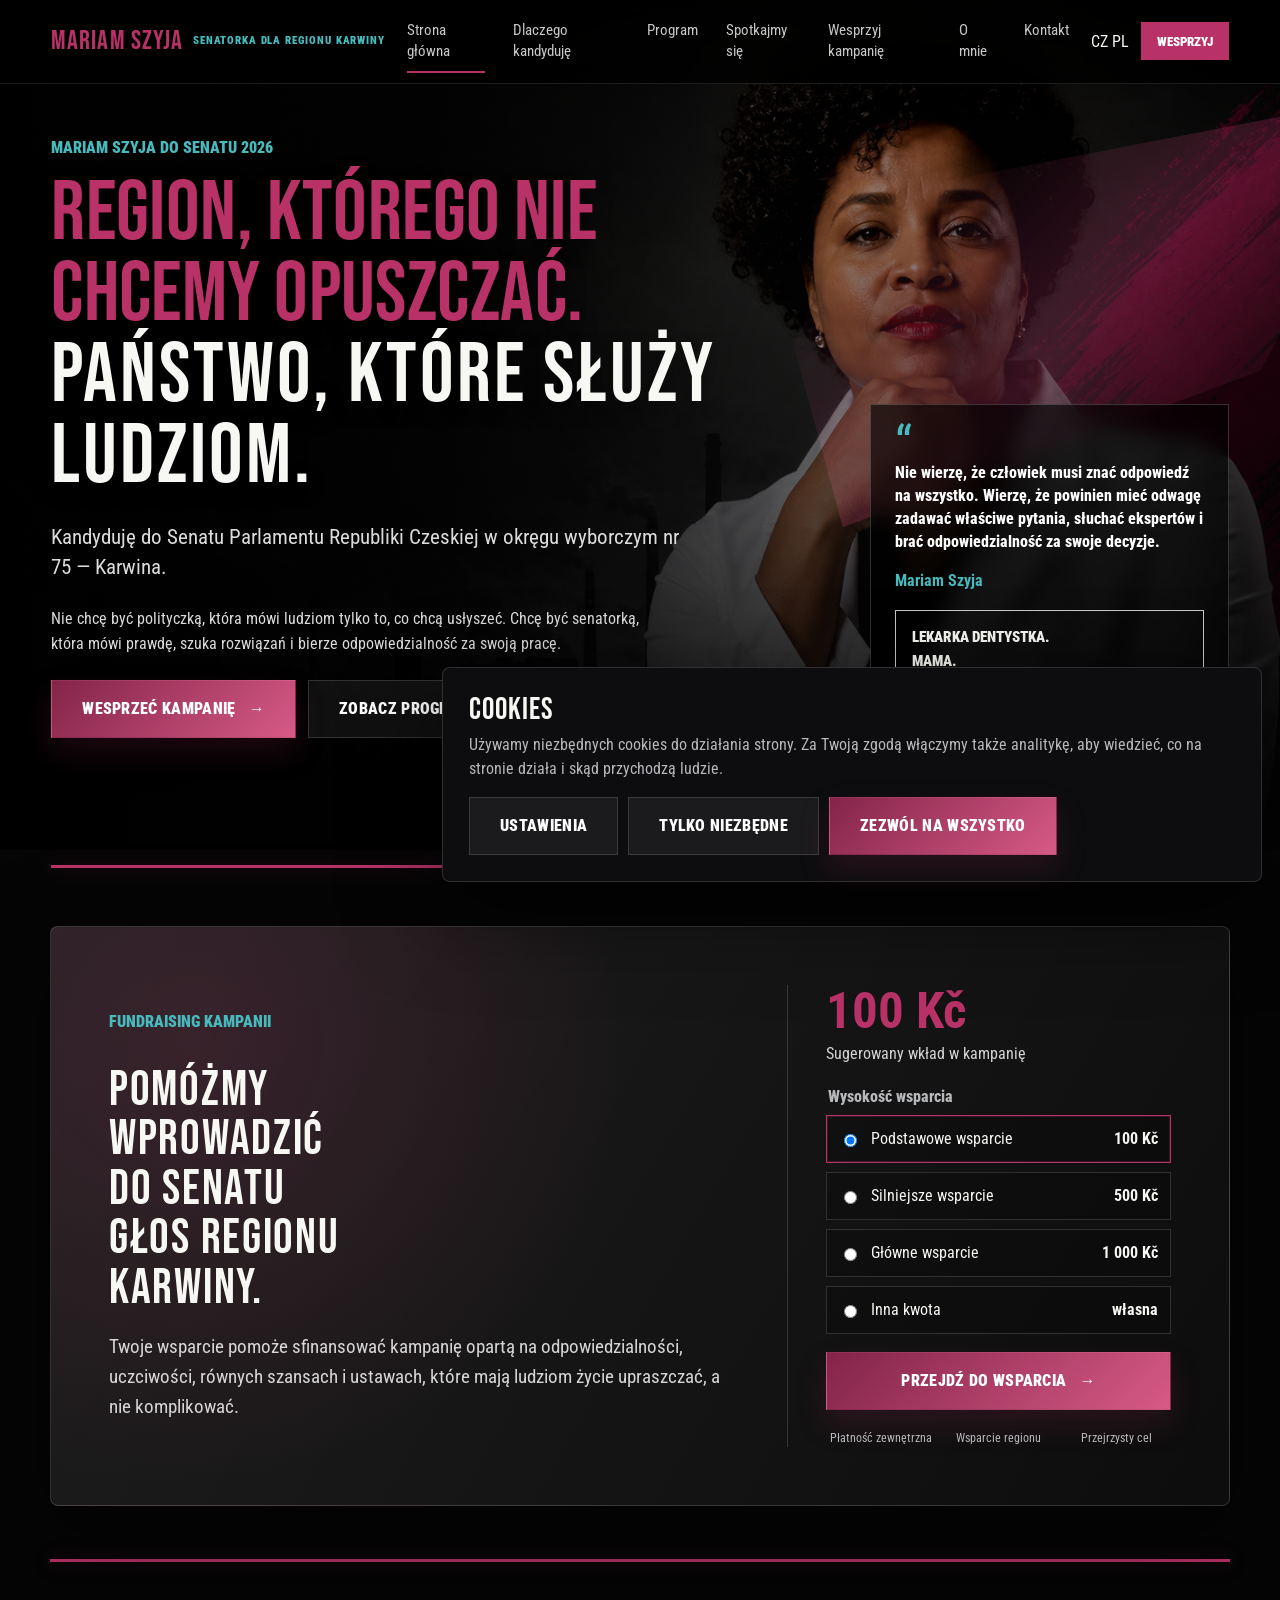
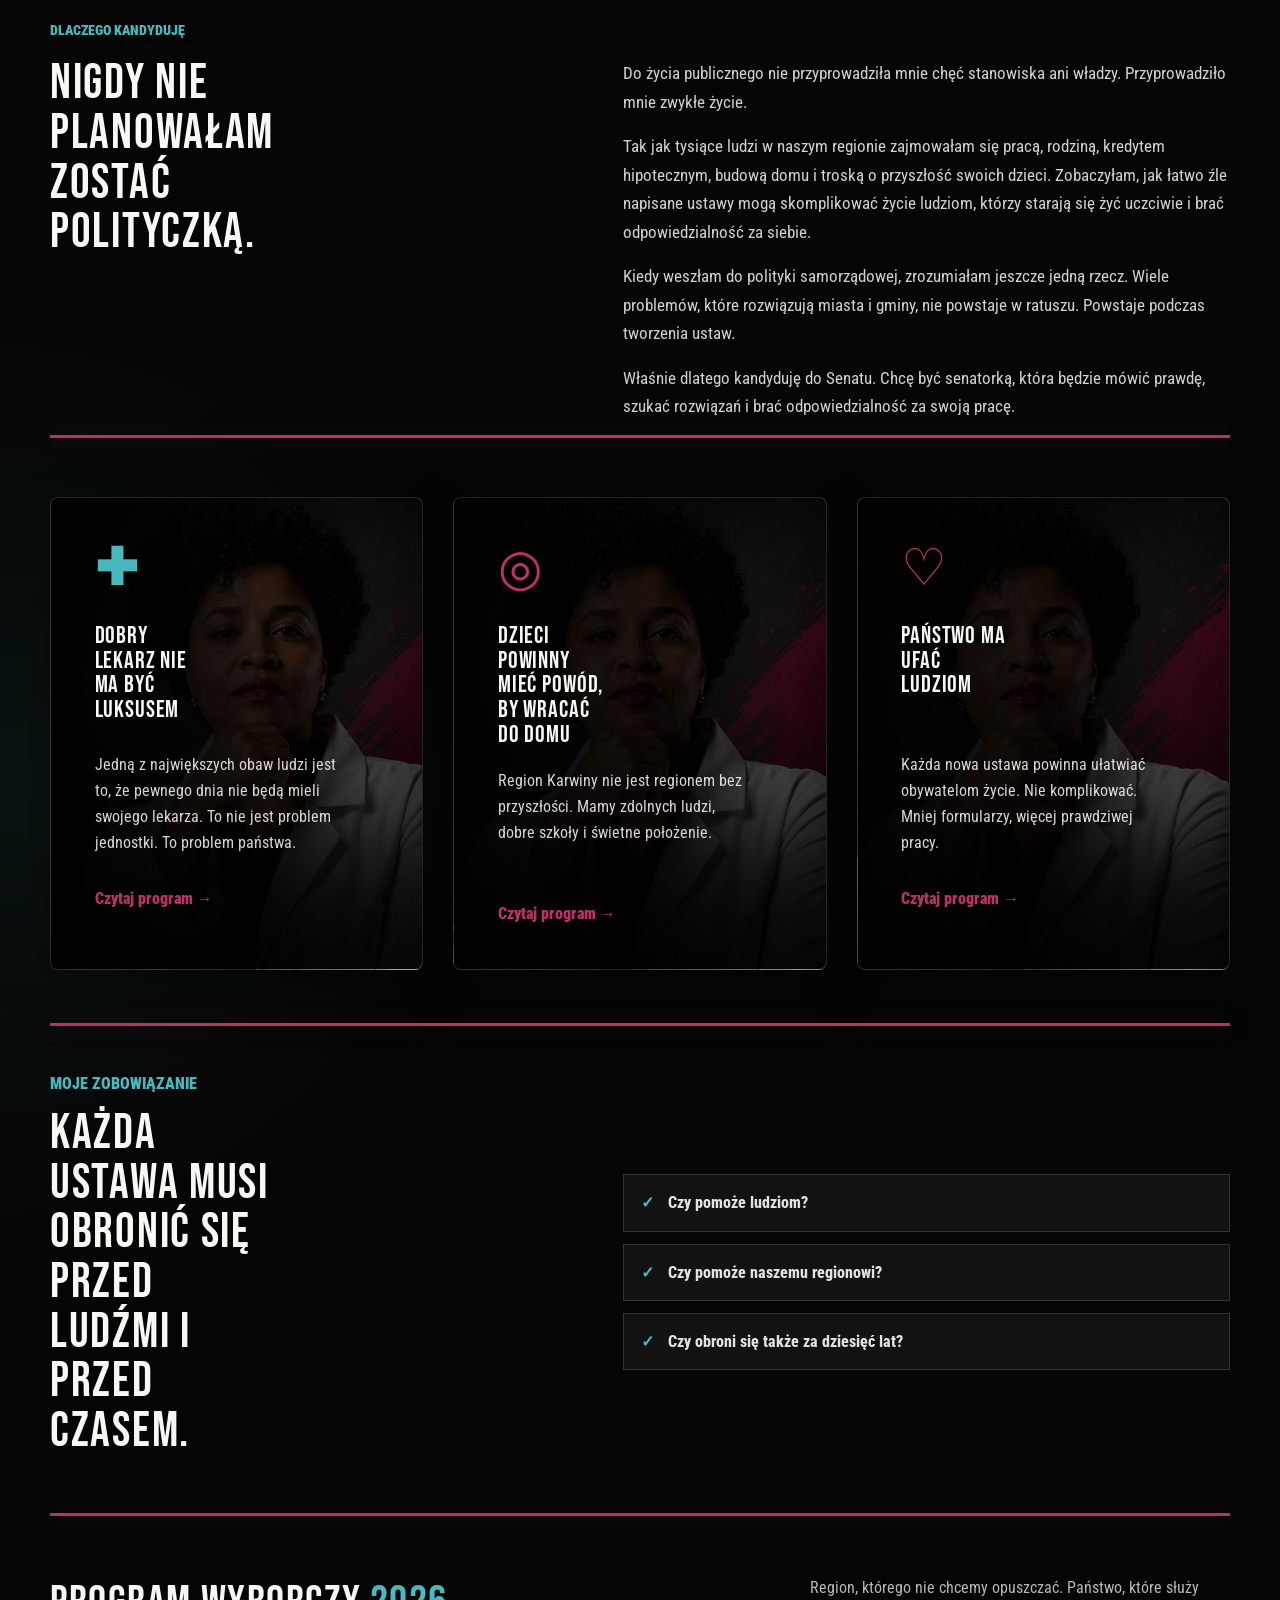
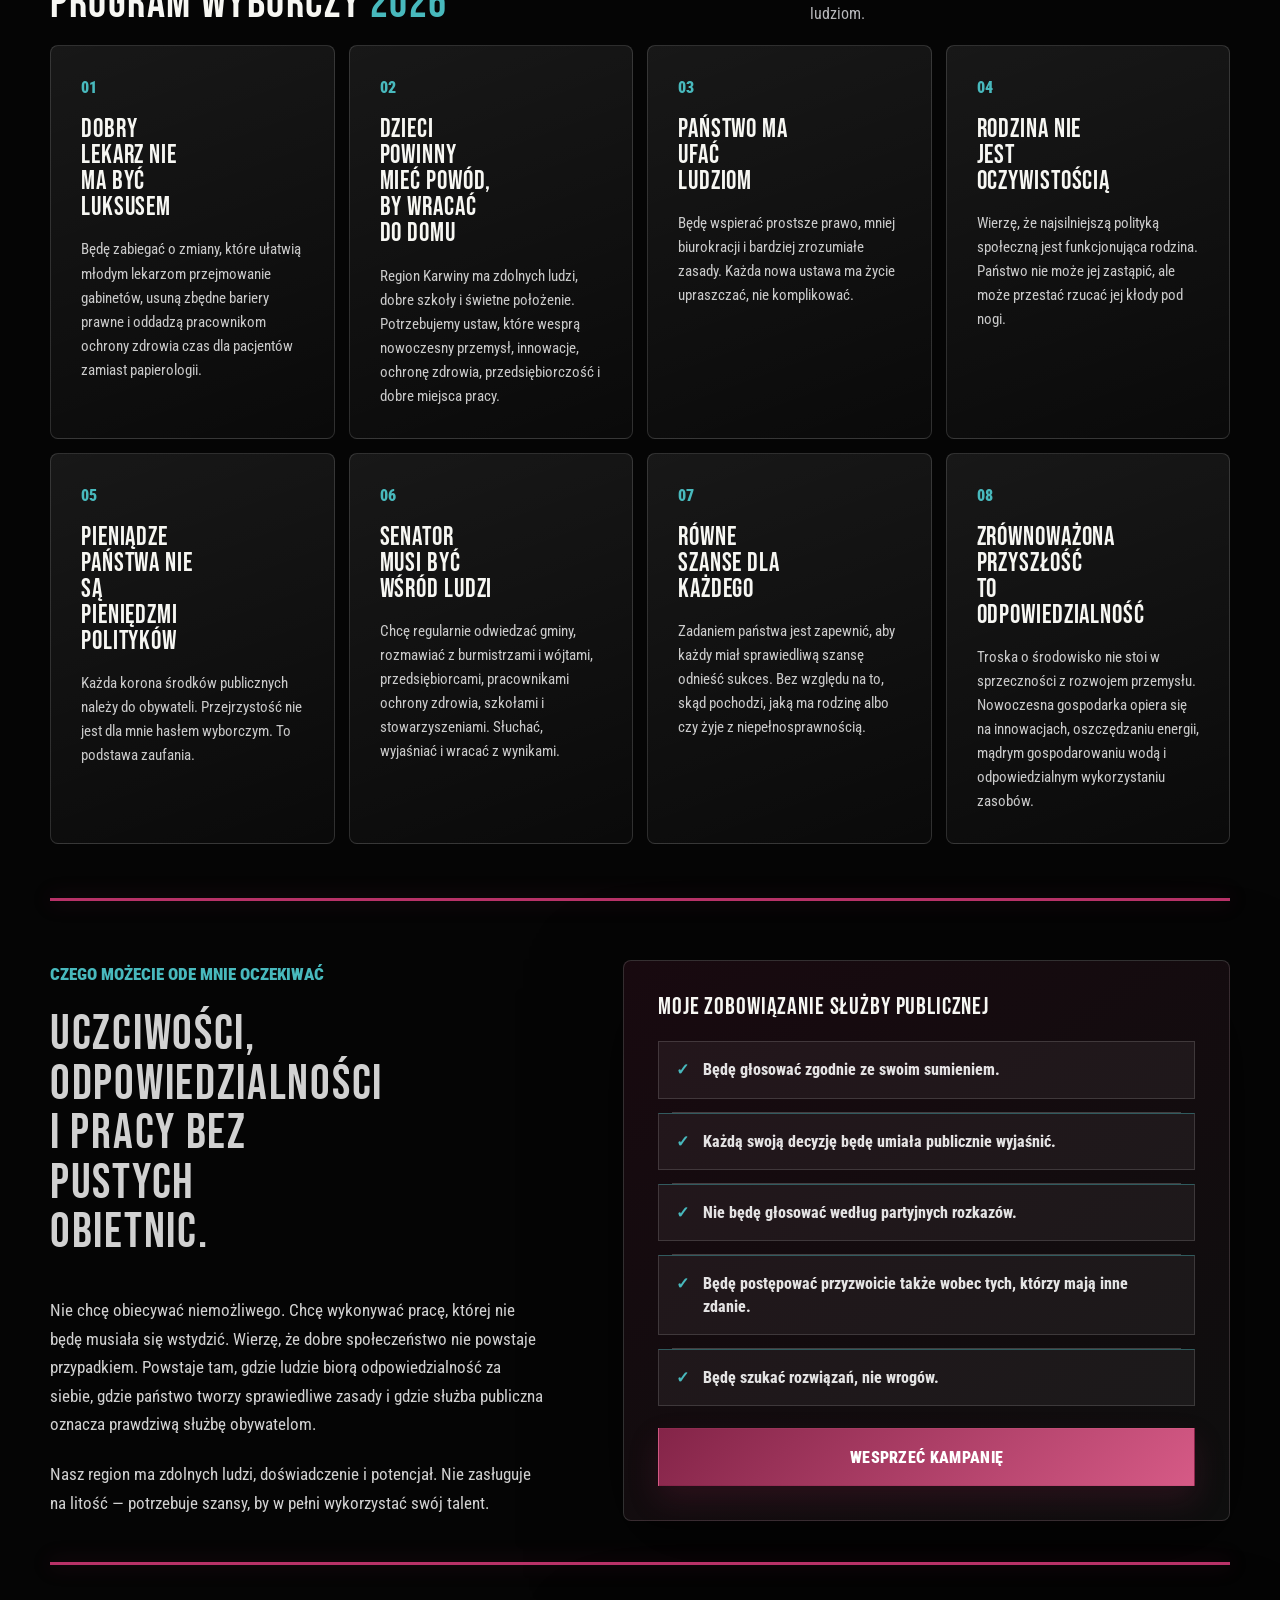
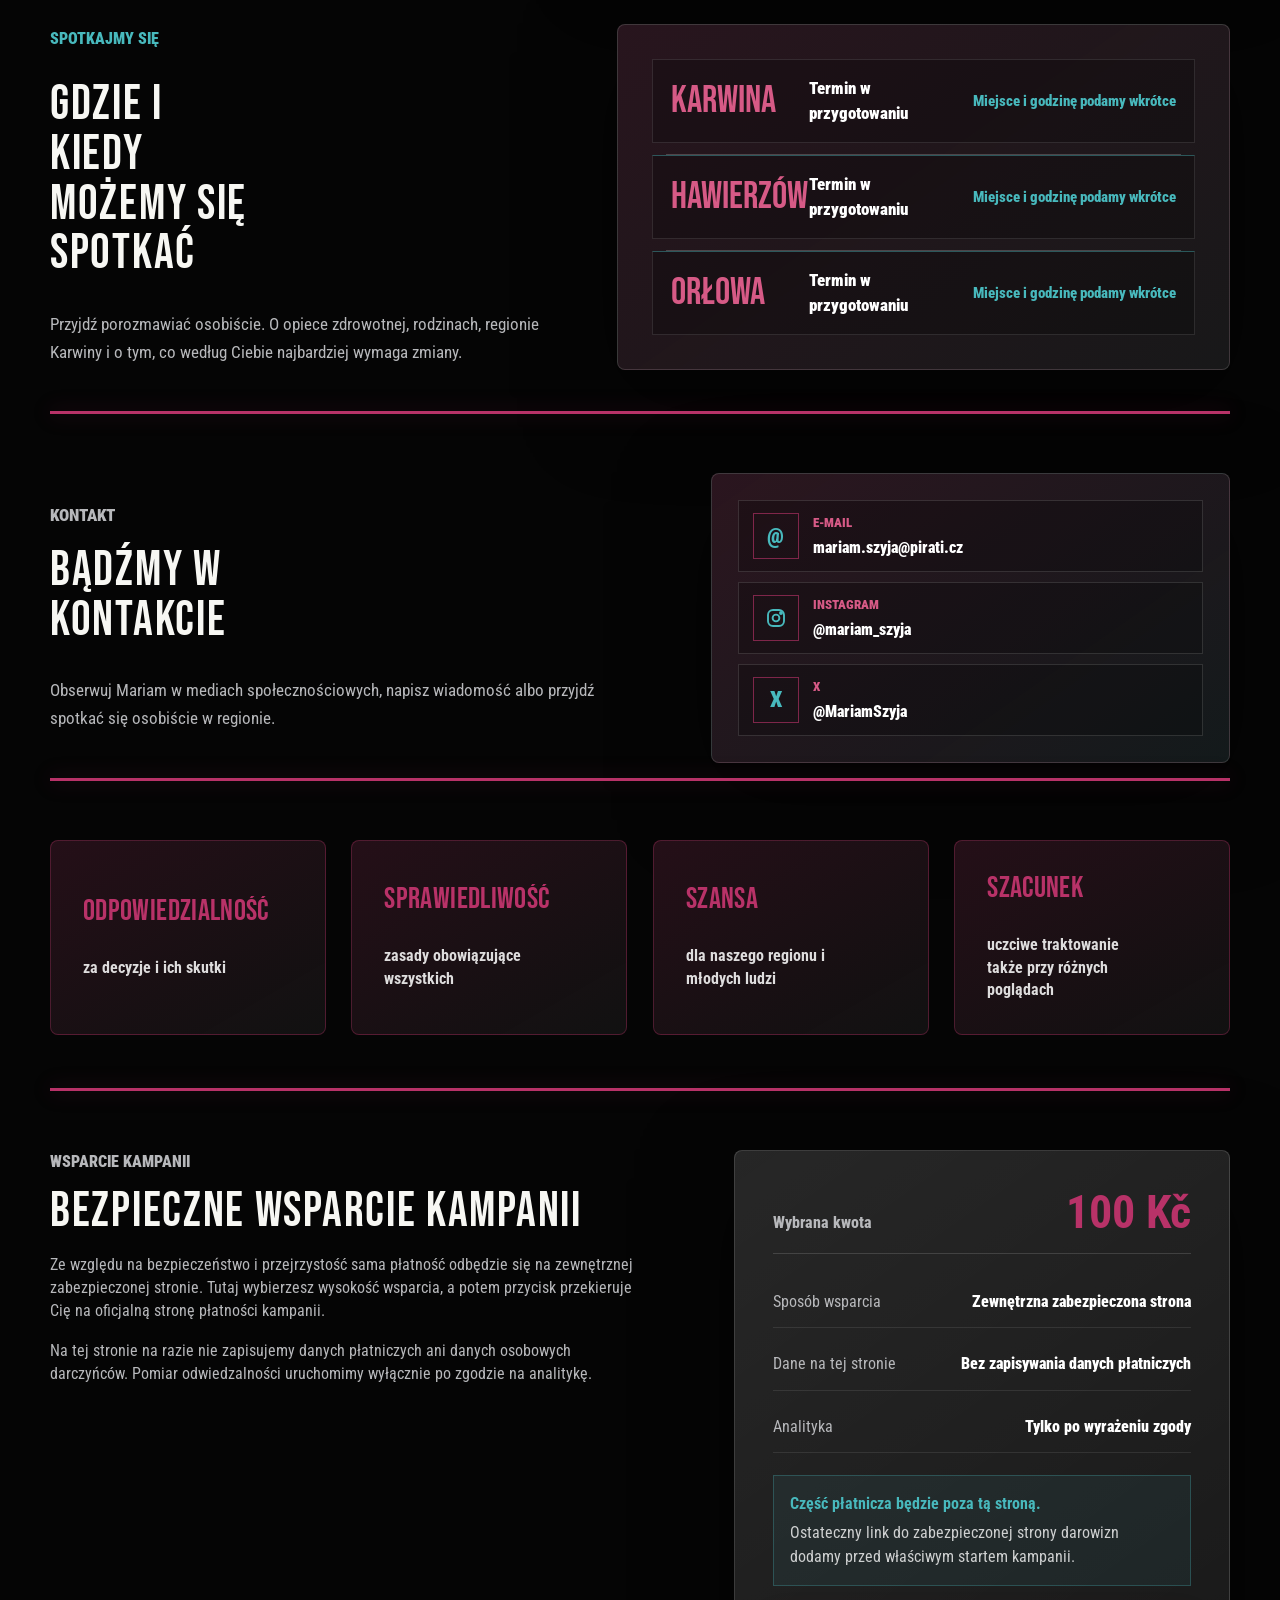
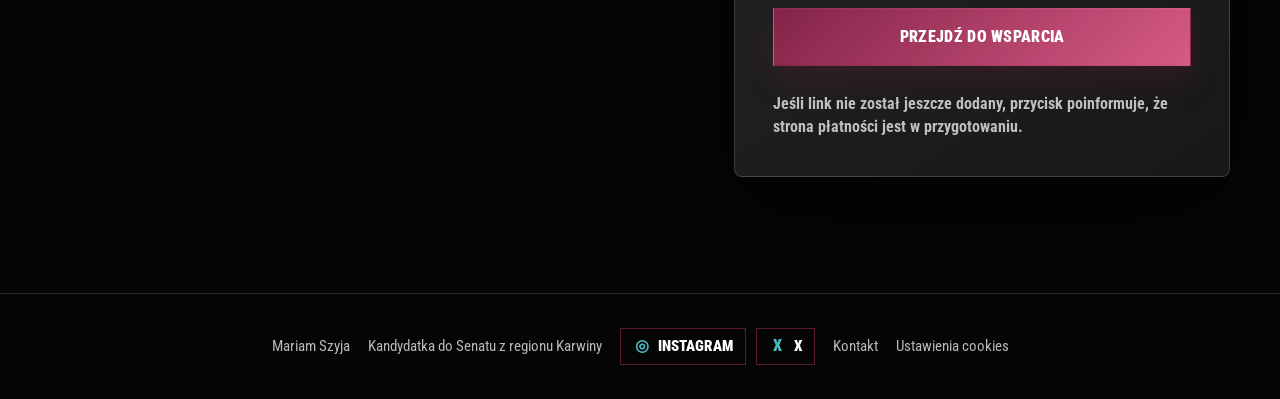
==== pl/index.html @ 1c3e168f "Create index.html" ====
<!doctype html>
<html lang="pl">
  <head>
    <meta charset="utf-8" />
    <meta name="viewport" content="width=device-width, initial-scale=1" />
    <meta
      name="description"
      content="Fundraisingowe wsparcie kampanii senackiej Mariam Szyja: odpowiedzialność, równe szanse i region, którego nie chcemy opuszczać."
    />
    <meta name="referrer" content="strict-origin-when-cross-origin" />
    <title>Mariam Szyja | Wesprzyj kampanię</title>
    <link rel="preconnect" href="https://fonts.googleapis.com" />
    <link rel="preconnect" href="https://fonts.gstatic.com" crossorigin />
    <link rel="alternate" hreflang="cs" href="https://mariamszyja.cz/" />
    <link rel="alternate" hreflang="pl" href="https://mariamszyja.cz/pl/" />
    <link
      href="https://fonts.googleapis.com/css2?family=Bebas+Neue&family=Roboto+Condensed:wght@400;500;700;900&display=swap"
      rel="stylesheet"
    />
    <link rel="stylesheet" href="../styles.css" />
  </head>
  <body>
    <header class="site-header">
      <a class="brand" href="#uvod" aria-label="Strona główna Mariam Szyja">
        <strong>Mariam Szyja</strong>
        <span>Senatorka dla regionu Karwiny</span>
      </a>
      <nav aria-label="Główna nawigacja">
        <a class="active" href="#uvod">Strona główna</a>
        <a href="#proc">Dlaczego kandyduję</a>
        <a href="#program">Program</a>
        <a href="#potkejme-se">Spotkajmy się</a>
        <a href="#podpora">Wesprzyj kampanię</a>
        <a href="#omne">O mnie</a>
        <a href="#kontakt">Kontakt</a>
      </nav>
      <div class="header-actions">
        <div class="language-switch" aria-label="Język">
          <a href="../index.html">CZ</a>
          <a class="active" href="index.html">PL</a>
        </div>
        <a class="header-cta" href="#podpora">Wesprzyj</a>
      </div>
    </header>

    <main>
      <section class="hero" id="uvod">
        <img src="../hero-person-campaign-v2.png" alt="Wizual kampanii Mariam Szyja" />
        <div class="hero-shade"></div>
        <div class="hero-copy">
          <p class="eyebrow">Mariam Szyja do Senatu 2026</p>
          <h1><span>Region, którego nie chcemy opuszczać.</span> Państwo, które służy ludziom.</h1>
          <p class="lead">
            Kandyduję do Senatu Parlamentu Republiki Czeskiej w okręgu wyborczym nr 75 — Karwina.
          </p>
          <p class="lead secondary-lead">
            Nie chcę być polityczką, która mówi ludziom tylko to, co chcą usłyszeć. Chcę być senatorką, która mówi prawdę, szuka rozwiązań i bierze odpowiedzialność za swoją pracę.
          </p>
          <div class="hero-actions">
            <a class="button primary" href="#podpora">Wesprzeć kampanię <span>→</span></a>
            <a class="button secondary" href="#program">Zobacz program</a>
          </div>
        </div>
        <aside class="quote-panel" aria-label="Cytat">
          <span class="quote-mark">“</span>
          <p>Nie wierzę, że człowiek musi znać odpowiedź na wszystko. Wierzę, że powinien mieć odwagę zadawać właściwe pytania, słuchać ekspertów i brać odpowiedzialność za swoje decyzje.</p>
          <strong>Mariam Szyja</strong>
          <div class="role-box">
            <span>Lekarka dentystka.</span>
            <span>Mama.</span>
            <span>Mieszkanka Karwiny.</span>
            <span>Kandydatka do Senatu.</span>
          </div>
        </aside>
      </section>

      <section class="fundraising-strip" id="podpora">
        <div class="fundraising-copy">
          <p class="eyebrow">Fundraising kampanii</p>
          <h2>Pomóżmy wprowadzić do Senatu głos regionu Karwiny.</h2>
          <p>
            Twoje wsparcie pomoże sfinansować kampanię opartą na odpowiedzialności, uczciwości, równych szansach i ustawach, które mają ludziom życie upraszczać, a nie komplikować.
          </p>
        </div>
        <div class="donation-panel">
          <div class="price-line">
            <strong data-active-price>100 Kč</strong>
            <span>Sugerowany wkład w kampanię</span>
          </div>
          <fieldset class="option-group">
            <legend>Wysokość wsparcia</legend>
            <label>
              <input type="radio" name="variant" value="support100" checked />
              <span>Podstawowe wsparcie</span>
              <strong>100 Kč</strong>
            </label>
            <label>
              <input type="radio" name="variant" value="support500" />
              <span>Silniejsze wsparcie</span>
              <strong>500 Kč</strong>
            </label>
            <label>
              <input type="radio" name="variant" value="support1000" />
              <span>Główne wsparcie</span>
              <strong>1 000 Kč</strong>
            </label>
            <label class="custom-option">
              <input type="radio" name="variant" value="custom" />
              <span>Inna kwota</span>
              <strong>własna</strong>
            </label>
          </fieldset>
          <label class="custom-amount is-hidden" data-custom-amount-wrap>
            Własna kwota w Kč
            <input type="number" min="1" step="1" inputmode="numeric" name="customAmount" data-custom-amount placeholder="Np. 1500" />
          </label>
          <div class="quantity is-hidden">
            <span>Liczba</span>
            <button type="button" data-qty-minus aria-label="Zmniejsz liczbę">−</button>
            <output data-qty>1</output>
            <button type="button" data-qty-plus aria-label="Zwiększ liczbę">+</button>
          </div>
          <button class="button primary wide" type="button" data-add-cart>Przejdź do wsparcia <span>→</span></button>
          <div class="micro-benefits">
            <span>Płatność zewnętrzna</span>
            <span>Wsparcie regionu</span>
            <span>Przejrzysty cel</span>
          </div>
        </div>
      </section>

      <!-- Calendar sales block is intentionally hidden until the calendar is ready. Remove is-hidden and aria-hidden to restore it. -->
      <section class="product-strip is-hidden" id="produkt" aria-hidden="true">
        <div class="calendar-cover" aria-label="Podgląd kalendarza">
          <div class="binder"></div>
          <div class="cover-art">
            <span>MARIAM</span>
            <strong>SZYJA</strong>
            <em>2027</em>
            <small>12 miesięcy odwagi</small>
          </div>
        </div>
        <div class="product-copy">
          <h2>Kalendarz Mariam Szyja 2027</h2>
          <p class="cyan">12 miesięcy odwagi</p>
          <ul>
            <li>Inspirujące fotografie z naszego regionu</li>
            <li>Mocne myśli, które łączą</li>
            <li>Wsparcie kampanii na rzecz bardziej dostępnej opieki w regionie Karwiny</li>
          </ul>
        </div>
        <div class="buy-panel">
          <div class="price-line">
            <strong data-active-price>1 000 Kč</strong>
            <span>Limitowana edycja 2027 sztuk</span>
          </div>
          <fieldset class="option-group">
            <legend>Wariant</legend>
            <label>
              <input type="radio" name="calendarVariant" value="classic" checked />
              <span>Kalendarz 2027</span>
              <strong>1 000 Kč</strong>
            </label>
            <label>
              <input type="radio" name="calendarVariant" value="gift" />
              <span>Opakowanie prezentowe</span>
              <strong>1 200 Kč</strong>
            </label>
            <label>
              <input type="radio" name="calendarVariant" value="set" />
              <span>Zestaw 3 sztuk</span>
              <strong>2 700 Kč</strong>
            </label>
          </fieldset>
          <div class="quantity">
            <span>Liczba</span>
            <button type="button" data-qty-minus aria-label="Zmniejsz liczbę">−</button>
            <output data-qty>1</output>
            <button type="button" data-qty-plus aria-label="Zwiększ liczbę">+</button>
          </div>
          <button class="button primary wide" type="button" data-add-cart>Kup teraz <span>▢</span></button>
          <div class="micro-benefits">
            <span>Szybka dostawa</span>
            <span>Płatność przelewem</span>
            <span>Odbiór osobisty</span>
          </div>
        </div>
      </section>

      <section class="story-section" id="omne">
        <div class="section-kicker">Dlaczego kandyduję</div>
        <div class="story-grid">
          <h2>Nigdy nie planowałam zostać polityczką.</h2>
          <div class="story-copy">
            <p>
              Do życia publicznego nie przyprowadziła mnie chęć stanowiska ani władzy. Przyprowadziło mnie zwykłe życie.
            </p>
            <p>
              Tak jak tysiące ludzi w naszym regionie zajmowałam się pracą, rodziną, kredytem hipotecznym, budową domu i troską o przyszłość swoich dzieci. Zobaczyłam, jak łatwo źle napisane ustawy mogą skomplikować życie ludziom, którzy starają się żyć uczciwie i brać odpowiedzialność za siebie.
            </p>
            <p>
              Kiedy weszłam do polityki samorządowej, zrozumiałam jeszcze jedną rzecz. Wiele problemów, które rozwiązują miasta i gminy, nie powstaje w ratuszu. Powstaje podczas tworzenia ustaw.
            </p>
            <p>
              Właśnie dlatego kandyduję do Senatu. Chcę być senatorką, która będzie mówić prawdę, szukać rozwiązań i brać odpowiedzialność za swoją pracę.
            </p>
          </div>
        </div>
      </section>

      <section class="reason-grid" id="proc">
        <article>
          <span class="card-icon cyan card-icon-left">✚</span>
          <h3>Dobry lekarz nie ma być luksusem</h3>
          <p>
            Jedną z największych obaw ludzi jest to, że pewnego dnia nie będą mieli swojego lekarza. To nie jest problem jednostki. To problem państwa.
          </p>
          <a href="#program">Czytaj program →</a>
        </article>
        <article id="pece">
          <span class="card-icon magenta card-icon-left">◎</span>
          <h3>Dzieci powinny mieć powód, by wracać do domu</h3>
          <p>
            Region Karwiny nie jest regionem bez przyszłości. Mamy zdolnych ludzi, dobre szkoły i świetne położenie.
          </p>
          <a href="#program">Czytaj program →</a>
        </article>
        <article id="duvera">
          <span class="card-icon magenta card-icon-left">♡</span>
          <h3>Państwo ma ufać ludziom</h3>
          <p>
            Każda nowa ustawa powinna ułatwiać obywatelom życie. Nie komplikować. Mniej formularzy, więcej prawdziwej pracy.
          </p>
          <a href="#program">Czytaj program →</a>
        </article>
      </section>

      <section class="campaign-section" id="zavazek">
        <div>
          <p class="eyebrow">Moje zobowiązanie</p>
          <h2>Każda ustawa musi obronić się przed ludźmi i przed czasem.</h2>
        </div>
        <div class="priority-list">
          <span>Czy pomoże ludziom?</span>
          <span>Czy pomoże naszemu regionowi?</span>
          <span>Czy obroni się także za dziesięć lat?</span>
        </div>
      </section>

      <section class="program-section" id="program">
        <div class="section-head program-head">
          <h2>Program wyborczy <span>2026</span></h2>
          <p>
            Region, którego nie chcemy opuszczać. Państwo, które służy ludziom.
          </p>
        </div>
        <div class="program-grid">
          <article>
            <span>01</span>
            <h3>Dobry lekarz nie ma być luksusem</h3>
            <p>
              Będę zabiegać o zmiany, które ułatwią młodym lekarzom przejmowanie gabinetów, usuną zbędne bariery prawne i oddadzą pracownikom ochrony zdrowia czas dla pacjentów zamiast papierologii.
            </p>
          </article>
          <article>
            <span>02</span>
            <h3>Dzieci powinny mieć powód, by wracać do domu</h3>
            <p>
              Region Karwiny ma zdolnych ludzi, dobre szkoły i świetne położenie. Potrzebujemy ustaw, które wesprą nowoczesny przemysł, innowacje, ochronę zdrowia, przedsiębiorczość i dobre miejsca pracy.
            </p>
          </article>
          <article>
            <span>03</span>
            <h3>Państwo ma ufać ludziom</h3>
            <p>
              Będę wspierać prostsze prawo, mniej biurokracji i bardziej zrozumiałe zasady. Każda nowa ustawa ma życie upraszczać, nie komplikować.
            </p>
          </article>
          <article>
            <span>04</span>
            <h3>Rodzina nie jest oczywistością</h3>
            <p>
              Wierzę, że najsilniejszą polityką społeczną jest funkcjonująca rodzina. Państwo nie może jej zastąpić, ale może przestać rzucać jej kłody pod nogi.
            </p>
          </article>
          <article>
            <span>05</span>
            <h3>Pieniądze państwa nie są pieniędzmi polityków</h3>
            <p>
              Każda korona środków publicznych należy do obywateli. Przejrzystość nie jest dla mnie hasłem wyborczym. To podstawa zaufania.
            </p>
          </article>
          <article>
            <span>06</span>
            <h3>Senator musi być wśród ludzi</h3>
            <p>
              Chcę regularnie odwiedzać gminy, rozmawiać z burmistrzami i wójtami, przedsiębiorcami, pracownikami ochrony zdrowia, szkołami i stowarzyszeniami. Słuchać, wyjaśniać i wracać z wynikami.
            </p>
          </article>
          <article>
            <span>07</span>
            <h3>Równe szanse dla każdego</h3>
            <p>
              Zadaniem państwa jest zapewnić, aby każdy miał sprawiedliwą szansę odnieść sukces. Bez względu na to, skąd pochodzi, jaką ma rodzinę albo czy żyje z niepełnosprawnością.
            </p>
          </article>
          <article>
            <span>08</span>
            <h3>Zrównoważona przyszłość to odpowiedzialność</h3>
            <p>
              Troska o środowisko nie stoi w sprzeczności z rozwojem przemysłu. Nowoczesna gospodarka opiera się na innowacjach, oszczędzaniu energii, mądrym gospodarowaniu wodą i odpowiedzialnym wykorzystaniu zasobów.
            </p>
          </article>
        </div>
      </section>

      <section class="support-section">
        <div class="support-copy">
          <p class="eyebrow">Czego możecie ode mnie oczekiwać</p>
          <h2>Uczciwości, odpowiedzialności i pracy bez pustych obietnic.</h2>
          <p>
            Nie chcę obiecywać niemożliwego. Chcę wykonywać pracę, której nie będę musiała się wstydzić. Wierzę, że dobre społeczeństwo nie powstaje przypadkiem. Powstaje tam, gdzie ludzie biorą odpowiedzialność za siebie, gdzie państwo tworzy sprawiedliwe zasady i gdzie służba publiczna oznacza prawdziwą służbę obywatelom.
          </p>
          <p>
            Nasz region ma zdolnych ludzi, doświadczenie i potencjał. Nie zasługuje na litość — potrzebuje szansy, by w pełni wykorzystać swój talent.
          </p>
        </div>
        <div class="support-list">
          <h3>Moje zobowiązanie służby publicznej</h3>
          <ul>
            <li>Będę głosować zgodnie ze swoim sumieniem.</li>
            <li>Każdą swoją decyzję będę umiała publicznie wyjaśnić.</li>
            <li>Nie będę głosować według partyjnych rozkazów.</li>
            <li>Będę postępować przyzwoicie także wobec tych, którzy mają inne zdanie.</li>
            <li>Będę szukać rozwiązań, nie wrogów.</li>
          </ul>
          <a class="button primary wide" href="#podpora">Wesprzeć kampanię</a>
        </div>
      </section>

      <section class="meet-section" id="potkejme-se">
        <div class="meet-copy">
          <p class="eyebrow">Spotkajmy się</p>
          <h2>Gdzie i kiedy możemy się spotkać</h2>
          <p>
            Przyjdź porozmawiać osobiście. O opiece zdrowotnej, rodzinach, regionie Karwiny i o tym, co według Ciebie najbardziej wymaga zmiany.
          </p>
        </div>
        <div class="meet-card">
          <article>
            <span>Karwina</span>
            <strong>Termin w przygotowaniu</strong>
            <small>Miejsce i godzinę podamy wkrótce</small>
          </article>
          <article>
            <span>Hawierzów</span>
            <strong>Termin w przygotowaniu</strong>
            <small>Miejsce i godzinę podamy wkrótce</small>
          </article>
          <article>
            <span>Orłowa</span>
            <strong>Termin w przygotowaniu</strong>
            <small>Miejsce i godzinę podamy wkrótce</small>
          </article>
        </div>
      </section>

      <section class="contact-section" id="kontakt">
        <div class="contact-copy">
          <p class="eyebrow">Kontakt</p>
          <h2>Bądźmy w kontakcie</h2>
          <p>
            Obserwuj Mariam w mediach społecznościowych, napisz wiadomość albo przyjdź spotkać się osobiście w regionie.
          </p>
        </div>
        <div class="contact-card">
          <a class="contact-link" href="mailto:mariam.szyja@pirati.cz">
            <span class="contact-icon" aria-hidden="true">@</span>
            <span>
              <small>E-mail</small>
              <strong>mariam.szyja@pirati.cz</strong>
            </span>
          </a>
          <a class="contact-link" href="https://www.instagram.com/mariam_szyja/" target="_blank" rel="noopener noreferrer">
            <span class="contact-icon" aria-hidden="true">
              <svg viewBox="0 0 24 24" role="img" focusable="false">
                <rect x="4" y="4" width="16" height="16" rx="5"></rect>
                <circle cx="12" cy="12" r="3.4"></circle>
                <circle cx="17" cy="7" r="1"></circle>
              </svg>
            </span>
            <span>
              <small>Instagram</small>
              <strong>@mariam_szyja</strong>
            </span>
          </a>
          <a class="contact-link" href="https://x.com/MariamSzyja" target="_blank" rel="noopener noreferrer">
            <span class="contact-icon" aria-hidden="true">
              X
            </span>
            <span>
              <small>X</small>
              <strong>@MariamSzyja</strong>
            </span>
          </a>
        </div>
      </section>

      <!-- Calendar previews are intentionally hidden until final calendar pages exist. -->
      <section class="preview is-hidden" id="nahled" aria-hidden="true">
        <div class="section-head">
          <h2>Podgląd kalendarza <span>2027</span></h2>
          <a href="#produkt">Zobacz więcej podglądów →</a>
        </div>
        <div class="month-row" aria-label="Podglądy miesięcy">
          <article><span>Styczeń</span><strong>01</strong></article>
          <article><span>Luty</span><strong>02</strong></article>
          <article><span>Marzec</span><strong>03</strong></article>
          <article><span>Kwiecień</span><strong>04</strong></article>
          <article><span>Maj</span><strong>05</strong></article>
          <article><span>Czerwiec</span><strong>06</strong></article>
        </div>
      </section>

      <section class="stats">
        <div><strong>Odpowiedzialność</strong><span>za decyzje i ich skutki</span></div>
        <div><strong>Sprawiedliwość</strong><span>zasady obowiązujące wszystkich</span></div>
        <div><strong>Szansa</strong><span>dla naszego regionu i młodych ludzi</span></div>
        <div><strong>Szacunek</strong><span>uczciwe traktowanie także przy różnych poglądach</span></div>
      </section>

      <section class="checkout transfer-section" id="objednavka">
        <div class="section-copy">
          <p class="eyebrow">Wsparcie kampanii</p>
          <h2>Bezpieczne wsparcie kampanii</h2>
          <p>
            Ze względu na bezpieczeństwo i przejrzystość sama płatność odbędzie się na zewnętrznej zabezpieczonej stronie. Tutaj wybierzesz wysokość wsparcia, a potem przycisk przekieruje Cię na oficjalną stronę płatności kampanii.
          </p>
          <p>
            Na tej stronie na razie nie zapisujemy danych płatniczych ani danych osobowych darczyńców. Pomiar odwiedzalności uruchomimy wyłącznie po zgodzie na analitykę.
          </p>
        </div>
        <div class="transfer-card">
          <div class="transfer-card-head">
            <span>Wybrana kwota</span>
            <strong data-order-total data-transfer-amount>100 Kč</strong>
          </div>
          <dl class="transfer-details">
            <div>
              <dt>Sposób wsparcia</dt>
              <dd>Zewnętrzna zabezpieczona strona</dd>
            </div>
            <div>
              <dt>Dane na tej stronie</dt>
              <dd>Bez zapisywania danych płatniczych</dd>
            </div>
            <div>
              <dt>Analityka</dt>
              <dd>Tylko po wyrażeniu zgody</dd>
            </div>
          </dl>
          <div class="transfer-note">
            <strong>Część płatnicza będzie poza tą stroną.</strong>
            <span>Ostateczny link do zabezpieczonej strony darowizn dodamy przed właściwym startem kampanii.</span>
          </div>
          <button class="button primary wide" type="button" data-add-cart>Przejdź do wsparcia</button>
          <p class="transfer-ready">Jeśli link nie został jeszcze dodany, przycisk poinformuje, że strona płatności jest w przygotowaniu.</p>
        </div>
      </section>
    </main>

    <div class="cookie-banner" data-cookie-banner role="dialog" aria-label="Ustawienia cookies">
      <div class="cookie-summary">
        <h2>Cookies</h2>
        <p>
          Używamy niezbędnych cookies do działania strony. Za Twoją zgodą włączymy także analitykę, aby wiedzieć, co na stronie działa i skąd przychodzą ludzie.
        </p>
      </div>
      <div class="cookie-actions">
        <button class="button secondary" type="button" data-cookie-settings>Ustawienia</button>
        <button class="button secondary" type="button" data-cookie-essential>Tylko niezbędne</button>
        <button class="button primary" type="button" data-cookie-all>Zezwól na wszystko</button>
      </div>
      <div class="cookie-settings is-hidden" data-cookie-settings-panel>
        <label>
          <span>
            <strong>Niezbędne cookies</strong>
            <small>Konieczne do prawidłowego działania strony.</small>
          </span>
          <input type="checkbox" checked disabled />
        </label>
        <label>
          <span>
            <strong>Analityczne cookies</strong>
            <small>Pomagają mierzyć odwiedzalność i ulepszać treść strony.</small>
          </span>
          <input type="checkbox" data-cookie-category="analytics" />
        </label>
        <label>
          <span>
            <strong>Marketingowe cookies</strong>
            <small>Pomagają oceniać kampanie i linki do wsparcia.</small>
          </span>
          <input type="checkbox" data-cookie-category="marketing" />
        </label>
        <div class="cookie-settings-actions">
          <button class="button secondary" type="button" data-cookie-essential>Odrzuć opcjonalne</button>
          <button class="button primary" type="button" data-cookie-save>Zapisz ustawienia</button>
        </div>
      </div>
    </div>
    <footer>
      <a href="#uvod">Mariam Szyja</a>
      <span>Kandydatka do Senatu z regionu Karwiny</span>
      <div class="footer-social" aria-label="Media społecznościowe">
        <a href="https://www.instagram.com/mariam_szyja/" target="_blank" rel="noopener noreferrer"><span aria-hidden="true">◎</span> Instagram</a>
        <a href="https://x.com/MariamSzyja" target="_blank" rel="noopener noreferrer"><span aria-hidden="true">X</span> X</a>
      </div>
      <a href="#kontakt">Kontakt</a>
      <button class="footer-link" type="button" data-cookie-reset>Ustawienia cookies</button>
    </footer>

    <script src="../script.js"></script>
  </body>
</html>
---- styles.css ----
﻿:root {
  --black: #050505;
  --panel: #111213;
  --panel-soft: #171819;
  --ink: #f7f7f3;
  --muted: #b7b8bb;
  --line: rgba(255, 255, 255, 0.14);
  --magenta: #b83268;
  --magenta-dark: #842448;
  --magenta-soft: #d65a86;
  --cyan: #48b9bd;
  --white: #ffffff;
  --shadow: 0 28px 90px rgba(0, 0, 0, 0.55);
  --divider-gap: clamp(42px, 5vw, 62px);
  --font-ui: "Roboto Condensed", "Segoe UI", Arial, sans-serif;
  --font-display: "Bebas Neue", "Arial Narrow", "Roboto Condensed", Arial, sans-serif;
}

* {
  box-sizing: border-box;
}

html {
  scroll-behavior: smooth;
}

body {
  margin: 0;
  color: var(--ink);
  background:
    radial-gradient(circle at 70% 0%, rgba(184, 50, 104, 0.12), transparent 34rem),
    radial-gradient(circle at 0% 35%, rgba(72, 185, 189, 0.08), transparent 28rem),
    var(--black);
  font-family: var(--font-ui);
  line-height: 1.45;
}

a {
  color: inherit;
  text-decoration: none;
}

button,
input,
select {
  font: inherit;
}

.site-header {
  position: fixed;
  top: 0;
  left: 0;
  right: 0;
  z-index: 30;
  display: grid;
  grid-template-columns: auto 1fr auto;
  align-items: center;
  gap: 22px;
  min-height: 70px;
  padding: 10px clamp(18px, 4vw, 56px);
  border-bottom: 1px solid rgba(255, 255, 255, 0.11);
  background: rgba(0, 0, 0, 0.78);
  backdrop-filter: blur(16px);
}

.brand {
  display: inline-flex;
  align-items: center;
  gap: 10px;
  line-height: 1;
  text-transform: uppercase;
  white-space: nowrap;
}

.brand strong {
  color: var(--magenta);
  font-family: var(--font-display);
  font-size: clamp(1.25rem, 2.1vw, 1.85rem);
  font-weight: 400;
  letter-spacing: 0.04em;
}

.brand span {
  color: var(--cyan);
  max-width: none;
  font-family: var(--font-ui);
  font-size: 0.66rem;
  font-weight: 900;
  letter-spacing: 0.08em;
  line-height: 1;
}

nav {
  display: flex;
  justify-content: center;
  gap: clamp(16px, 2.15vw, 38px);
  color: rgba(255, 255, 255, 0.78);
  font-family: var(--font-ui);
  font-size: 0.92rem;
}

nav a {
  position: relative;
  padding: 10px 0;
}

nav a.active::after,
nav a:hover::after {
  content: "";
  position: absolute;
  left: 0;
  right: 0;
  bottom: 0;
  height: 2px;
  background: var(--magenta);
}

.header-actions {
  display: flex;
  align-items: center;
  gap: 12px;
}

.header-cta {
  display: inline-flex;
  align-items: center;
  justify-content: center;
  min-height: 38px;
  padding: 0 16px;
  background: var(--magenta);
  color: var(--white);
  font-family: var(--font-ui);
  font-size: 0.82rem;
  font-weight: 900;
  text-transform: uppercase;
}

.icon-button,
.cart-button,
.close,
.quantity button {
  border: 1px solid transparent;
  color: var(--white);
  background: transparent;
  cursor: pointer;
}

.icon-button {
  width: 42px;
  height: 42px;
  font-size: 2rem;
}

.cart-button {
  position: relative;
  display: grid;
  place-items: center;
  width: 42px;
  height: 42px;
  font-size: 1.45rem;
}

.cart-button strong {
  position: absolute;
  top: 0;
  right: -2px;
  display: grid;
  place-items: center;
  min-width: 18px;
  height: 18px;
  padding: 0 4px;
  border-radius: 99px;
  background: var(--magenta);
  font-family: var(--font-ui);
  font-size: 0.68rem;
}

.hero {
  position: relative;
  min-height: 850px;
  padding: 112px clamp(22px, 4vw, 56px) clamp(54px, 7vw, 92px);
  overflow: hidden;
  isolation: isolate;
}

.hero > img {
  position: absolute;
  inset: 0;
  z-index: -3;
  width: 100%;
  height: 100%;
  object-fit: cover;
  object-position: 56% top;
  filter: saturate(1.08) contrast(1.1) brightness(0.94);
}

.hero-shade {
  position: absolute;
  inset: 0;
  z-index: -2;
  background:
    linear-gradient(90deg, rgba(0, 0, 0, 0.96) 0%, rgba(0, 0, 0, 0.76) 34%, rgba(0, 0, 0, 0.05) 63%, rgba(0, 0, 0, 0.44) 100%),
    linear-gradient(180deg, rgba(0, 0, 0, 0.08), #050505 100%);
}

.hero::after {
  content: "";
  position: absolute;
  top: 92px;
  right: -10vw;
  z-index: -1;
  width: 48vw;
  height: 34vw;
  min-width: 430px;
  min-height: 310px;
  background: linear-gradient(135deg, transparent 20%, rgba(184, 50, 104, 0.68), transparent 80%);
  clip-path: polygon(12% 24%, 100% 0, 76% 64%, 8% 100%, 0 58%);
  opacity: 0.42;
  mix-blend-mode: screen;
}

.hero-copy {
  width: min(720px, 100%);
  padding-top: 24px;
}

.eyebrow {
  margin: 0 0 14px;
  color: var(--cyan);
  font-family: var(--font-ui);
  font-weight: 900;
  letter-spacing: 0;
  text-transform: uppercase;
}

h1,
h2,
h3,
p {
  margin-top: 0;
}

h1,
h2,
h3 {
  font-family: var(--font-display);
  font-weight: 400;
  text-transform: uppercase;
  line-height: 1.02;
  letter-spacing: 0.035em;
}

h1 {
  max-width: 700px;
  margin-bottom: 24px;
  font-size: clamp(3.25rem, 6.6vw, 7.35rem);
  line-height: 0.96;
  text-shadow: 0 8px 20px rgba(0, 0, 0, 0.44);
}

h1 span {
  display: block;
  color: var(--magenta);
  letter-spacing: 0.005em;
}

h2 {
  margin-bottom: 16px;
  font-size: clamp(2rem, 3.8vw, 4.25rem);
}

h3 {
  margin-bottom: 14px;
  font-size: clamp(1.45rem, 1.9vw, 2rem);
}

.lead {
  max-width: 650px;
  margin-bottom: 24px;
  color: rgba(255, 255, 255, 0.86);
  font-family: var(--font-ui);
  font-size: clamp(1.1rem, 1.65vw, 1.45rem);
  line-height: 1.42;
}

.secondary-lead {
  max-width: 610px;
  font-size: clamp(0.98rem, 1.25vw, 1.12rem);
  line-height: 1.58;
}

.hero-actions {
  display: flex;
  flex-wrap: wrap;
  gap: 12px;
}

.lead strong {
  color: var(--cyan);
}

.button {
  display: inline-flex;
  align-items: center;
  justify-content: center;
  gap: 13px;
  min-height: 58px;
  padding: 0 30px;
  border: 1px solid transparent;
  cursor: pointer;
  font-family: var(--font-ui);
  font-weight: 900;
  letter-spacing: 0.02em;
  text-align: center;
  text-transform: uppercase;
}

.button.primary {
  color: var(--white);
  background: linear-gradient(135deg, var(--magenta-dark), var(--magenta-soft));
  box-shadow: 0 14px 30px rgba(132, 36, 72, 0.22);
}

.button.primary:hover {
  background: linear-gradient(135deg, var(--magenta-dark), var(--magenta));
}

.button.secondary {
  color: var(--white);
  border-color: var(--line);
  background: rgba(255, 255, 255, 0.06);
}

.wide {
  width: 100%;
}

.quote-panel {
  position: absolute;
  top: auto;
  right: clamp(22px, 4vw, 56px);
  bottom: clamp(54px, 7vw, 92px);
  left: auto;
  width: min(360px, 28vw);
  padding: 22px 24px;
  background: rgba(0, 0, 0, 0.62);
  border: 1px solid rgba(255, 255, 255, 0.18);
  backdrop-filter: blur(10px);
}

.quote-mark {
  display: block;
  color: var(--cyan);
  font-size: 3.2rem;
  line-height: 0.7;
}

.quote-panel p,
.quote-panel strong {
  font-family: var(--font-ui);
}

.quote-panel p {
  color: var(--white);
  font-size: 0.98rem;
  font-weight: 800;
}

.quote-panel strong {
  color: var(--cyan);
}

.role-box {
  display: grid;
  gap: 2px;
  margin-top: 18px;
  padding: 16px;
  border: 1px solid rgba(255, 255, 255, 0.78);
  font-family: var(--font-ui);
  font-size: 0.94rem;
  font-weight: 900;
  text-transform: uppercase;
}

.role-box span:last-child {
  color: var(--cyan);
}

.product-strip,
.fundraising-strip,
.reason-grid,
.preview,
.stats,
.checkout,
.story-section,
.campaign-section,
.support-section,
.meet-section,
.contact-section,
.program-section {
  width: min(1180px, calc(100% - 78px));
  margin-inline: auto;
}

.is-hidden {
  display: none !important;
}

.story-section,
.campaign-section,
.support-section,
.meet-section,
.contact-section,
.program-section,
.preview,
.stats,
.checkout {
  scroll-margin-top: 92px;
}

.product-strip {
  position: relative;
  z-index: 2;
  display: grid;
  grid-template-columns: minmax(280px, 0.95fr) minmax(300px, 0.95fr) minmax(280px, 0.72fr);
  gap: clamp(28px, 4.2vw, 62px);
  align-items: stretch;
  margin-top: clamp(40px, 6vw, 76px);
  padding: clamp(28px, 4vw, 48px);
  border: 1px solid var(--line);
  border-radius: 8px;
  background: linear-gradient(145deg, rgba(255, 255, 255, 0.1), rgba(255, 255, 255, 0.03));
  box-shadow: var(--shadow);
  backdrop-filter: blur(10px);
}

.fundraising-strip {
  position: relative;
  z-index: 2;
  display: grid;
  grid-template-columns: minmax(0, 1.15fr) minmax(320px, 0.72fr);
  gap: clamp(30px, 5vw, 78px);
  align-items: center;
  margin-top: clamp(40px, 6vw, 76px);
  padding: clamp(30px, 5vw, 58px);
  border: 1px solid var(--line);
  border-radius: 8px;
  background:
    linear-gradient(120deg, rgba(255, 255, 255, 0.1), rgba(255, 255, 255, 0.035)),
    radial-gradient(circle at 12% 20%, rgba(184, 50, 104, 0.18), transparent 28rem);
  box-shadow: var(--shadow);
}

.fundraising-strip::before,
.story-section::before,
.reason-grid::before,
.campaign-section::before,
.program-section::before,
.support-section::before,
.meet-section::before,
.contact-section::before,
.stats::before,
.checkout::before {
  content: "";
  position: absolute;
  left: 0;
  right: 0;
  top: 0;
  height: 3px;
  background: var(--magenta);
  box-shadow: 0 0 20px rgba(184, 50, 104, 0.34);
  pointer-events: none;
}

.fundraising-strip::before,
.reason-grid::before,
.stats::before {
  top: calc(-1 * var(--divider-gap));
}

.story-section::before,
.campaign-section::before,
.support-section::before {
  top: calc(clamp(72px, 9vw, 118px) - var(--divider-gap));
}

.meet-section::before {
  top: calc(clamp(64px, 8vw, 104px) - var(--divider-gap));
}

.contact-section::before {
  top: calc(clamp(64px, 8vw, 104px) - var(--divider-gap));
}

.program-section::before {
  top: calc(clamp(62px, 8vw, 104px) - var(--divider-gap));
}

.checkout::before {
  top: calc(clamp(76px, 9vw, 118px) - var(--divider-gap));
}

.fundraising-copy {
  display: grid;
  gap: 18px;
}

.fundraising-copy h2 {
  max-width: 13ch;
  margin: 0;
}

.fundraising-copy p:not(.eyebrow) {
  max-width: 680px;
  margin: 0;
  color: rgba(255, 255, 255, 0.82);
  font-family: var(--font-ui);
  font-size: clamp(1.05rem, 1.45vw, 1.28rem);
  line-height: 1.62;
}

.donation-panel {
  display: grid;
  align-content: center;
  padding-left: clamp(24px, 3vw, 44px);
  border-left: 1px solid var(--line);
}

.calendar-cover {
  position: relative;
  min-height: clamp(300px, 30vw, 390px);
  perspective: 900px;
}

.binder {
  position: absolute;
  top: 12px;
  left: 12%;
  right: 18%;
  height: 15px;
  border-radius: 99px;
  background: repeating-linear-gradient(90deg, #c7c7c7 0 5px, transparent 5px 15px);
  opacity: 0.8;
}

.cover-art {
  position: absolute;
  inset: 38px 8% 10px 0;
  display: grid;
  align-content: center;
  padding: 28px;
  transform: rotateX(4deg) rotateY(-13deg);
  border: 1px solid rgba(255, 255, 255, 0.22);
  border-radius: 4px;
  background:
    linear-gradient(140deg, transparent, rgba(184, 50, 104, 0.66) 58%, transparent 70%),
    url("hero-person-campaign-v2.png") center / cover,
    #121212;
  box-shadow: 18px 24px 45px rgba(0, 0, 0, 0.62);
}

.cover-art span,
.cover-art small {
  font-family: var(--font-ui);
  font-weight: 900;
  text-transform: uppercase;
}

.cover-art span {
  font-size: 1.6rem;
}

.cover-art strong {
  color: var(--magenta);
  font-size: clamp(2.8rem, 6vw, 5.4rem);
  line-height: 0.86;
}

.cover-art em {
  color: var(--cyan);
  font-size: clamp(2.1rem, 4vw, 4rem);
  font-style: normal;
}

.cover-art small {
  max-width: 12ch;
  color: var(--white);
}

.product-copy p,
.product-copy li,
.buy-panel span,
.micro-benefits,
.reason-grid p,
.reason-grid a,
.section-head a,
.stats span,
.checkout p,
.order-form,
footer,
.form-note {
  font-family: var(--font-ui);
}

@media (min-width: 1700px) {
  .site-header {
    padding-inline: calc((100vw - 1480px) / 2);
  }

  .hero {
    min-height: 900px;
    padding-inline: max(56px, calc((100vw - 1480px) / 2));
  }

  .hero > img {
    object-position: 54% top;
  }

  .hero-shade {
    background:
      linear-gradient(90deg, rgba(0, 0, 0, 0.98) 0%, rgba(0, 0, 0, 0.82) 28%, rgba(0, 0, 0, 0.08) 58%, rgba(0, 0, 0, 0.58) 100%),
      linear-gradient(180deg, rgba(0, 0, 0, 0.08), #050505 100%);
  }

  .hero-copy {
    width: min(760px, 42vw);
  }

  .quote-panel {
    right: max(56px, calc((100vw - 1480px) / 2));
    width: 380px;
  }

  .fundraising-strip {
    grid-template-columns: minmax(0, 1.25fr) minmax(420px, 0.72fr);
  }

  .program-grid {
    gap: 22px;
  }

  .reason-grid {
    gap: 34px;
  }

  .reason-grid article {
    min-height: 520px;
  }

  .product-strip,
  .fundraising-strip,
  .reason-grid,
  .preview,
  .stats,
  .checkout,
  .story-section,
  .campaign-section,
  .support-section,
  .meet-section,
  .contact-section,
  .program-section {
    width: min(1560px, calc(100% - 140px));
  }
}

@media (min-width: 2200px) {
  .site-header {
    padding-inline: calc((100vw - 1600px) / 2);
  }

  .hero {
    min-height: 940px;
    padding-inline: calc((100vw - 1600px) / 2);
  }

  .hero > img {
    object-position: center top;
  }

  .hero-copy {
    width: 780px;
  }

  .quote-panel {
    right: calc((100vw - 1600px) / 2);
  }

  .fundraising-strip {
    grid-template-columns: minmax(0, 1.32fr) minmax(460px, 0.7fr);
  }

  .program-grid {
    gap: 26px;
  }

  .reason-grid {
    gap: 40px;
  }

  .reason-grid article {
    min-height: 560px;
  }

  .product-strip,
  .fundraising-strip,
  .reason-grid,
  .preview,
  .stats,
  .checkout,
  .story-section,
  .campaign-section,
  .support-section,
  .meet-section,
  .contact-section,
  .program-section {
    width: min(1760px, calc(100% - 180px));
  }
}

.product-copy {
  align-self: center;
}

.product-copy h2 {
  max-width: 10ch;
  margin-bottom: 20px;
  font-size: clamp(2.7rem, 4.2vw, 4.8rem);
  line-height: 0.98;
}

.cyan {
  color: var(--cyan);
  font-size: 1.6rem;
  font-weight: 900;
}

.product-copy ul {
  display: grid;
  gap: 10px;
  margin: 18px 0 0;
  padding: 0;
  list-style: none;
  color: rgba(255, 255, 255, 0.86);
  font-family: var(--font-ui);
}

.product-copy li::before {
  content: "\2713";
  margin-right: 10px;
  color: var(--white);
}

.buy-panel {
  display: grid;
  align-content: center;
  padding-left: clamp(24px, 3vw, 44px);
  border-left: 1px solid var(--line);
}

.price-line {
  display: grid;
  gap: 6px;
  margin-bottom: 20px;
}

.price-line strong {
  color: var(--magenta);
  font-size: clamp(2.3rem, 4vw, 3.5rem);
  line-height: 1;
}

.price-line span {
  color: rgba(255, 255, 255, 0.82);
}

.option-group {
  display: grid;
  gap: 9px;
  margin: 0 0 18px;
  padding: 0;
  border: 0;
}

.option-group legend {
  margin-bottom: 6px;
  color: var(--muted);
  font-family: var(--font-ui);
  font-weight: 800;
}

.option-group label {
  display: grid;
  grid-template-columns: auto 1fr auto;
  gap: 11px;
  align-items: center;
  min-height: 48px;
  padding: 0 12px;
  border: 1px solid var(--line);
  background: rgba(0, 0, 0, 0.22);
  cursor: pointer;
  font-family: var(--font-ui);
}

.option-group label:has(input:checked) {
  border-color: var(--magenta);
  box-shadow: inset 0 0 0 1px rgba(184, 50, 104, 0.26);
}

.custom-amount {
  display: grid;
  gap: 8px;
  margin: -6px 0 18px;
  color: var(--muted);
  font-family: var(--font-ui);
  font-weight: 800;
}

.custom-amount input {
  width: 100%;
  min-height: 48px;
  padding: 0 13px;
  border: 1px solid var(--line);
  color: var(--white);
  background: rgba(0, 0, 0, 0.35);
}

.custom-amount input::placeholder {
  color: rgba(255, 255, 255, 0.42);
}

.quantity {
  display: grid;
  grid-template-columns: 1fr 42px 42px 42px;
  align-items: center;
  gap: 8px;
  margin-bottom: 18px;
  font-family: var(--font-ui);
}

.quantity button,
.quantity output {
  display: grid;
  place-items: center;
  height: 42px;
  border: 1px solid var(--line);
  color: var(--white);
  background: rgba(255, 255, 255, 0.04);
}

.micro-benefits {
  display: grid;
  grid-template-columns: repeat(3, 1fr);
  gap: 8px;
  margin-top: 20px;
  color: var(--muted);
  font-size: 0.76rem;
  text-align: center;
}

.reason-grid {
  position: relative;
  display: grid;
  grid-template-columns: repeat(3, 1fr);
  gap: clamp(20px, 2.6vw, 30px);
  margin-top: clamp(44px, 6vw, 78px);
}

.story-section,
.campaign-section,
.support-section {
  position: relative;
  padding: clamp(72px, 9vw, 118px) 0 0;
}

.meet-section {
  position: relative;
  padding-top: clamp(64px, 8vw, 104px);
}

.contact-section {
  position: relative;
  padding-top: clamp(64px, 8vw, 104px);
}

.program-section {
  position: relative;
  padding-top: clamp(62px, 8vw, 104px);
}

.section-kicker {
  margin-bottom: 18px;
  color: var(--cyan);
  font-family: var(--font-ui);
  font-size: 0.86rem;
  font-weight: 900;
  letter-spacing: 0;
  text-transform: uppercase;
}

.story-grid,
.campaign-section,
.support-section {
  display: grid;
  grid-template-columns: minmax(0, 0.9fr) minmax(360px, 1.1fr);
  gap: clamp(32px, 6vw, 86px);
  align-items: start;
}

.story-grid h2,
.campaign-section h2,
.support-section h2 {
  max-width: 11ch;
}

.story-copy,
.support-copy,
.support-list,
.priority-list {
  font-family: var(--font-ui);
}

.story-copy {
  display: grid;
  gap: 16px;
  color: rgba(255, 255, 255, 0.82);
  font-size: 1.06rem;
  line-height: 1.68;
}

.story-copy p,
.support-copy p {
  margin: 0;
}

.campaign-section {
  align-items: center;
  padding-top: clamp(64px, 8vw, 104px);
}

.priority-list {
  display: grid;
  gap: 12px;
}

.priority-list span,
.support-list li {
  position: relative;
  padding: 16px 18px 16px 44px;
  border: 1px solid var(--line);
  background: rgba(255, 255, 255, 0.05);
  color: rgba(255, 255, 255, 0.88);
  font-weight: 800;
}

.priority-list span::before,
.support-list li::before {
  content: "\2713";
  position: absolute;
  left: 17px;
  color: var(--cyan);
}

.support-section {
  align-items: stretch;
}

.support-copy {
  display: grid;
  gap: 18px;
  color: rgba(255, 255, 255, 0.82);
  font-size: 1.06rem;
  line-height: 1.68;
}

.support-list {
  padding: clamp(24px, 4vw, 34px);
  border: 1px solid var(--line);
  border-radius: 8px;
  background: linear-gradient(145deg, rgba(184, 50, 104, 0.11), rgba(255, 255, 255, 0.04));
  box-shadow: var(--shadow);
}

.support-list ul {
  display: grid;
  gap: 14px;
  margin: 22px 0;
  padding: 0;
  list-style: none;
}

.support-list li + li,
.meet-card article + article {
  border-top-color: rgba(72, 185, 189, 0.42);
  box-shadow: 0 -15px 0 -14px rgba(255, 255, 255, 0.2);
}

.meet-section {
  display: grid;
  grid-template-columns: minmax(0, 0.8fr) minmax(440px, 1fr);
  gap: clamp(28px, 6vw, 78px);
  align-items: stretch;
}

.meet-copy {
  display: grid;
  align-content: center;
  gap: 16px;
}

.meet-copy h2 {
  max-width: 10ch;
}

.meet-copy p:last-child {
  max-width: 560px;
  margin: 0;
  color: var(--muted);
  font-family: var(--font-ui);
  font-size: 1.08rem;
  line-height: 1.62;
}

.meet-card {
  display: grid;
  gap: 12px;
  padding: clamp(22px, 4vw, 34px);
  border: 1px solid var(--line);
  border-radius: 8px;
  background:
    linear-gradient(145deg, rgba(184, 50, 104, 0.14), rgba(255, 255, 255, 0.035)),
    #101011;
  box-shadow: var(--shadow);
}

.meet-card article {
  display: grid;
  grid-template-columns: minmax(120px, 0.7fr) minmax(0, 1fr) auto;
  gap: 18px;
  align-items: center;
  min-height: 78px;
  padding: 16px 18px;
  border: 1px solid rgba(255, 255, 255, 0.11);
  background: rgba(0, 0, 0, 0.26);
}

.meet-card span {
  color: var(--magenta-soft);
  font-family: var(--font-display);
  font-size: clamp(1.7rem, 3vw, 2.45rem);
  line-height: 0.95;
  text-transform: uppercase;
}

.meet-card strong {
  color: var(--white);
  font-size: 1.08rem;
  font-weight: 900;
}

.meet-card small {
  color: var(--cyan);
  font-size: 0.95rem;
  font-weight: 800;
  text-align: right;
}

.contact-section {
  display: grid;
  grid-template-columns: minmax(0, 0.9fr) minmax(340px, 0.78fr);
  gap: clamp(24px, 5vw, 62px);
  align-items: stretch;
}

.contact-copy {
  display: grid;
  align-content: center;
  gap: 16px;
}

.contact-copy h2 {
  max-width: 10ch;
}

.contact-copy p {
  max-width: 560px;
  margin: 0;
  color: var(--muted);
  font-family: var(--font-ui);
  font-size: 1.08rem;
  line-height: 1.62;
}

.contact-card {
  display: grid;
  gap: 10px;
  align-content: center;
  padding: clamp(18px, 3vw, 26px);
  border: 1px solid var(--line);
  border-radius: 8px;
  background:
    linear-gradient(145deg, rgba(184, 50, 104, 0.16), rgba(72, 185, 189, 0.06)),
    #101011;
  box-shadow: var(--shadow);
}

.contact-link {
  display: grid;
  grid-template-columns: 46px minmax(0, 1fr);
  gap: 14px;
  align-items: center;
  min-height: 68px;
  padding: 12px 14px;
  border: 1px solid rgba(255, 255, 255, 0.13);
  background: rgba(0, 0, 0, 0.26);
}

.contact-link:hover {
  border-color: rgba(184, 50, 104, 0.78);
  background: rgba(184, 50, 104, 0.12);
}

.contact-icon {
  display: grid;
  place-items: center;
  width: 46px;
  height: 46px;
  border: 1px solid rgba(184, 50, 104, 0.64);
  color: var(--cyan);
  font-family: var(--font-ui);
  font-size: 1.35rem;
  font-weight: 900;
}

.contact-icon svg {
  width: 24px;
  height: 24px;
  fill: none;
  stroke: currentColor;
  stroke-width: 1.9;
}

.contact-icon path {
  fill: currentColor;
  stroke: none;
}

.contact-link small {
  display: block;
  margin-bottom: 4px;
  color: var(--magenta-soft);
  font-family: var(--font-ui);
  font-size: 0.82rem;
  font-weight: 900;
  text-transform: uppercase;
}

.contact-link strong {
  color: var(--white);
  font-family: var(--font-ui);
  font-size: clamp(1rem, 1.22vw, 1.16rem);
  font-weight: 900;
}

.program-head {
  align-items: start;
  margin-bottom: clamp(24px, 4vw, 42px);
}

.program-head p {
  max-width: 420px;
  margin: 0;
  color: var(--muted);
  font-family: var(--font-ui);
  font-size: 1.02rem;
  line-height: 1.6;
}

.program-grid {
  display: grid;
  grid-template-columns: repeat(4, minmax(0, 1fr));
  gap: 14px;
}

.program-grid article {
  min-height: 285px;
  padding: clamp(22px, 2.6vw, 30px);
  border: 1px solid var(--line);
  border-radius: 8px;
  background: linear-gradient(160deg, rgba(255, 255, 255, 0.08), rgba(255, 255, 255, 0.025));
}

.program-grid article span {
  display: inline-flex;
  margin-bottom: 18px;
  color: var(--cyan);
  font-family: var(--font-ui);
  font-weight: 900;
}

.program-grid h3 {
  max-width: 12ch;
  margin-bottom: 16px;
  font-size: clamp(1.55rem, 2vw, 2.1rem);
}

.program-grid p {
  margin: 0;
  color: rgba(255, 255, 255, 0.78);
  font-family: var(--font-ui);
  font-size: 0.95rem;
  line-height: 1.58;
}

.reason-grid article {
  display: grid;
  grid-template-rows: 82px minmax(128px, auto) minmax(118px, auto) auto;
  align-content: start;
  min-height: clamp(390px, 30vw, 470px);
  padding: clamp(30px, 3.4vw, 44px);
  border: 1px solid var(--line);
  border-radius: 8px;
  overflow: hidden;
  isolation: isolate;
  background:
    linear-gradient(90deg, rgba(0, 0, 0, 0.94) 0%, rgba(0, 0, 0, 0.82) 48%, rgba(0, 0, 0, 0.18) 100%),
    linear-gradient(180deg, rgba(0, 0, 0, 0.08), rgba(0, 0, 0, 0.78)),
    url("hero-person-campaign-v2.png") 78% 20% / auto 116% no-repeat,
    #101011;
  box-shadow: inset 0 -120px 110px rgba(0, 0, 0, 0.8), 0 22px 56px rgba(0, 0, 0, 0.28);
}

.reason-grid article:nth-child(2) {
  background:
    linear-gradient(90deg, rgba(0, 0, 0, 0.94) 0%, rgba(0, 0, 0, 0.82) 50%, rgba(0, 0, 0, 0.16) 100%),
    linear-gradient(180deg, rgba(0, 0, 0, 0.08), rgba(0, 0, 0, 0.78)),
    url("hero-person-campaign-v2.png") 82% 18% / auto 118% no-repeat,
    #101011;
}

.reason-grid article:nth-child(3) {
  background:
    linear-gradient(90deg, rgba(0, 0, 0, 0.94) 0%, rgba(0, 0, 0, 0.82) 50%, rgba(0, 0, 0, 0.16) 100%),
    linear-gradient(180deg, rgba(0, 0, 0, 0.08), rgba(0, 0, 0, 0.78)),
    url("hero-person-campaign-v2.png") 84% 18% / auto 118% no-repeat,
    #101011;
}

.reason-grid h3 {
  align-self: start;
  max-width: 11ch;
  margin-bottom: 20px;
}

.card-icon {
  display: block;
  align-self: start;
  width: 1em;
  margin-bottom: 0;
  font-size: clamp(3.2rem, 4vw, 4.5rem);
  line-height: 1;
}

.card-icon-left {
  justify-self: start;
}

.magenta {
  color: var(--magenta);
}

.cyan {
  color: var(--cyan);
}

.reason-grid p {
  align-self: start;
  color: rgba(255, 255, 255, 0.84);
  max-width: 31ch;
  font-size: clamp(1rem, 1.15vw, 1.12rem);
  line-height: 1.62;
}

.reason-grid a {
  color: var(--magenta);
  display: inline-flex;
  align-self: end;
  margin-top: 16px;
  font-weight: 900;
}

.preview {
  margin-top: clamp(82px, 10vw, 136px);
}

.section-head {
  display: flex;
  align-items: end;
  justify-content: space-between;
  gap: 18px;
  margin-bottom: 18px;
}

.section-head h2 {
  margin: 0;
  font-size: clamp(2rem, 3.5vw, 3.4rem);
}

.section-head h2 span,
.section-head a {
  color: var(--cyan);
}

.month-row {
  display: grid;
  grid-template-columns: repeat(6, minmax(0, 1fr));
  gap: 10px;
}

.month-row article {
  position: relative;
  display: grid;
  align-content: end;
  min-height: clamp(160px, 14vw, 210px);
  padding: 14px;
  overflow: hidden;
  border: 1px solid var(--line);
  background:
    linear-gradient(180deg, transparent 30%, rgba(0, 0, 0, 0.88)),
    url("hero-person-campaign-v2.png") center / cover;
}

.month-row article:nth-child(2) {
  background-position: 20% 50%;
}

.month-row article:nth-child(3) {
  background-position: 50% 50%;
}

.month-row article:nth-child(4) {
  background-position: 62% 45%;
}

.month-row article:nth-child(5) {
  background-position: 75% 50%;
}

.month-row article:nth-child(6) {
  background-position: 90% 50%;
}

.month-row span {
  font-size: 1.15rem;
  text-transform: uppercase;
}

.month-row strong {
  position: absolute;
  top: 8px;
  right: 10px;
  color: var(--magenta);
  font-size: 2rem;
}

.stats {
  position: relative;
  display: grid;
  grid-template-columns: repeat(4, minmax(0, 1fr));
  gap: clamp(16px, 2vw, 26px);
  margin-top: clamp(48px, 6vw, 78px);
}

.stats div {
  margin: 0;
  min-height: clamp(150px, 12vw, 205px);
  padding: clamp(22px, 2.5vw, 32px);
  border: 1px solid rgba(184, 50, 104, 0.34);
  border-radius: 8px;
  background:
    linear-gradient(150deg, rgba(184, 50, 104, 0.16), rgba(255, 255, 255, 0.035)),
    #080808;
  overflow: hidden;
}

.stats div {
  display: grid;
  align-content: center;
  gap: clamp(20px, 2.4vw, 34px);
  text-align: left;
}

.stats strong {
  display: block;
  color: var(--magenta);
  font-family: var(--font-display);
  max-width: 100%;
  white-space: nowrap;
  overflow: hidden;
  text-overflow: clip;
  font-size: clamp(2rem, 2.55vw, 3rem);
  font-weight: 400;
  line-height: 1;
  letter-spacing: 0.018em;
  text-transform: uppercase;
}

.stats span {
  max-width: 20ch;
  color: rgba(255, 255, 255, 0.86);
  font-size: clamp(0.98rem, 1.05vw, 1.08rem);
  font-weight: 700;
  line-height: 1.45;
}

@media (max-width: 1500px) {
  .stats strong {
    font-size: clamp(1.75rem, 2.35vw, 2.65rem);
    letter-spacing: 0.012em;
  }
}

@media (max-width: 1180px) {
  .stats strong {
    font-size: clamp(1.45rem, 2.05vw, 2.1rem);
  }
}

.checkout {
  position: relative;
  display: grid;
  grid-template-columns: minmax(0, 1fr) minmax(340px, 470px);
  gap: clamp(30px, 7vw, 90px);
  align-items: start;
  padding: clamp(76px, 9vw, 118px) 0;
}

.transfer-section {
  grid-template-columns: minmax(0, 0.9fr) minmax(380px, 0.75fr);
}

.section-copy p {
  max-width: 620px;
  color: var(--muted);
}

.order-form,
.cart-card {
  padding: clamp(22px, 4vw, 34px);
  border: 1px solid var(--line);
  border-radius: 8px;
  background: linear-gradient(145deg, rgba(255, 255, 255, 0.09), rgba(255, 255, 255, 0.03));
  box-shadow: var(--shadow);
}

.order-form {
  display: grid;
  gap: 16px;
}

.order-form label {
  display: grid;
  gap: 7px;
  font-weight: 800;
}

.order-form input,
.order-form select {
  width: 100%;
  min-height: 48px;
  padding: 0 13px;
  border: 1px solid var(--line);
  color: var(--white);
  background: rgba(0, 0, 0, 0.35);
}

.transfer-box {
  display: grid;
  gap: 6px;
  padding: 16px;
  border: 1px solid var(--line);
  background: rgba(255, 255, 255, 0.05);
  font-family: var(--font-ui);
}

.transfer-card {
  display: grid;
  gap: 22px;
  padding: clamp(24px, 4vw, 38px);
  border: 1px solid var(--line);
  border-radius: 8px;
  background:
    linear-gradient(145deg, rgba(255, 255, 255, 0.09), rgba(255, 255, 255, 0.03)),
    #111;
  box-shadow: var(--shadow);
  font-family: var(--font-ui);
}

.transfer-card-head {
  display: flex;
  justify-content: space-between;
  gap: 18px;
  align-items: baseline;
  padding-bottom: 18px;
  border-bottom: 1px solid var(--line);
}

.transfer-card-head span {
  color: var(--muted);
  font-weight: 800;
}

.transfer-card-head strong {
  color: var(--magenta);
  font-size: clamp(2rem, 3.6vw, 3.5rem);
  line-height: 1;
}

.transfer-details {
  display: grid;
  gap: 10px;
  margin: 0;
}

.transfer-details div {
  display: grid;
  grid-template-columns: 1fr auto;
  gap: 16px;
  padding: 14px 0;
  border-bottom: 1px solid rgba(255, 255, 255, 0.09);
}

.transfer-details dt {
  color: var(--muted);
}

.transfer-details dd {
  margin: 0;
  color: var(--white);
  font-weight: 900;
  text-align: right;
}

.transfer-note {
  display: grid;
  gap: 6px;
  padding: 16px;
  border: 1px solid rgba(72, 185, 189, 0.28);
  background: rgba(72, 185, 189, 0.07);
}

.transfer-note strong {
  color: var(--cyan);
}

.transfer-note span {
  color: rgba(255, 255, 255, 0.78);
  line-height: 1.5;
}

.transfer-ready {
  margin: 0;
  padding-top: 4px;
  color: rgba(255, 255, 255, 0.72);
  font-weight: 700;
  line-height: 1.45;
}

.transfer-box span,
.transfer-box small {
  color: var(--muted);
}

.transfer-box strong {
  color: var(--white);
  font-size: 1.18rem;
}

.order-form input::placeholder {
  color: rgba(255, 255, 255, 0.42);
}

.checkbox {
  grid-template-columns: auto 1fr;
  align-items: start;
  font-weight: 600;
}

.checkbox input {
  width: 18px;
  min-height: 18px;
  margin-top: 3px;
  accent-color: var(--magenta);
}

.order-summary,
.cart-total {
  display: flex;
  justify-content: space-between;
  gap: 16px;
  padding: 16px 0;
  border-top: 1px solid var(--line);
}

.order-summary strong,
.cart-total strong {
  color: var(--magenta);
}

.cart-drawer {
  position: fixed;
  inset: 0;
  z-index: 60;
  display: none;
  justify-content: flex-end;
  background: rgba(0, 0, 0, 0.68);
}

.cart-drawer.is-open {
  display: flex;
}

.cart-card {
  position: relative;
  width: min(430px, 100%);
  min-height: 100%;
  overflow: auto;
  border-radius: 0;
  background: #0c0c0d;
}

.close {
  position: absolute;
  top: 18px;
  right: 18px;
  width: 40px;
  height: 40px;
  border-color: var(--line);
  font-size: 1.5rem;
}

.cart-lines {
  display: grid;
  gap: 12px;
  min-height: 110px;
  font-family: var(--font-ui);
}

.cart-line {
  display: grid;
  grid-template-columns: 1fr auto;
  gap: 10px;
  padding-bottom: 12px;
  border-bottom: 1px solid var(--line);
}

.cart-line span {
  color: var(--muted);
}

.cookie-banner {
  position: fixed;
  right: 18px;
  bottom: 18px;
  z-index: 70;
  display: grid;
  gap: 16px;
  width: min(820px, calc(100% - 36px));
  padding: clamp(18px, 2.4vw, 26px);
  border: 1px solid var(--line);
  border-radius: 8px;
  background: #0d0d0f;
  box-shadow: var(--shadow);
  font-family: var(--font-ui);
}

.cookie-summary {
  display: grid;
  gap: 8px;
}

.cookie-summary h2 {
  margin: 0;
  font-size: clamp(1.65rem, 2.4vw, 2.3rem);
}

.cookie-banner p {
  margin: 0;
  color: var(--muted);
  line-height: 1.5;
}

.cookie-actions,
.cookie-settings-actions {
  display: flex;
  flex-wrap: wrap;
  gap: 10px;
}

.cookie-settings {
  display: grid;
  gap: 10px;
  padding-top: 14px;
  border-top: 1px solid var(--line);
}

.cookie-settings label {
  display: grid;
  grid-template-columns: 1fr auto;
  gap: 18px;
  align-items: center;
  padding: 14px;
  border: 1px solid rgba(255, 255, 255, 0.12);
  background: rgba(255, 255, 255, 0.04);
}

.cookie-settings span {
  display: grid;
  gap: 4px;
}

.cookie-settings strong {
  color: var(--white);
}

.cookie-settings small {
  color: var(--muted);
  line-height: 1.4;
}

.cookie-settings input {
  width: 22px;
  height: 22px;
  accent-color: var(--magenta);
}

footer {
  display: flex;
  flex-wrap: wrap;
  justify-content: center;
  align-items: center;
  gap: 18px;
  padding: 34px 18px;
  border-top: 1px solid var(--line);
  color: var(--muted);
  font-size: 0.92rem;
}

.footer-social {
  display: inline-flex;
  flex-wrap: wrap;
  justify-content: center;
  gap: 10px;
}

.footer-social a {
  display: inline-flex;
  align-items: center;
  gap: 7px;
  padding: 7px 12px;
  border: 1px solid rgba(184, 50, 104, 0.48);
  color: var(--white);
  font-weight: 900;
  text-transform: uppercase;
}

.footer-social span {
  display: inline-grid;
  place-items: center;
  width: 18px;
  height: 18px;
  color: var(--cyan);
  font-size: 1rem;
  line-height: 1;
}

.footer-social a:hover {
  border-color: var(--cyan);
  color: var(--cyan);
}

.footer-link {
  padding: 0;
  border: 0;
  color: var(--muted);
  background: transparent;
  cursor: pointer;
  font: inherit;
}

.footer-link:hover,
footer a:hover {
  color: var(--white);
}

@media (max-width: 1080px) {
  nav {
    display: none;
  }

  .site-header {
    grid-template-columns: auto auto;
    justify-content: space-between;
  }

  .quote-panel {
    position: relative;
    right: auto;
    bottom: auto;
    width: min(560px, 100%);
    margin-top: 28px;
  }

  .product-strip {
    grid-template-columns: 1fr;
    margin-top: 34px;
  }

  .fundraising-strip {
    grid-template-columns: 1fr;
  }

  .buy-panel {
    padding-left: 0;
    border-left: 0;
    border-top: 1px solid var(--line);
    padding-top: 24px;
  }

  .donation-panel {
    padding-left: 0;
    border-left: 0;
    border-top: 1px solid var(--line);
    padding-top: 24px;
  }

  .calendar-cover {
    min-height: 360px;
  }

  .product-copy h2 {
    max-width: 14ch;
  }

  .reason-grid,
  .checkout,
  .story-grid,
  .campaign-section,
  .support-section,
  .meet-section,
  .contact-section {
    grid-template-columns: 1fr;
  }

  .meet-copy h2 {
    max-width: 14ch;
  }

  .stats {
    grid-template-columns: repeat(2, minmax(0, 1fr));
  }

  .program-grid {
    grid-template-columns: repeat(2, minmax(0, 1fr));
  }

  .reason-grid article {
    grid-template-rows: 74px auto auto auto;
    min-height: 360px;
    background:
      linear-gradient(90deg, rgba(0, 0, 0, 0.95) 0%, rgba(0, 0, 0, 0.84) 56%, rgba(0, 0, 0, 0.26) 100%),
      linear-gradient(180deg, rgba(0, 0, 0, 0.08), rgba(0, 0, 0, 0.78)),
      url("hero-person-campaign-v2.png") 92% 18% / auto 120% no-repeat,
      #101011;
  }

  .reason-grid article:nth-child(2),
  .reason-grid article:nth-child(3) {
    background:
      linear-gradient(90deg, rgba(0, 0, 0, 0.95) 0%, rgba(0, 0, 0, 0.84) 56%, rgba(0, 0, 0, 0.26) 100%),
      linear-gradient(180deg, rgba(0, 0, 0, 0.08), rgba(0, 0, 0, 0.78)),
      url("hero-person-campaign-v2.png") 92% 18% / auto 120% no-repeat,
      #101011;
  }

  .month-row {
    grid-template-columns: repeat(3, 1fr);
  }
}

@media (max-width: 700px) {
  .product-strip,
  .fundraising-strip,
  .reason-grid,
  .preview,
  .stats,
  .checkout,
  .story-section,
  .campaign-section,
  .support-section,
  .meet-section,
  .contact-section,
  .program-section {
    width: min(100% - 28px, 1180px);
  }

  .site-header {
    min-height: 64px;
    padding-inline: 16px;
  }

  .brand span,
  .header-cta {
    display: none;
  }

  .hero {
    min-height: auto;
    padding: 92px 14px 44px;
  }

  h1 {
    font-size: clamp(2.9rem, 13.5vw, 4.85rem);
  }

  .lead {
    font-size: 1.1rem;
  }

  .quote-panel {
    padding: 20px;
  }

  .calendar-cover {
    min-height: 320px;
  }

  .cover-art {
    inset: 38px 0 10px 0;
    transform: rotateX(3deg) rotateY(-7deg);
  }

  .product-strip {
    padding: 20px;
  }

  .fundraising-strip {
    padding: 22px;
  }

  .fundraising-copy h2 {
    max-width: 100%;
  }

  .reason-grid {
    gap: 16px;
    margin-top: 42px;
  }

  .reason-grid article,
  .reason-grid article:nth-child(2),
  .reason-grid article:nth-child(3) {
    grid-template-rows: 64px auto auto auto;
    min-height: 330px;
    padding: 24px;
    background:
      linear-gradient(90deg, rgba(0, 0, 0, 0.96), rgba(0, 0, 0, 0.82)),
      linear-gradient(180deg, rgba(0, 0, 0, 0.72), rgba(0, 0, 0, 0.92)),
      url("hero-person-campaign-v2.png") 100% 8% / auto 92% no-repeat,
      #101011;
  }

  .reason-grid h3 {
    max-width: 12ch;
  }

  .reason-grid p {
    max-width: 28ch;
  }

  .product-copy h2 {
    max-width: 100%;
  }

  .option-group label {
    grid-template-columns: auto 1fr;
  }

  .option-group label strong {
    grid-column: 2;
  }

  .button {
    width: 100%;
    min-height: 54px;
    padding-inline: 18px;
  }

  .month-row {
    grid-template-columns: repeat(2, 1fr);
  }

  .section-head {
    display: grid;
    align-items: start;
  }

  .meet-card article {
    grid-template-columns: 1fr;
    gap: 8px;
    align-items: start;
  }

  .meet-card small {
    text-align: left;
  }

  .program-grid {
    grid-template-columns: 1fr;
  }

  .program-grid article {
    min-height: auto;
  }

  .stats {
    grid-template-columns: 1fr;
  }

  .stats div {
    min-height: 150px;
  }

  .micro-benefits,
  .cookie-banner {
    grid-template-columns: 1fr;
  }

  .cookie-actions,
  .cookie-settings-actions {
    display: grid;
  }

  .cookie-settings label {
    grid-template-columns: 1fr;
  }
}
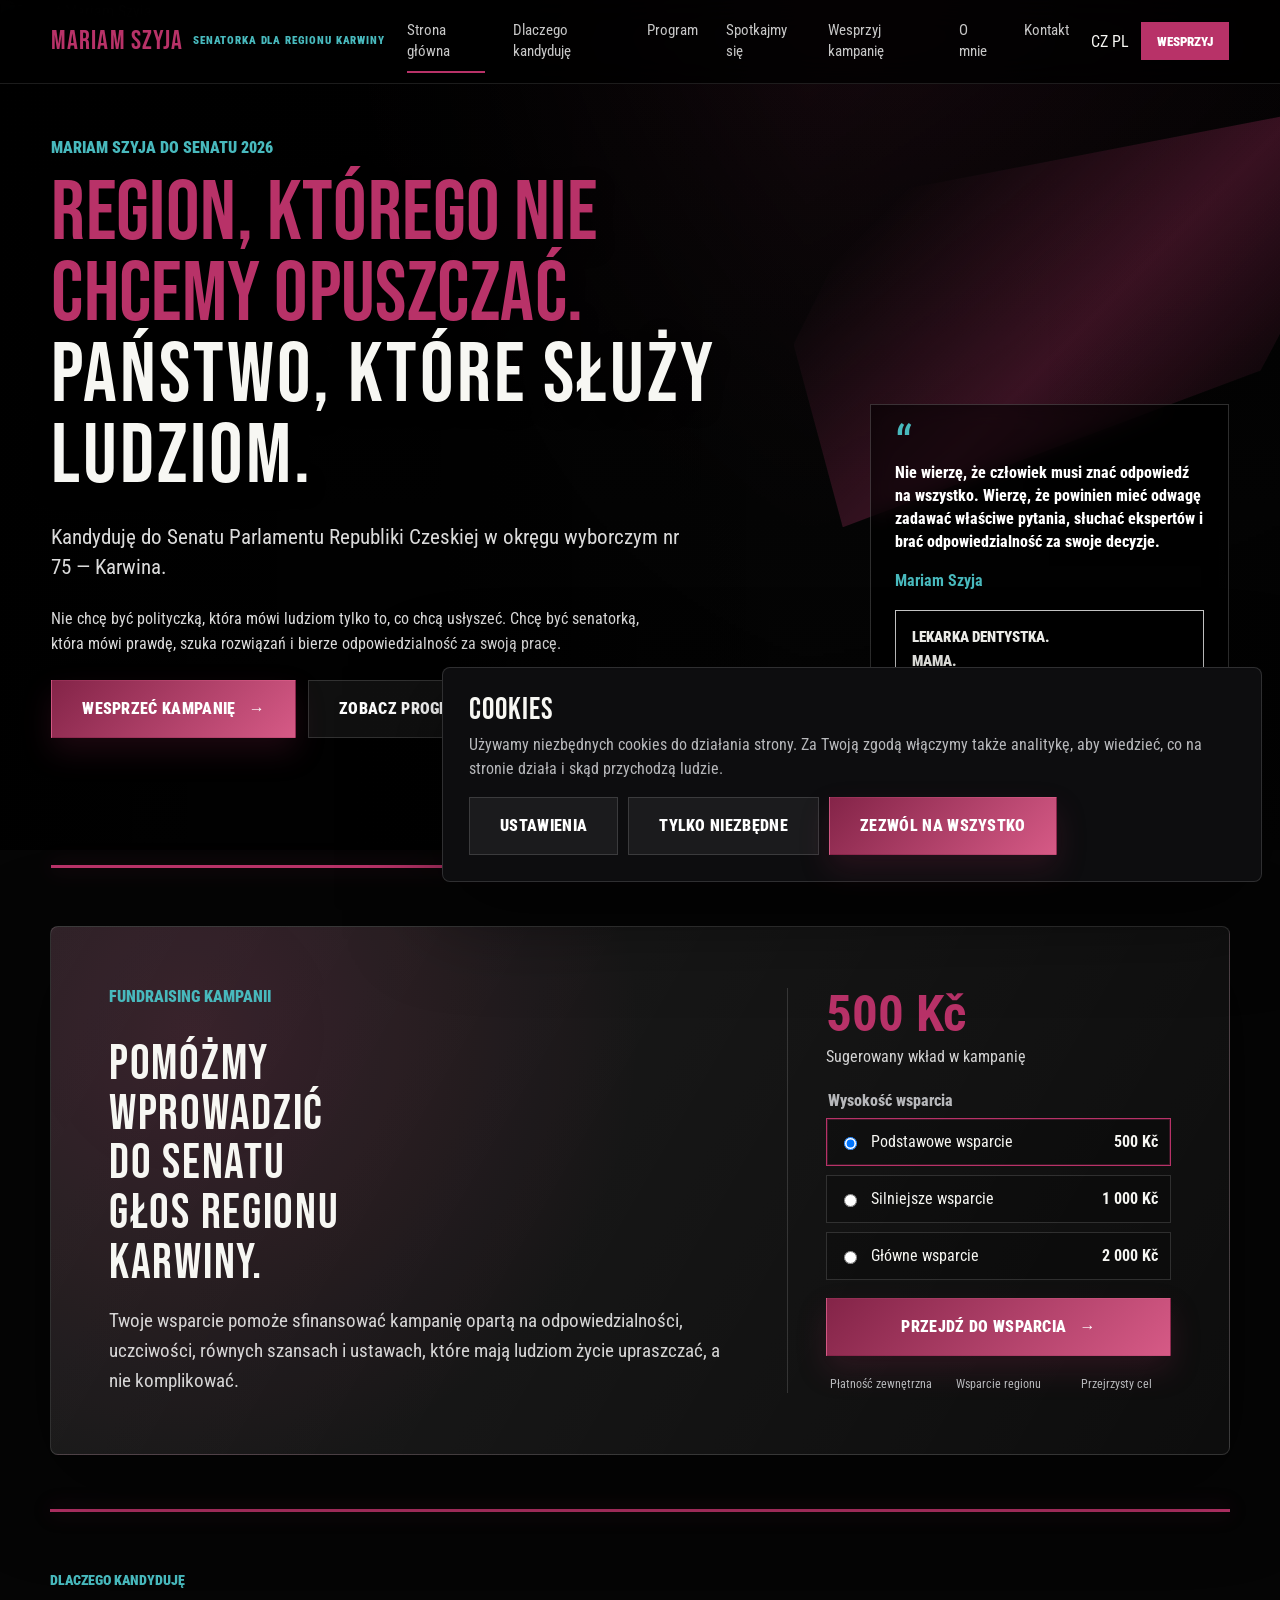
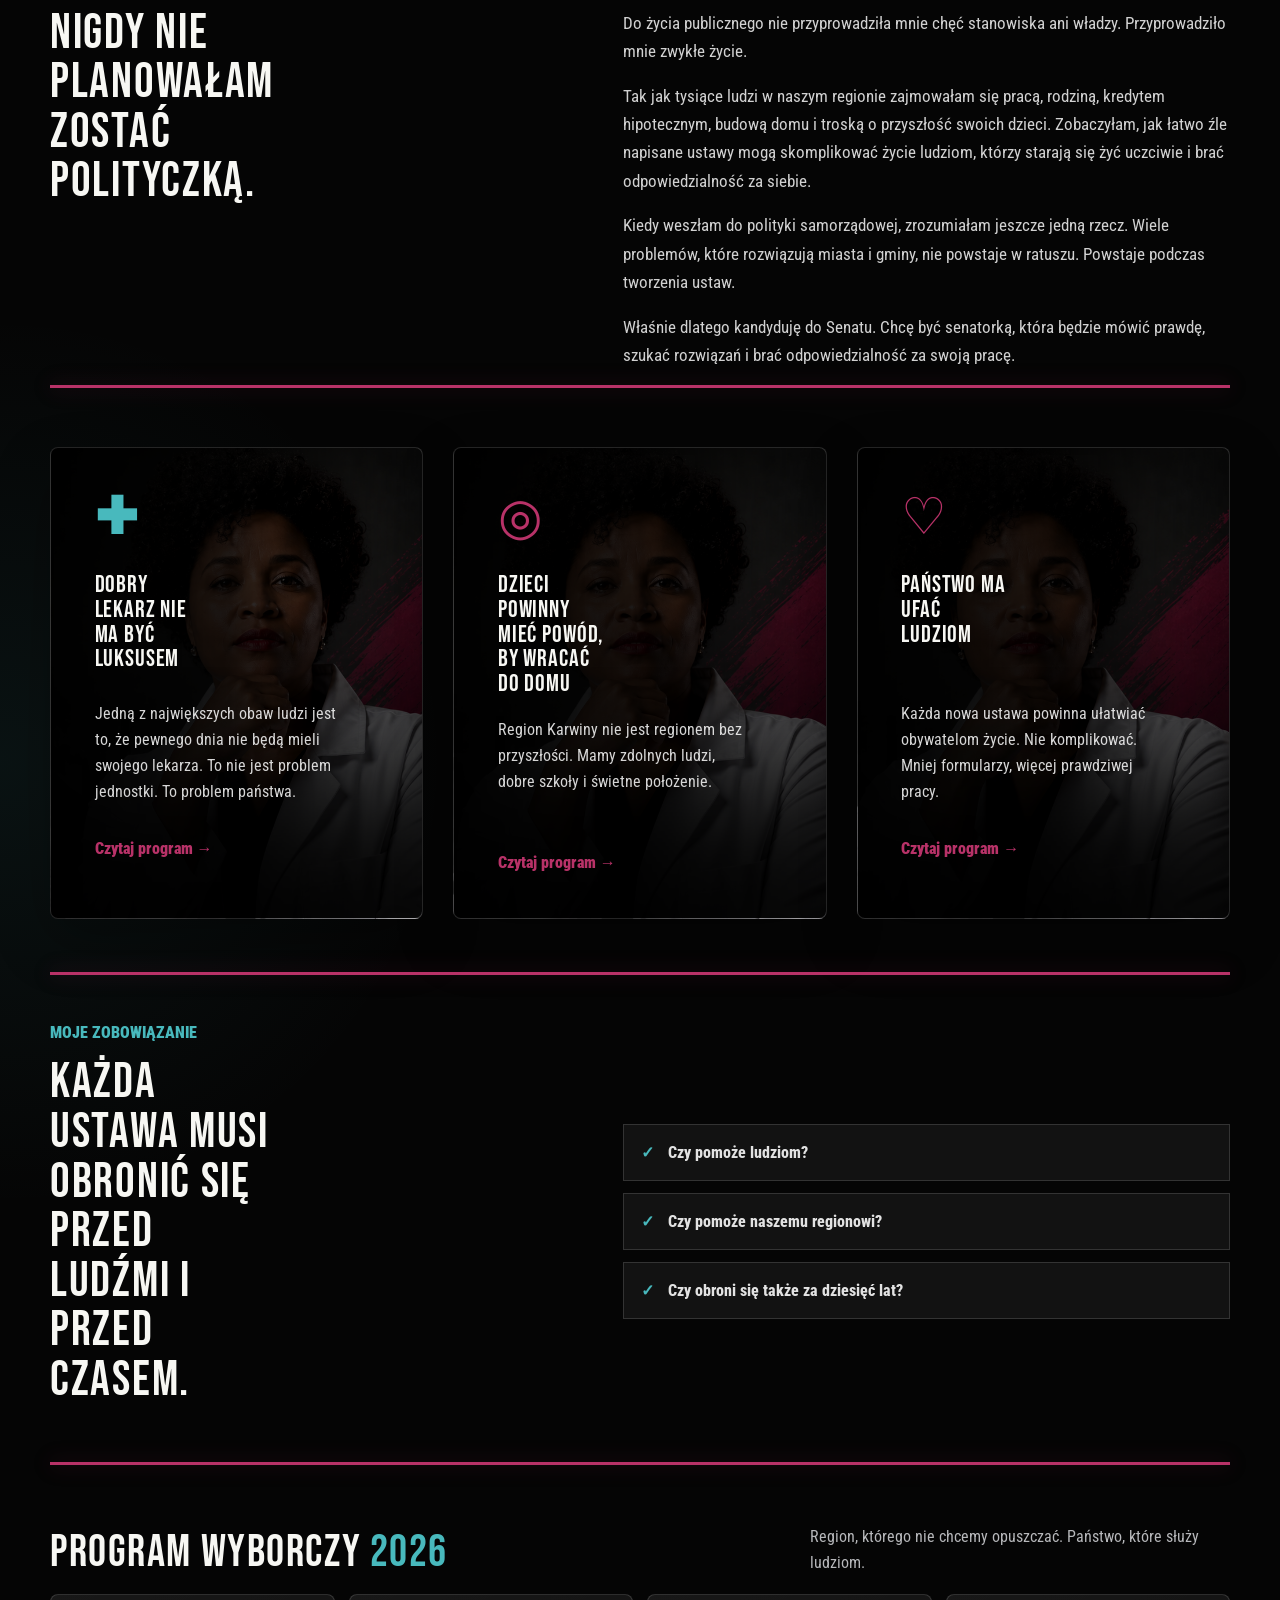
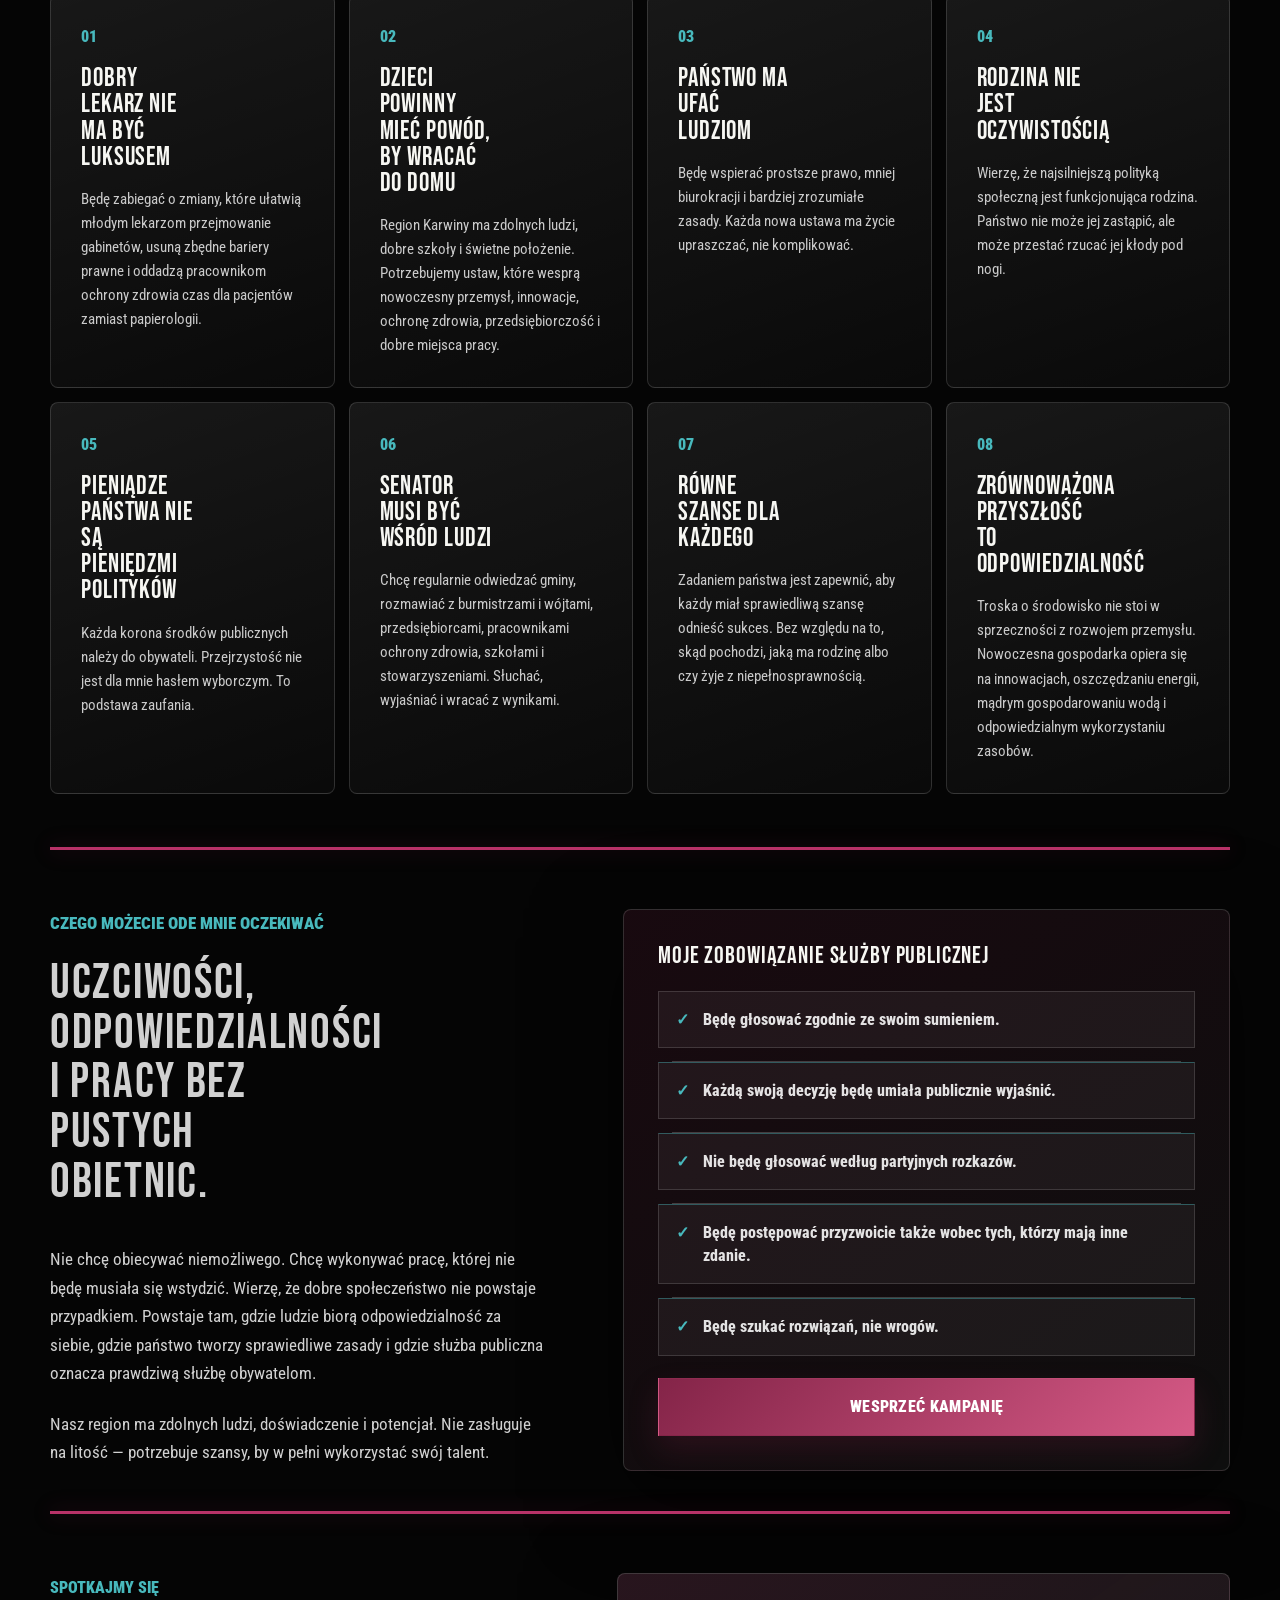
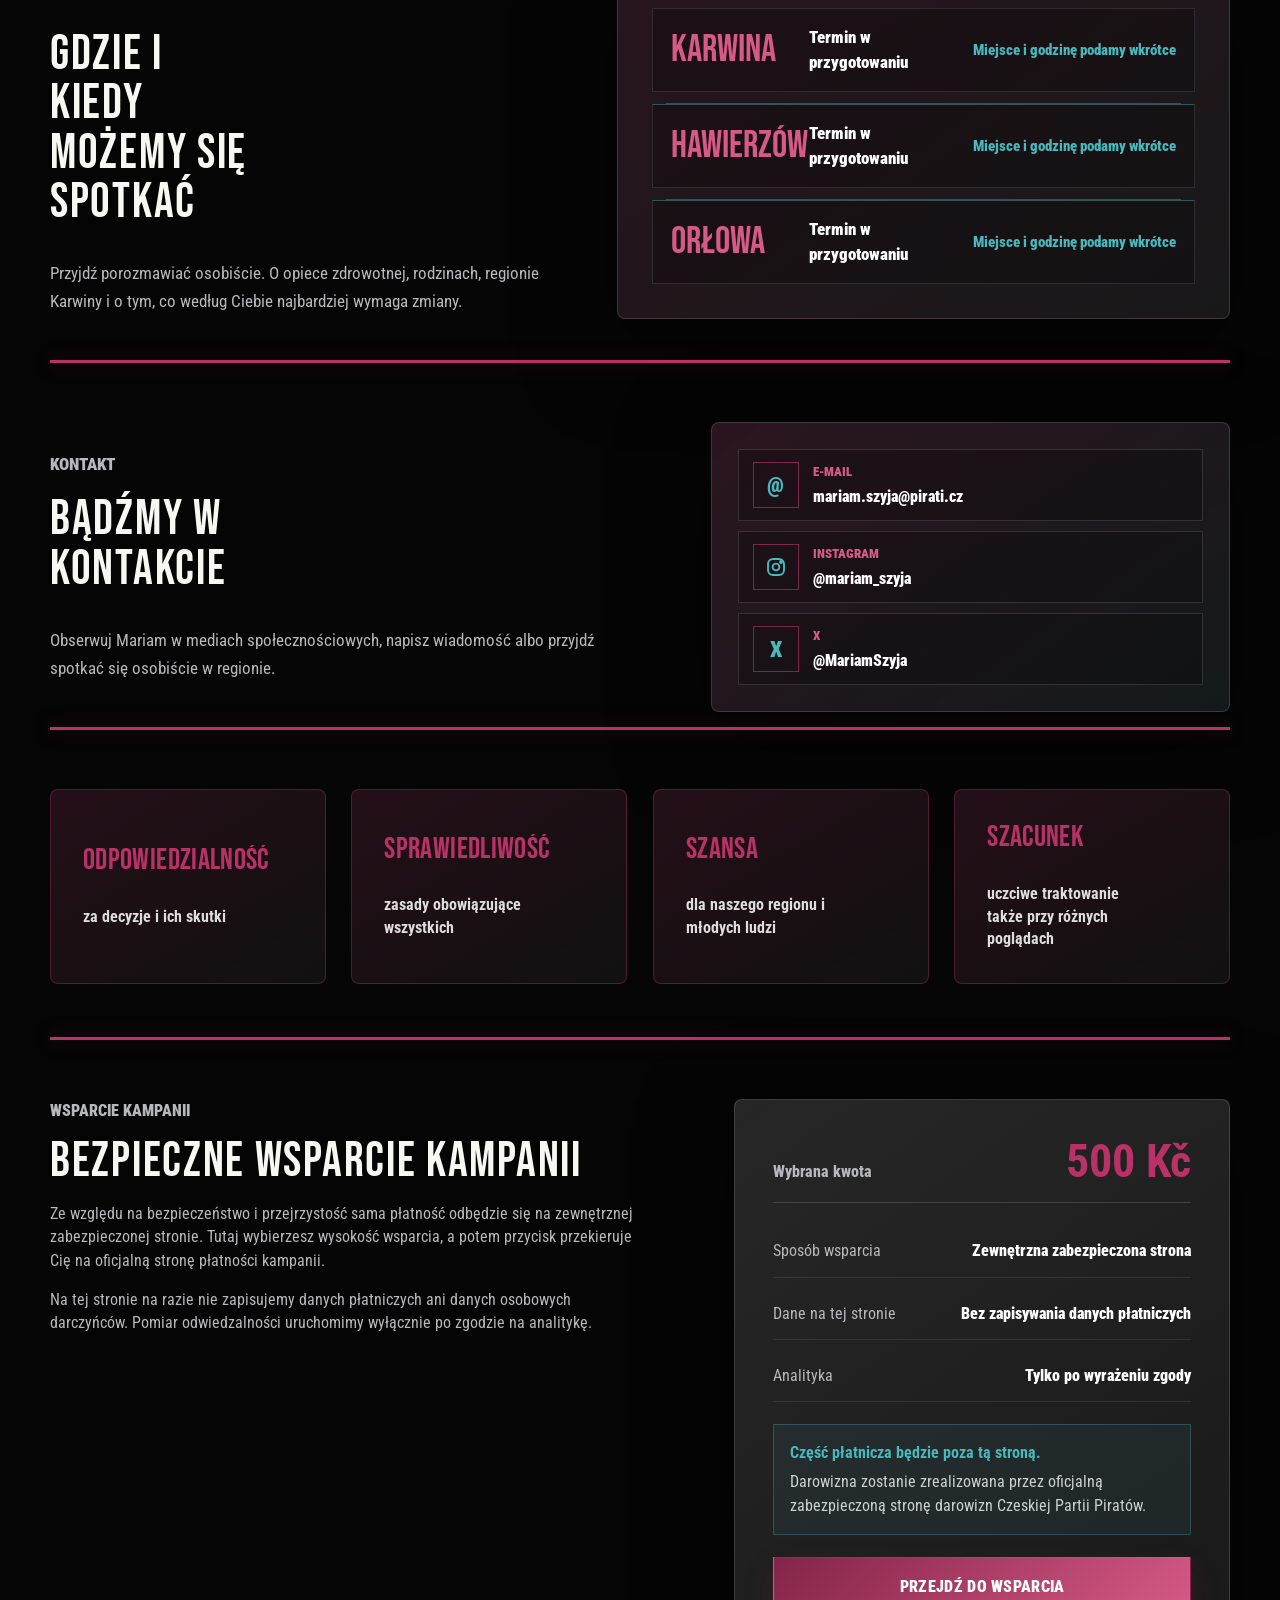
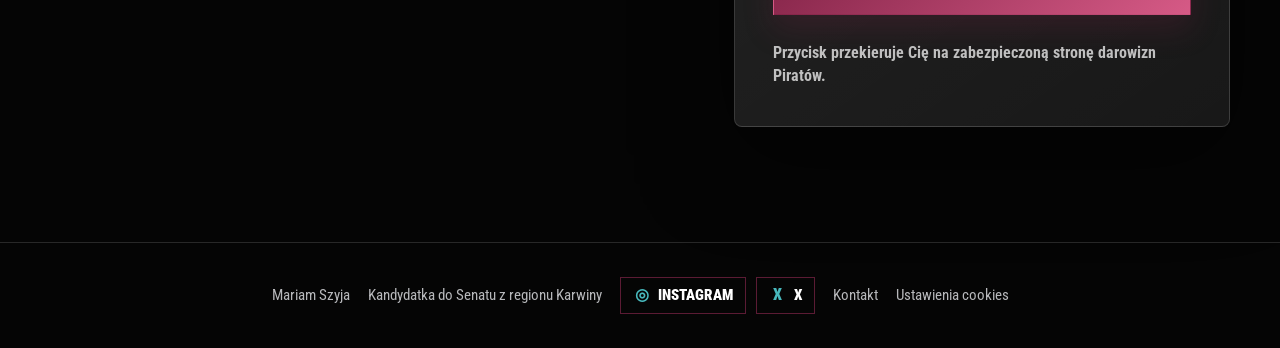
==== commit 354edb8b: "Update index.html" ====
--- a/pl/index.html
+++ b/pl/index.html
@@ -45,7 +45,7 @@
 
     <main>
       <section class="hero" id="uvod">
-        <img src="../hero-person-campaign-v2.png" alt="Wizual kampanii Mariam Szyja" />
+        <img src="../hero-mariam-real.jpg" alt="Portret Mariam Szyja" />
         <div class="hero-shade"></div>
         <div class="hero-copy">
           <p class="eyebrow">Mariam Szyja do Senatu 2026</p>
@@ -84,36 +84,27 @@
         </div>
         <div class="donation-panel">
           <div class="price-line">
-            <strong data-active-price>100 Kč</strong>
+            <strong data-active-price>500 Kč</strong>
             <span>Sugerowany wkład w kampanię</span>
           </div>
           <fieldset class="option-group">
             <legend>Wysokość wsparcia</legend>
             <label>
-              <input type="radio" name="variant" value="support100" checked />
+              <input type="radio" name="variant" value="support500" checked />
               <span>Podstawowe wsparcie</span>
-              <strong>100 Kč</strong>
-            </label>
-            <label>
-              <input type="radio" name="variant" value="support500" />
-              <span>Silniejsze wsparcie</span>
               <strong>500 Kč</strong>
             </label>
             <label>
               <input type="radio" name="variant" value="support1000" />
-              <span>Główne wsparcie</span>
+              <span>Silniejsze wsparcie</span>
               <strong>1 000 Kč</strong>
             </label>
-            <label class="custom-option">
-              <input type="radio" name="variant" value="custom" />
-              <span>Inna kwota</span>
-              <strong>własna</strong>
+            <label>
+              <input type="radio" name="variant" value="support2000" />
+              <span>Główne wsparcie</span>
+              <strong>2 000 Kč</strong>
             </label>
           </fieldset>
-          <label class="custom-amount is-hidden" data-custom-amount-wrap>
-            Własna kwota w Kč
-            <input type="number" min="1" step="1" inputmode="numeric" name="customAmount" data-custom-amount placeholder="Np. 1500" />
-          </label>
           <div class="quantity is-hidden">
             <span>Liczba</span>
             <button type="button" data-qty-minus aria-label="Zmniejsz liczbę">−</button>
@@ -443,7 +434,7 @@
         <div class="transfer-card">
           <div class="transfer-card-head">
             <span>Wybrana kwota</span>
-            <strong data-order-total data-transfer-amount>100 Kč</strong>
+            <strong data-order-total data-transfer-amount>500 Kč</strong>
           </div>
           <dl class="transfer-details">
             <div>
@@ -461,10 +452,10 @@
           </dl>
           <div class="transfer-note">
             <strong>Część płatnicza będzie poza tą stroną.</strong>
-            <span>Ostateczny link do zabezpieczonej strony darowizn dodamy przed właściwym startem kampanii.</span>
+            <span>Darowizna zostanie zrealizowana przez oficjalną zabezpieczoną stronę darowizn Czeskiej Partii Piratów.</span>
           </div>
           <button class="button primary wide" type="button" data-add-cart>Przejdź do wsparcia</button>
-          <p class="transfer-ready">Jeśli link nie został jeszcze dodany, przycisk poinformuje, że strona płatności jest w przygotowaniu.</p>
+          <p class="transfer-ready">Przycisk przekieruje Cię na zabezpieczoną stronę darowizn Piratów.</p>
         </div>
       </section>
     </main>
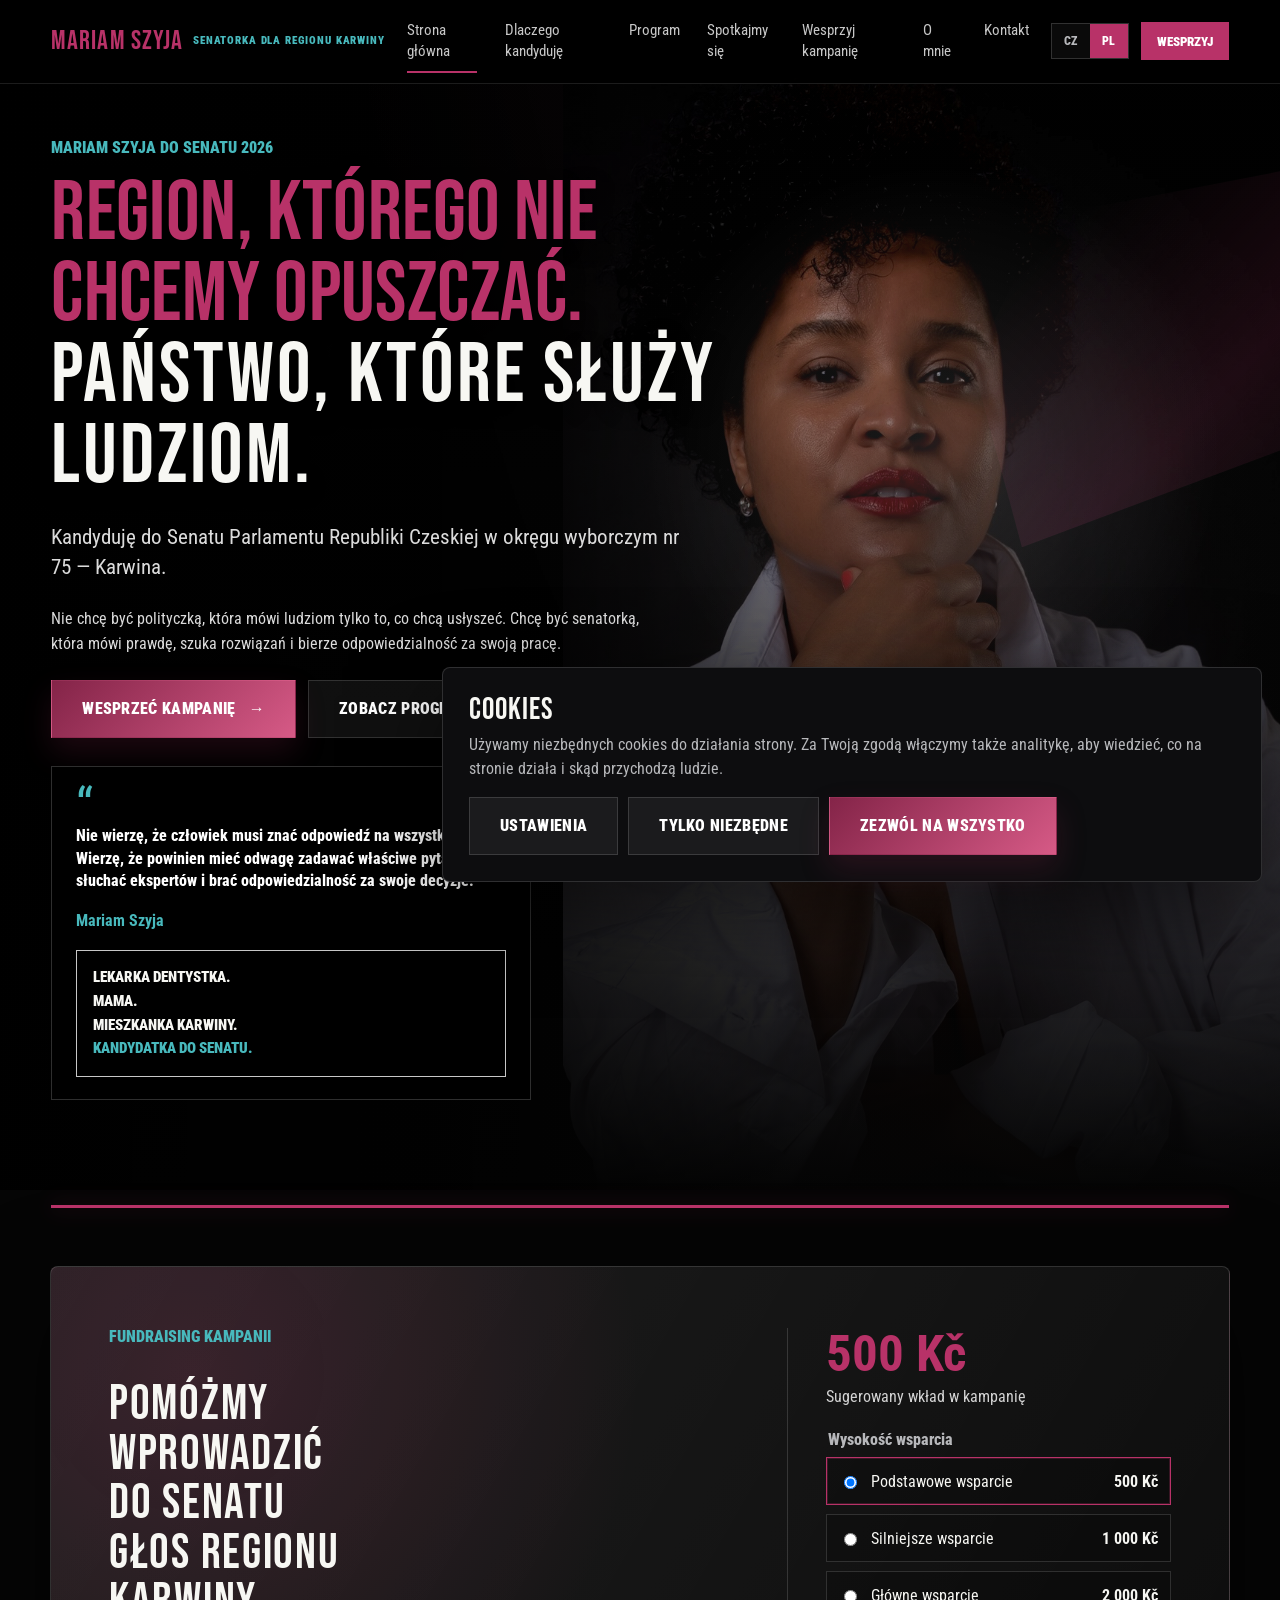
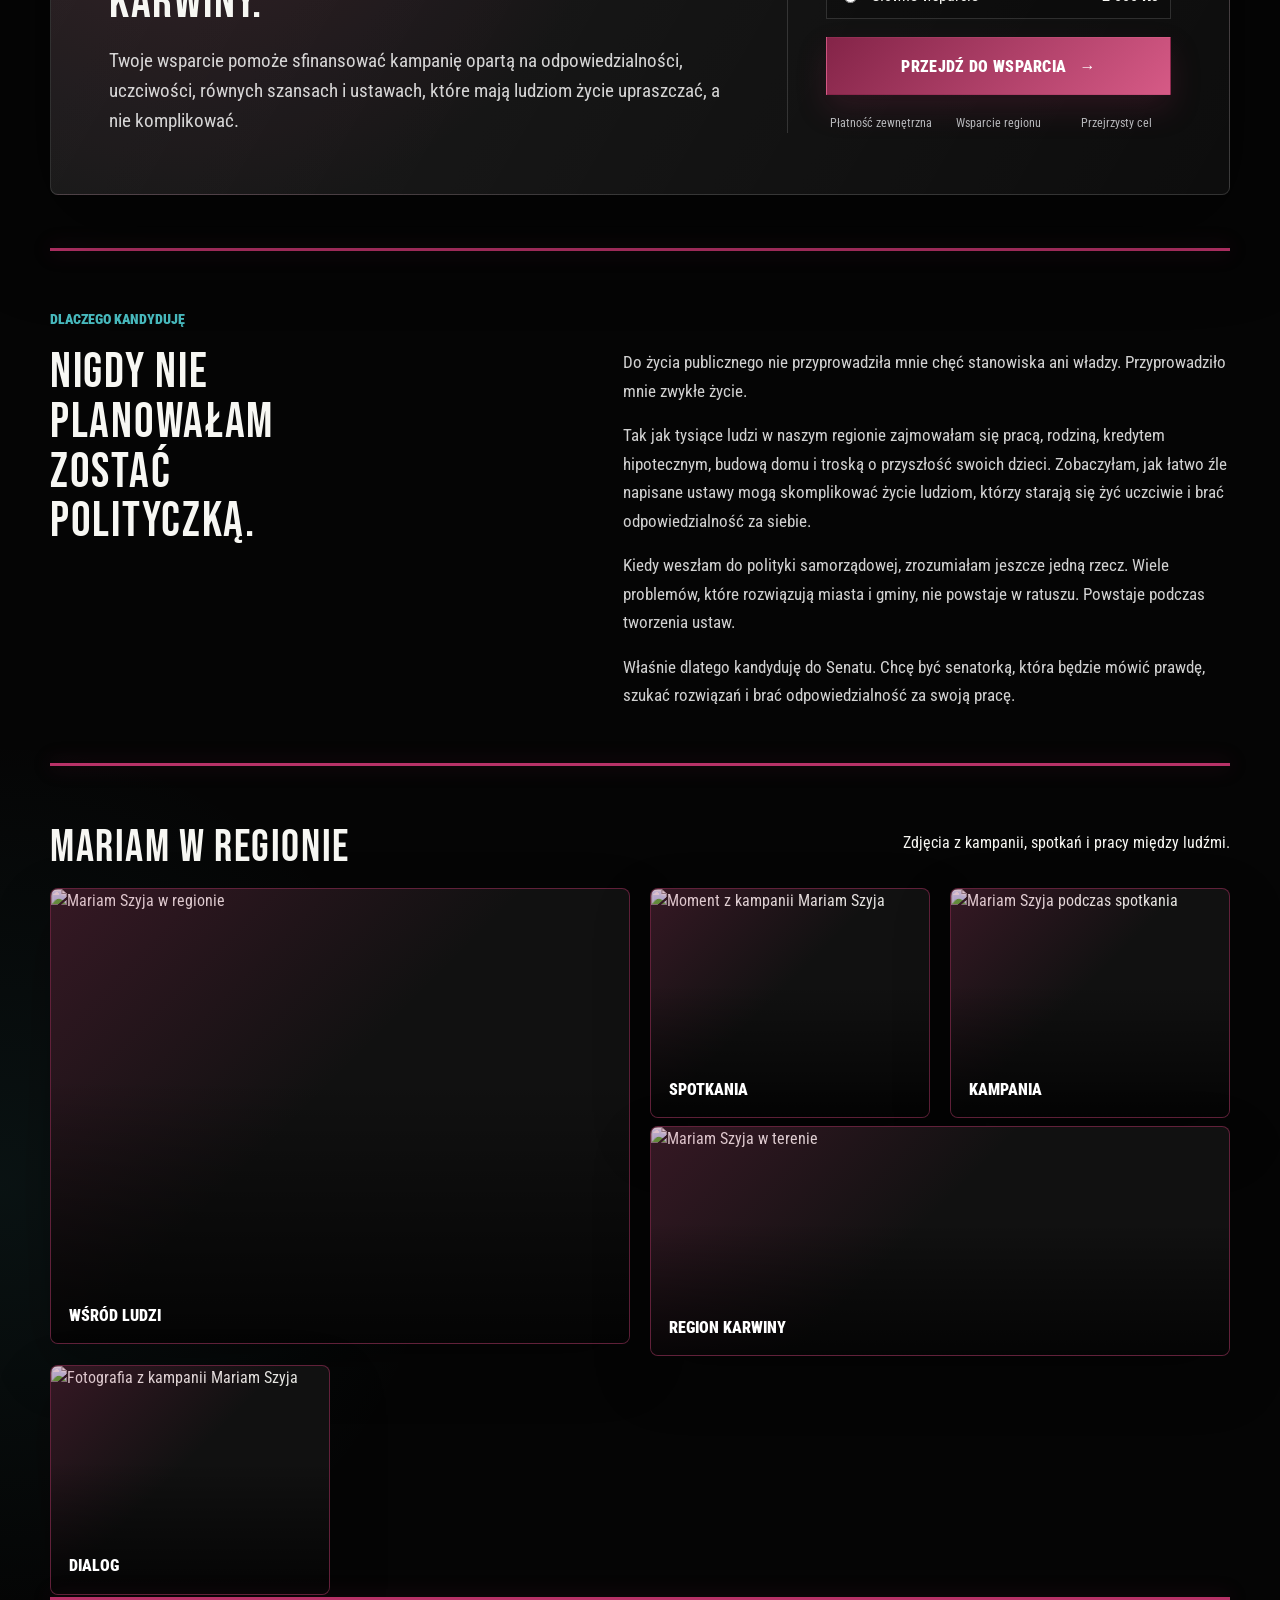
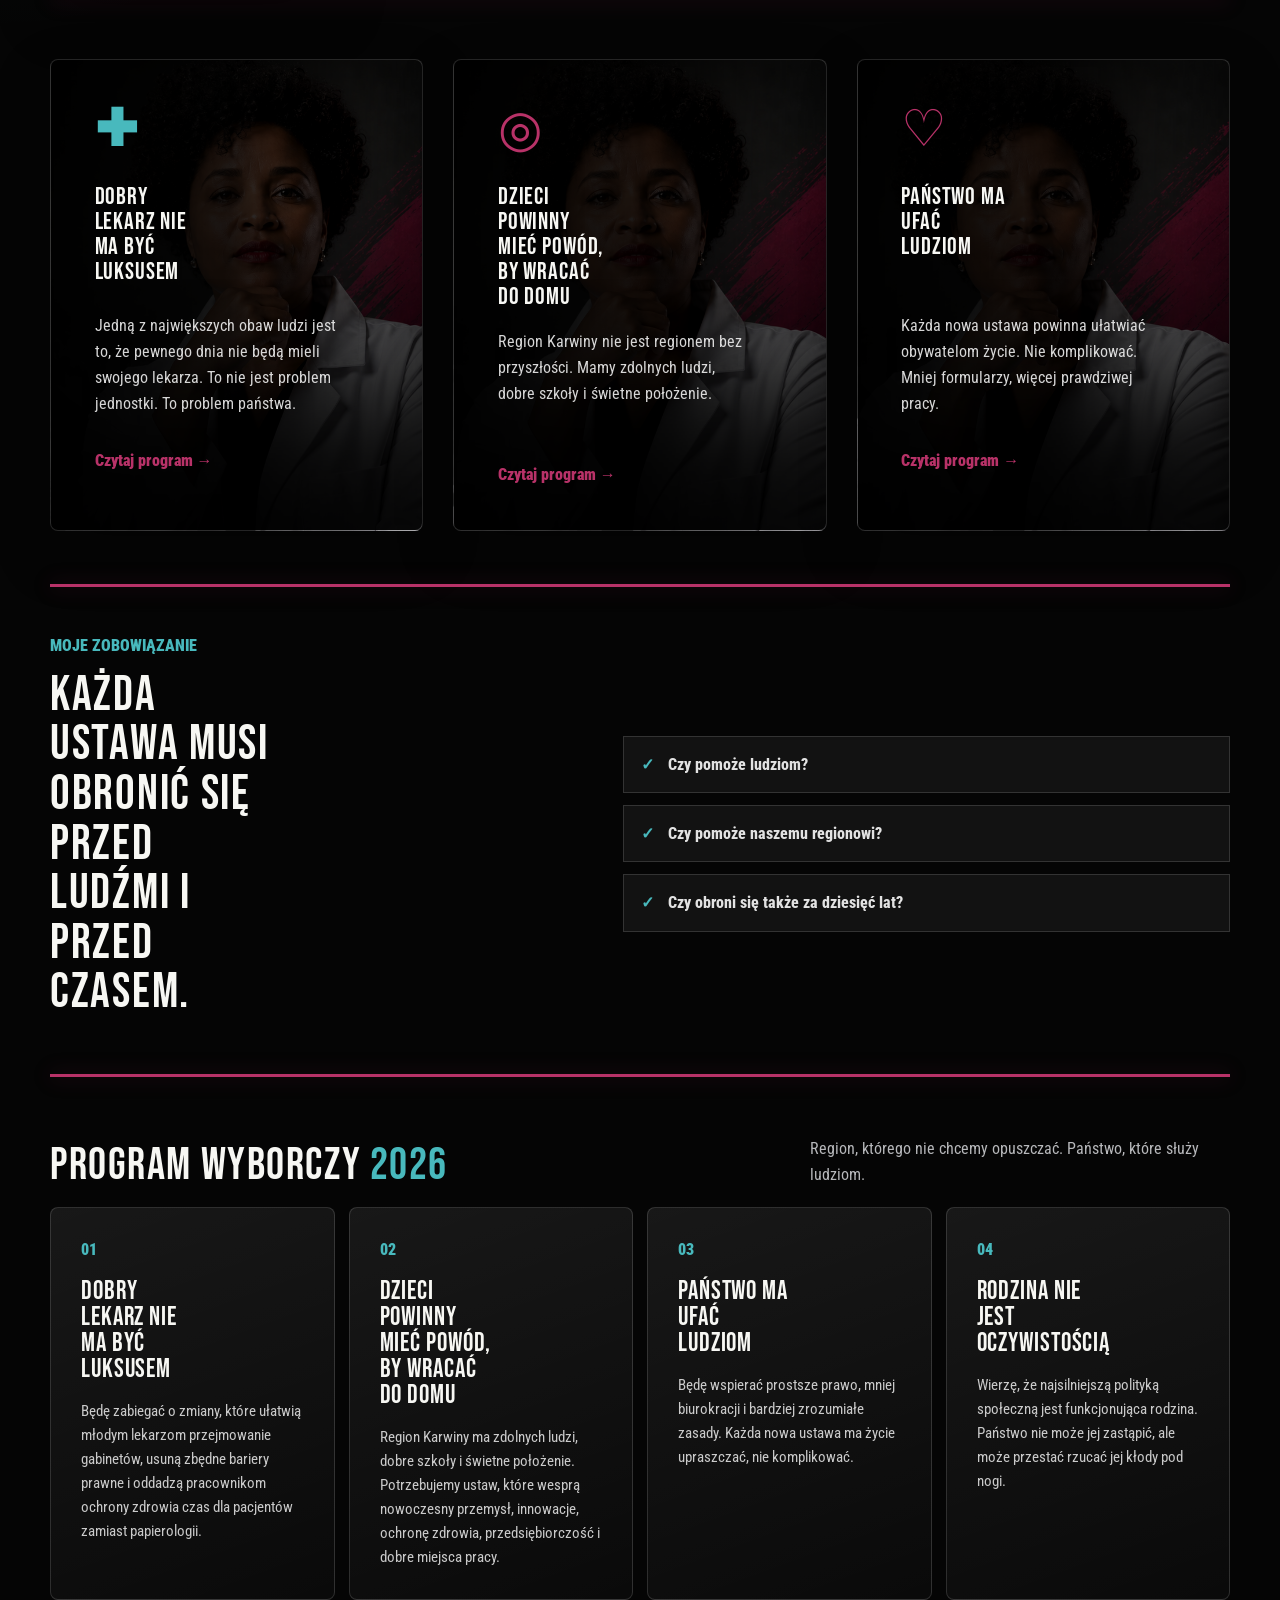
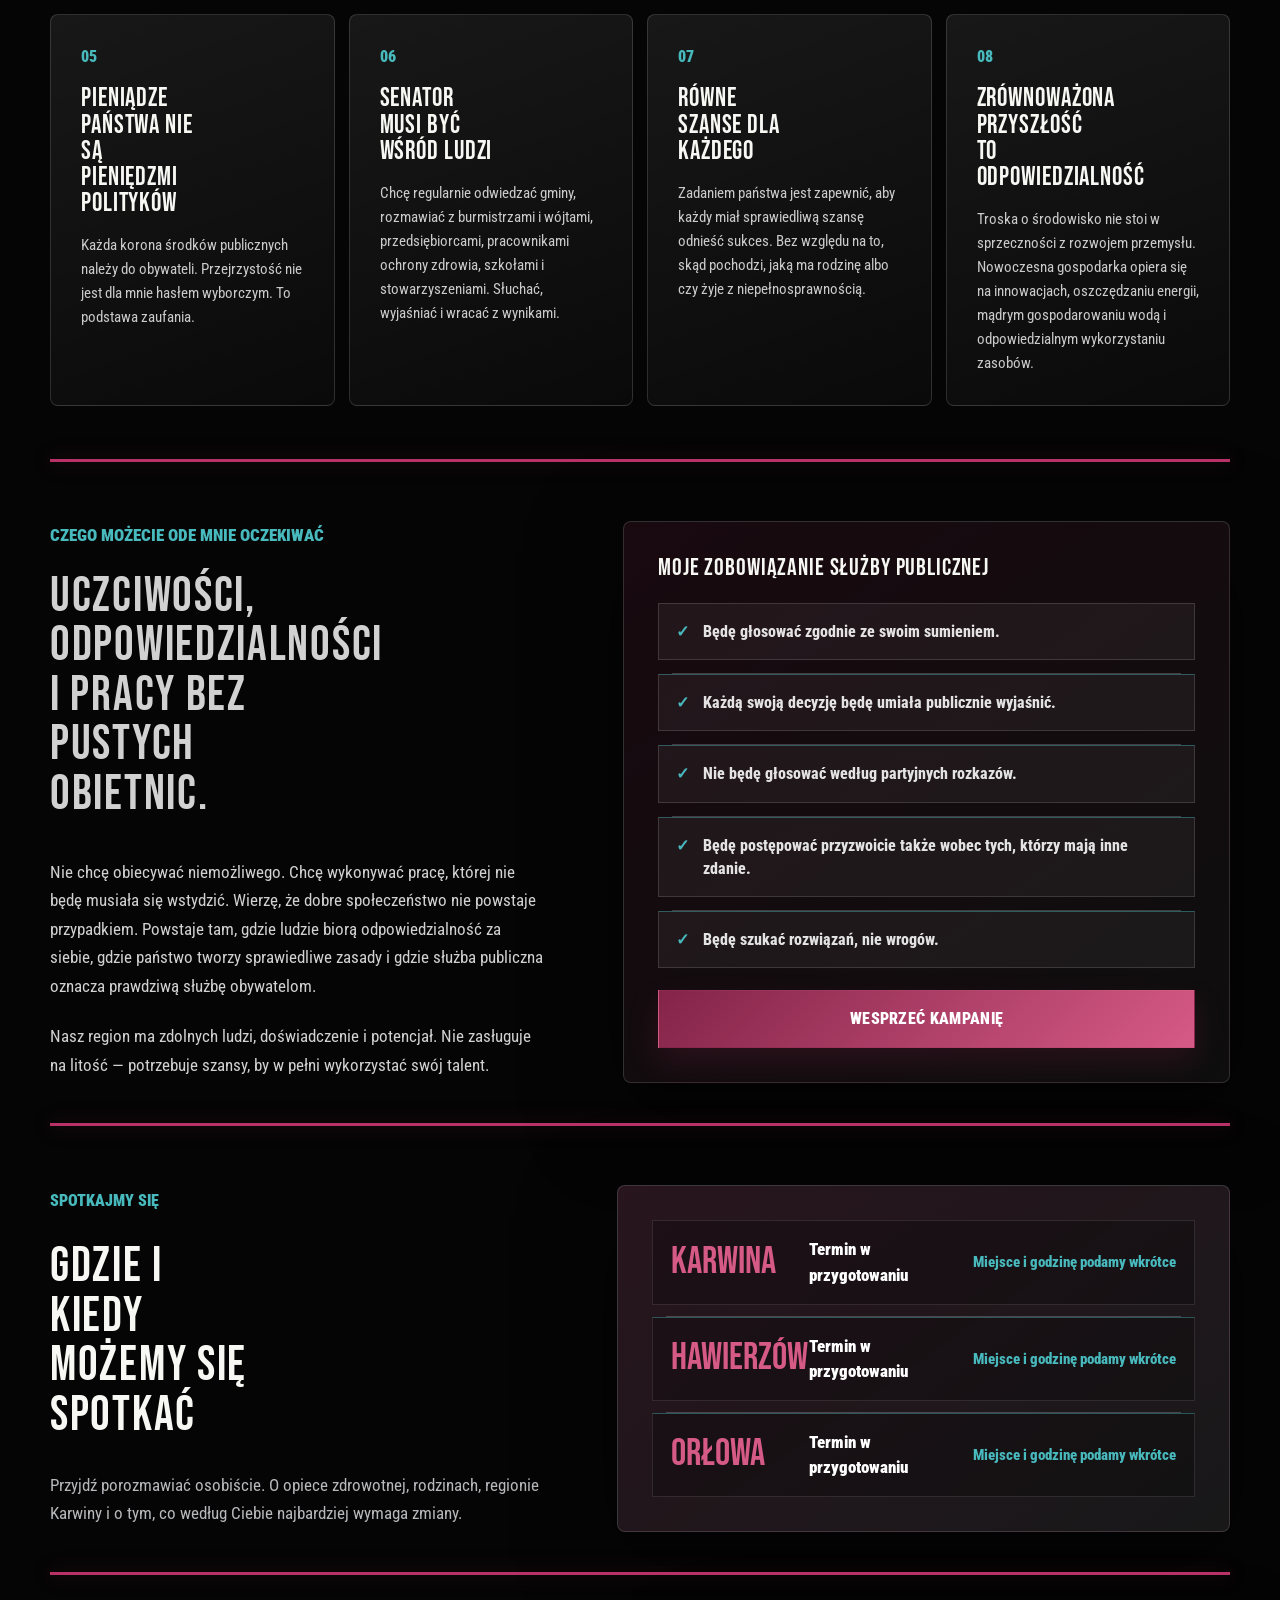
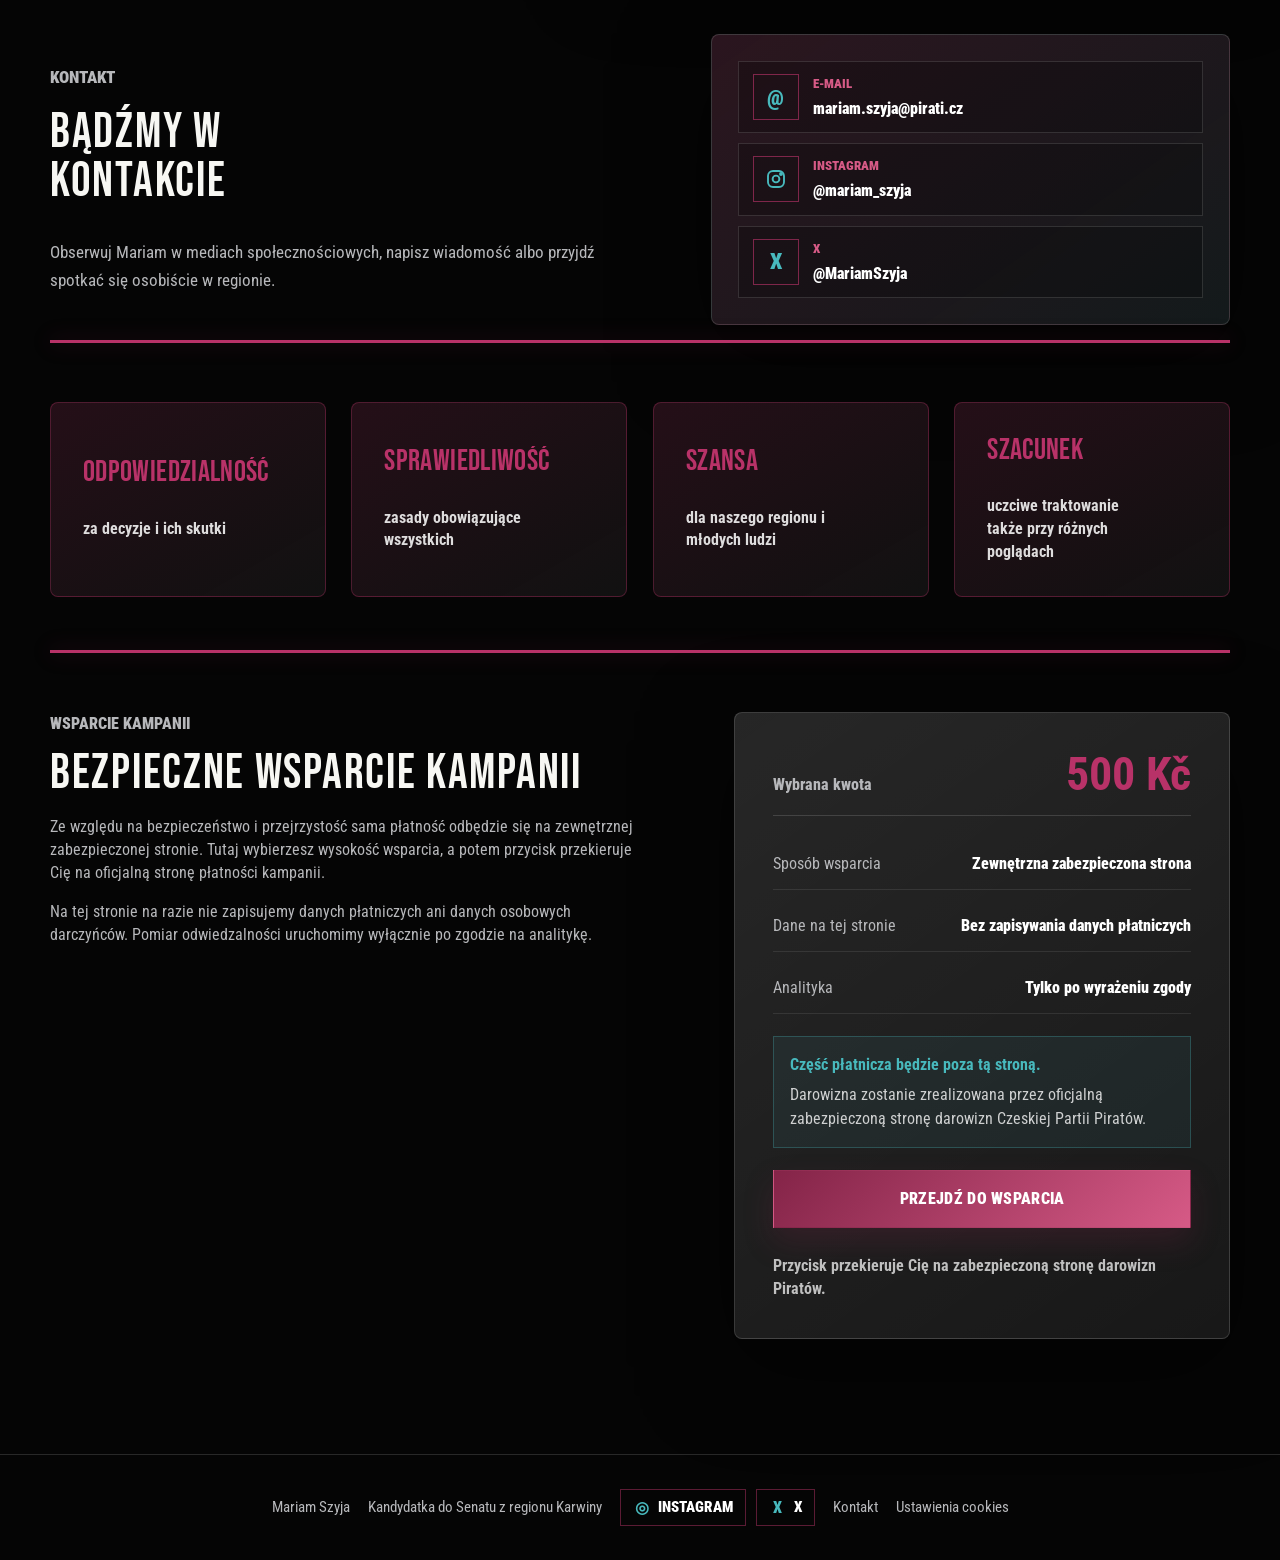
==== commit 9e8d6de5: "Update Polish page photo section" ====
--- a/pl/index.html
+++ b/pl/index.html
@@ -45,7 +45,7 @@
 
     <main>
       <section class="hero" id="uvod">
-        <img src="../hero-mariam-real.jpg" alt="Portret Mariam Szyja" />
+        <img src="../hero-mariam-real.jpg?v=20260727" alt="Portret Mariam Szyja" />
         <div class="hero-shade"></div>
         <div class="hero-copy">
           <p class="eyebrow">Mariam Szyja do Senatu 2026</p>
@@ -196,6 +196,35 @@
               Właśnie dlatego kandyduję do Senatu. Chcę być senatorką, która będzie mówić prawdę, szukać rozwiązań i brać odpowiedzialność za swoją pracę.
             </p>
           </div>
+        </div>
+      </section>
+
+      <section class="photo-section" id="fotky">
+        <div class="section-head photo-head">
+          <h2>Mariam w regionie</h2>
+          <p>Zdjęcia z kampanii, spotkań i pracy między ludźmi.</p>
+        </div>
+        <div class="photo-grid" aria-label="Fotografie Mariam Szyja">
+          <a class="photo-card photo-card-large" href="https://drive.google.com/file/d/1qExeQVavXM38jM46M7SKz9XcOcaKgdV9/view?usp=drivesdk" target="_blank" rel="noopener noreferrer">
+            <img src="https://drive.google.com/thumbnail?id=1qExeQVavXM38jM46M7SKz9XcOcaKgdV9&sz=w1600" alt="Mariam Szyja w regionie" loading="lazy" />
+            <span>Wśród ludzi</span>
+          </a>
+          <a class="photo-card" href="https://drive.google.com/file/d/1CDS5KMuT1hs-UL59vJcW4kXGOCkMDqaK/view?usp=drivesdk" target="_blank" rel="noopener noreferrer">
+            <img src="https://drive.google.com/thumbnail?id=1CDS5KMuT1hs-UL59vJcW4kXGOCkMDqaK&sz=w1200" alt="Moment z kampanii Mariam Szyja" loading="lazy" />
+            <span>Spotkania</span>
+          </a>
+          <a class="photo-card" href="https://drive.google.com/file/d/1uaE1s3XxPbgO55hiV0hZxXSaty4VTncI/view?usp=drivesdk" target="_blank" rel="noopener noreferrer">
+            <img src="https://drive.google.com/thumbnail?id=1uaE1s3XxPbgO55hiV0hZxXSaty4VTncI&sz=w1200" alt="Mariam Szyja podczas spotkania" loading="lazy" />
+            <span>Kampania</span>
+          </a>
+          <a class="photo-card photo-card-wide" href="https://drive.google.com/file/d/1LpKHxH4eqKA-5X6AESp1nI8pkOff3EnC/view?usp=drivesdk" target="_blank" rel="noopener noreferrer">
+            <img src="https://drive.google.com/thumbnail?id=1LpKHxH4eqKA-5X6AESp1nI8pkOff3EnC&sz=w1600" alt="Mariam Szyja w terenie" loading="lazy" />
+            <span>Region Karwiny</span>
+          </a>
+          <a class="photo-card" href="https://drive.google.com/file/d/1g6nxhk4402XJrRWgvMIlhiYKsjO6U8m4/view?usp=drivesdk" target="_blank" rel="noopener noreferrer">
+            <img src="https://drive.google.com/thumbnail?id=1g6nxhk4402XJrRWgvMIlhiYKsjO6U8m4&sz=w1200" alt="Fotografia z kampanii Mariam Szyja" loading="lazy" />
+            <span>Dialog</span>
+          </a>
         </div>
       </section>
 
--- a/styles.css
+++ b/styles.css
@@ -121,6 +121,35 @@
   gap: 12px;
 }
 
+.language-switch {
+  display: inline-flex;
+  align-items: center;
+  border: 1px solid rgba(255, 255, 255, 0.16);
+  background: rgba(255, 255, 255, 0.04);
+}
+
+.language-switch a {
+  display: inline-flex;
+  align-items: center;
+  justify-content: center;
+  min-width: 38px;
+  min-height: 34px;
+  padding: 0 9px;
+  color: var(--muted);
+  font-family: var(--font-ui);
+  font-size: 0.78rem;
+  font-weight: 900;
+}
+
+.language-switch a.active {
+  color: var(--white);
+  background: var(--magenta);
+}
+
+.language-switch a:not(.active):hover {
+  color: var(--cyan);
+}
+
 .header-cta {
   display: inline-flex;
   align-items: center;
@@ -185,13 +214,13 @@
 
 .hero > img {
   position: absolute;
-  inset: 0;
+  inset: 0 0 0 auto;
   z-index: -3;
-  width: 100%;
+  width: min(56vw, 940px);
   height: 100%;
   object-fit: cover;
-  object-position: 56% top;
-  filter: saturate(1.08) contrast(1.1) brightness(0.94);
+  object-position: center 12%;
+  filter: saturate(1.08) contrast(1.1) brightness(1.08);
 }
 
 .hero-shade {
@@ -199,23 +228,24 @@
   inset: 0;
   z-index: -2;
   background:
-    linear-gradient(90deg, rgba(0, 0, 0, 0.96) 0%, rgba(0, 0, 0, 0.76) 34%, rgba(0, 0, 0, 0.05) 63%, rgba(0, 0, 0, 0.44) 100%),
+    radial-gradient(circle at 73% 38%, rgba(255, 255, 255, 0.1), transparent 18rem),
+    linear-gradient(90deg, rgba(0, 0, 0, 0.96) 0%, rgba(0, 0, 0, 0.76) 34%, rgba(0, 0, 0, 0.16) 63%, rgba(0, 0, 0, 0.24) 100%),
     linear-gradient(180deg, rgba(0, 0, 0, 0.08), #050505 100%);
 }
 
 .hero::after {
   content: "";
   position: absolute;
-  top: 92px;
-  right: -10vw;
+  top: 112px;
+  right: -24vw;
   z-index: -1;
   width: 48vw;
   height: 34vw;
   min-width: 430px;
   min-height: 310px;
-  background: linear-gradient(135deg, transparent 20%, rgba(184, 50, 104, 0.68), transparent 80%);
+  background: linear-gradient(135deg, transparent 20%, rgba(184, 50, 104, 0.58), transparent 80%);
   clip-path: polygon(12% 24%, 100% 0, 76% 64%, 8% 100%, 0 58%);
-  opacity: 0.42;
+  opacity: 0.24;
   mix-blend-mode: screen;
 }
 
@@ -336,12 +366,9 @@
 }
 
 .quote-panel {
-  position: absolute;
-  top: auto;
-  right: clamp(22px, 4vw, 56px);
-  bottom: clamp(54px, 7vw, 92px);
-  left: auto;
-  width: min(360px, 28vw);
+  position: relative;
+  width: min(480px, 100%);
+  margin-top: 28px;
   padding: 22px 24px;
   background: rgba(0, 0, 0, 0.62);
   border: 1px solid rgba(255, 255, 255, 0.18);
@@ -389,10 +416,12 @@
 .product-strip,
 .fundraising-strip,
 .reason-grid,
+.photo-section,
 .preview,
 .stats,
 .checkout,
 .story-section,
+.photo-section,
 .campaign-section,
 .support-section,
 .meet-section,
@@ -453,6 +482,7 @@
 
 .fundraising-strip::before,
 .story-section::before,
+.photo-section::before,
 .reason-grid::before,
 .campaign-section::before,
 .program-section::before,
@@ -479,6 +509,7 @@
 }
 
 .story-section::before,
+.photo-section::before,
 .campaign-section::before,
 .support-section::before {
   top: calc(clamp(72px, 9vw, 118px) - var(--divider-gap));
@@ -613,12 +644,14 @@
   }
 
   .hero > img {
-    object-position: 54% top;
+    width: min(52vw, 980px);
+    object-position: center 12%;
   }
 
   .hero-shade {
     background:
-      linear-gradient(90deg, rgba(0, 0, 0, 0.98) 0%, rgba(0, 0, 0, 0.82) 28%, rgba(0, 0, 0, 0.08) 58%, rgba(0, 0, 0, 0.58) 100%),
+      radial-gradient(circle at 73% 38%, rgba(255, 255, 255, 0.11), transparent 19rem),
+      linear-gradient(90deg, rgba(0, 0, 0, 0.98) 0%, rgba(0, 0, 0, 0.82) 28%, rgba(0, 0, 0, 0.16) 58%, rgba(0, 0, 0, 0.25) 100%),
       linear-gradient(180deg, rgba(0, 0, 0, 0.08), #050505 100%);
   }
 
@@ -627,8 +660,8 @@
   }
 
   .quote-panel {
-    right: max(56px, calc((100vw - 1480px) / 2));
-    width: 380px;
+    right: auto;
+    width: 460px;
   }
 
   .fundraising-strip {
@@ -650,6 +683,7 @@
   .product-strip,
   .fundraising-strip,
   .reason-grid,
+  .photo-section,
   .preview,
   .stats,
   .checkout,
@@ -674,7 +708,8 @@
   }
 
   .hero > img {
-    object-position: center top;
+    width: min(50vw, 1040px);
+    object-position: center 12%;
   }
 
   .hero-copy {
@@ -682,7 +717,7 @@
   }
 
   .quote-panel {
-    right: calc((100vw - 1600px) / 2);
+    right: auto;
   }
 
   .fundraising-strip {
@@ -704,6 +739,7 @@
   .product-strip,
   .fundraising-strip,
   .reason-grid,
+  .photo-section,
   .preview,
   .stats,
   .checkout,
@@ -866,10 +902,81 @@
 }
 
 .story-section,
+.photo-section,
 .campaign-section,
 .support-section {
   position: relative;
   padding: clamp(72px, 9vw, 118px) 0 0;
+}
+
+.photo-head {
+  align-items: end;
+}
+
+.photo-head p {
+  max-width: 440px;
+}
+
+.photo-grid {
+  display: grid;
+  grid-template-columns: repeat(12, minmax(0, 1fr));
+  grid-auto-rows: minmax(150px, 17vw);
+  gap: clamp(12px, 1.6vw, 22px);
+}
+
+.photo-card {
+  position: relative;
+  grid-column: span 3;
+  min-height: 230px;
+  overflow: hidden;
+  border: 1px solid rgba(184, 50, 104, 0.48);
+  border-radius: 8px;
+  background: #111;
+  box-shadow: 0 22px 55px rgba(0, 0, 0, 0.3);
+}
+
+.photo-card-large {
+  grid-column: span 6;
+  grid-row: span 2;
+}
+
+.photo-card-wide {
+  grid-column: span 6;
+}
+
+.photo-card img {
+  width: 100%;
+  height: 100%;
+  object-fit: cover;
+  object-position: center;
+  filter: saturate(1.02) contrast(1.06) brightness(0.9);
+  transition: transform 240ms ease, filter 240ms ease;
+}
+
+.photo-card::after {
+  content: "";
+  position: absolute;
+  inset: 0;
+  background:
+    linear-gradient(180deg, transparent 42%, rgba(0, 0, 0, 0.76)),
+    linear-gradient(135deg, rgba(184, 50, 104, 0.22), transparent 46%);
+  pointer-events: none;
+}
+
+.photo-card span {
+  position: absolute;
+  left: 18px;
+  bottom: 16px;
+  z-index: 1;
+  color: var(--white);
+  font-family: var(--font-ui);
+  font-weight: 900;
+  text-transform: uppercase;
+}
+
+.photo-card:hover img {
+  filter: saturate(1.08) contrast(1.08) brightness(1);
+  transform: scale(1.035);
 }
 
 .meet-section {
@@ -1844,11 +1951,24 @@
   .reason-grid,
   .checkout,
   .story-grid,
+  .photo-grid,
   .campaign-section,
   .support-section,
   .meet-section,
   .contact-section {
     grid-template-columns: 1fr;
+  }
+
+  .photo-card,
+  .photo-card-large,
+  .photo-card-wide {
+    grid-column: 1;
+    grid-row: auto;
+    min-height: 320px;
+  }
+
+  .photo-grid {
+    grid-auto-rows: auto;
   }
 
   .meet-copy h2 {
@@ -1891,6 +2011,7 @@
   .product-strip,
   .fundraising-strip,
   .reason-grid,
+  .photo-section,
   .preview,
   .stats,
   .checkout,
@@ -1903,6 +2024,12 @@
     width: min(100% - 28px, 1180px);
   }
 
+  .photo-card,
+  .photo-card-large,
+  .photo-card-wide {
+    min-height: 240px;
+  }
+
   .site-header {
     min-height: 64px;
     padding-inline: 16px;
@@ -1916,6 +2043,14 @@
   .hero {
     min-height: auto;
     padding: 92px 14px 44px;
+  }
+
+  .hero > img {
+    inset: 0;
+    width: 100%;
+    height: 520px;
+    object-position: center top;
+    opacity: 0.62;
   }
 
   h1 {
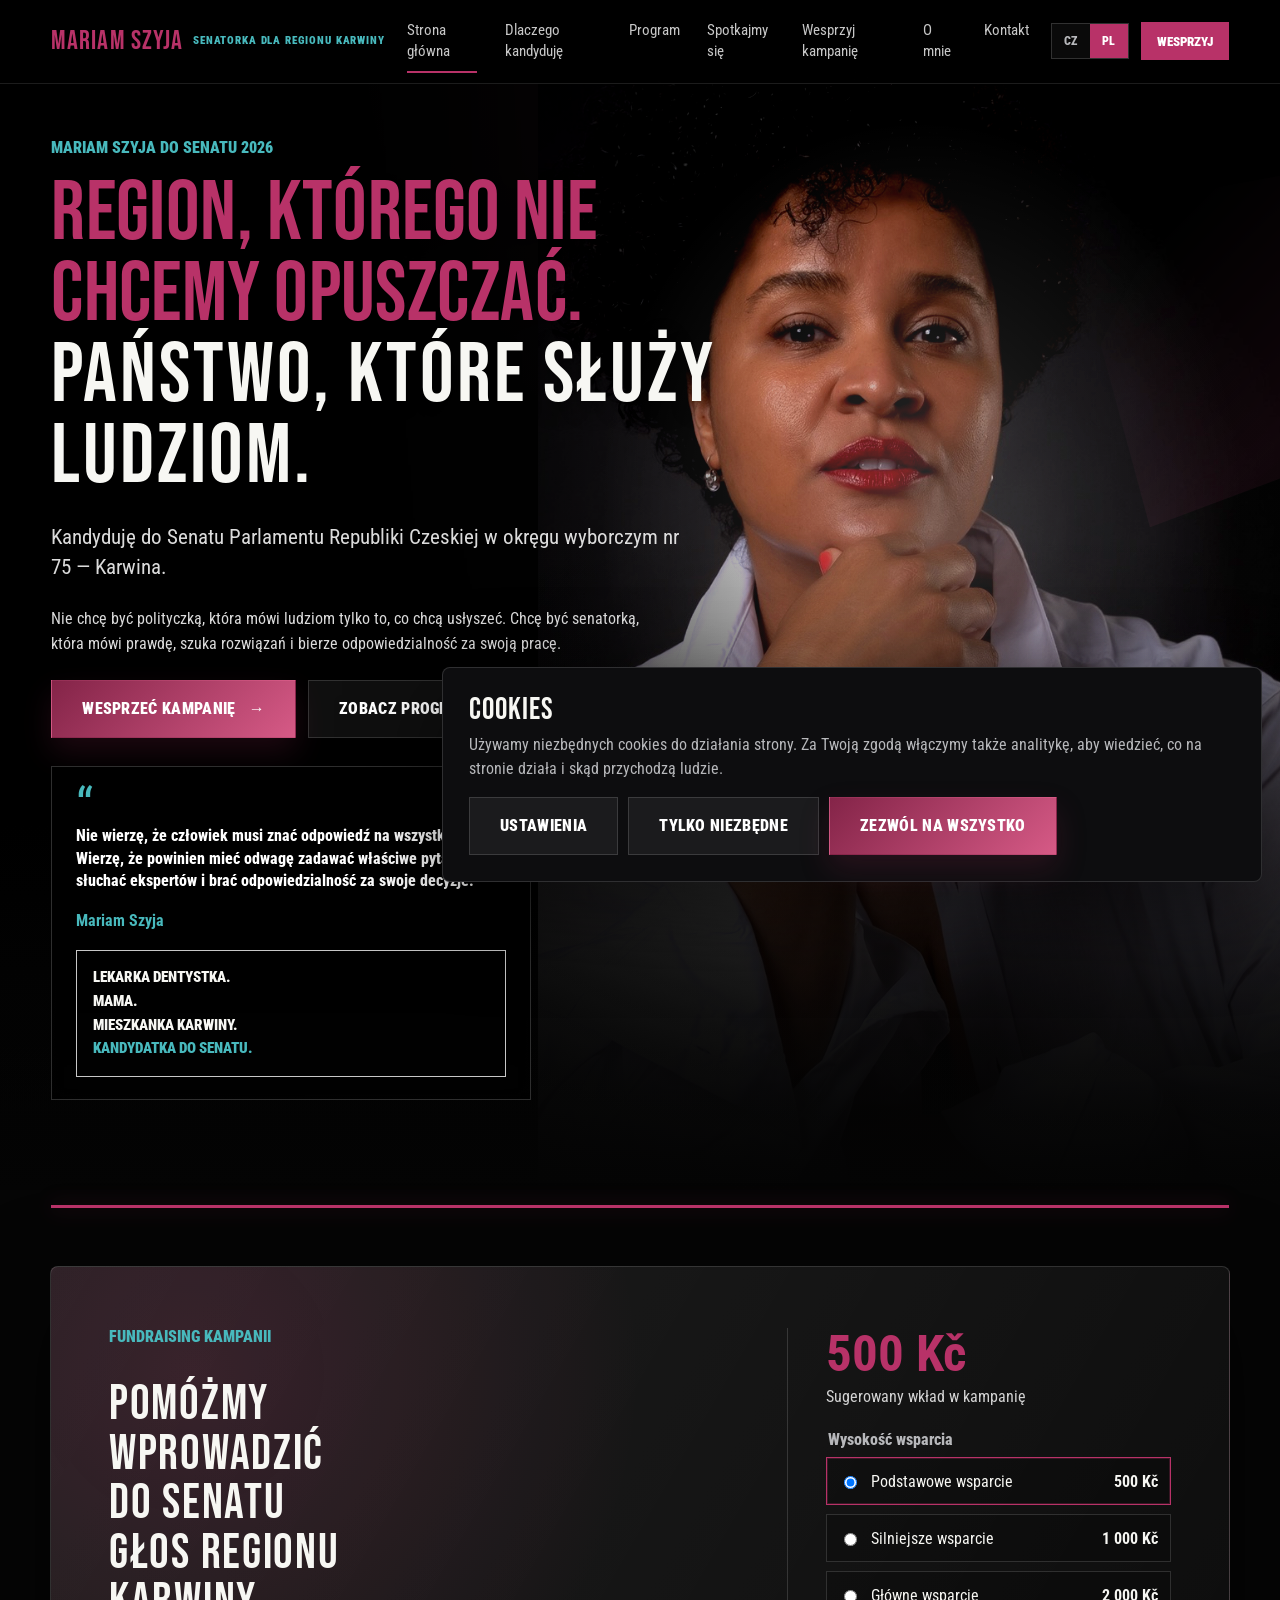
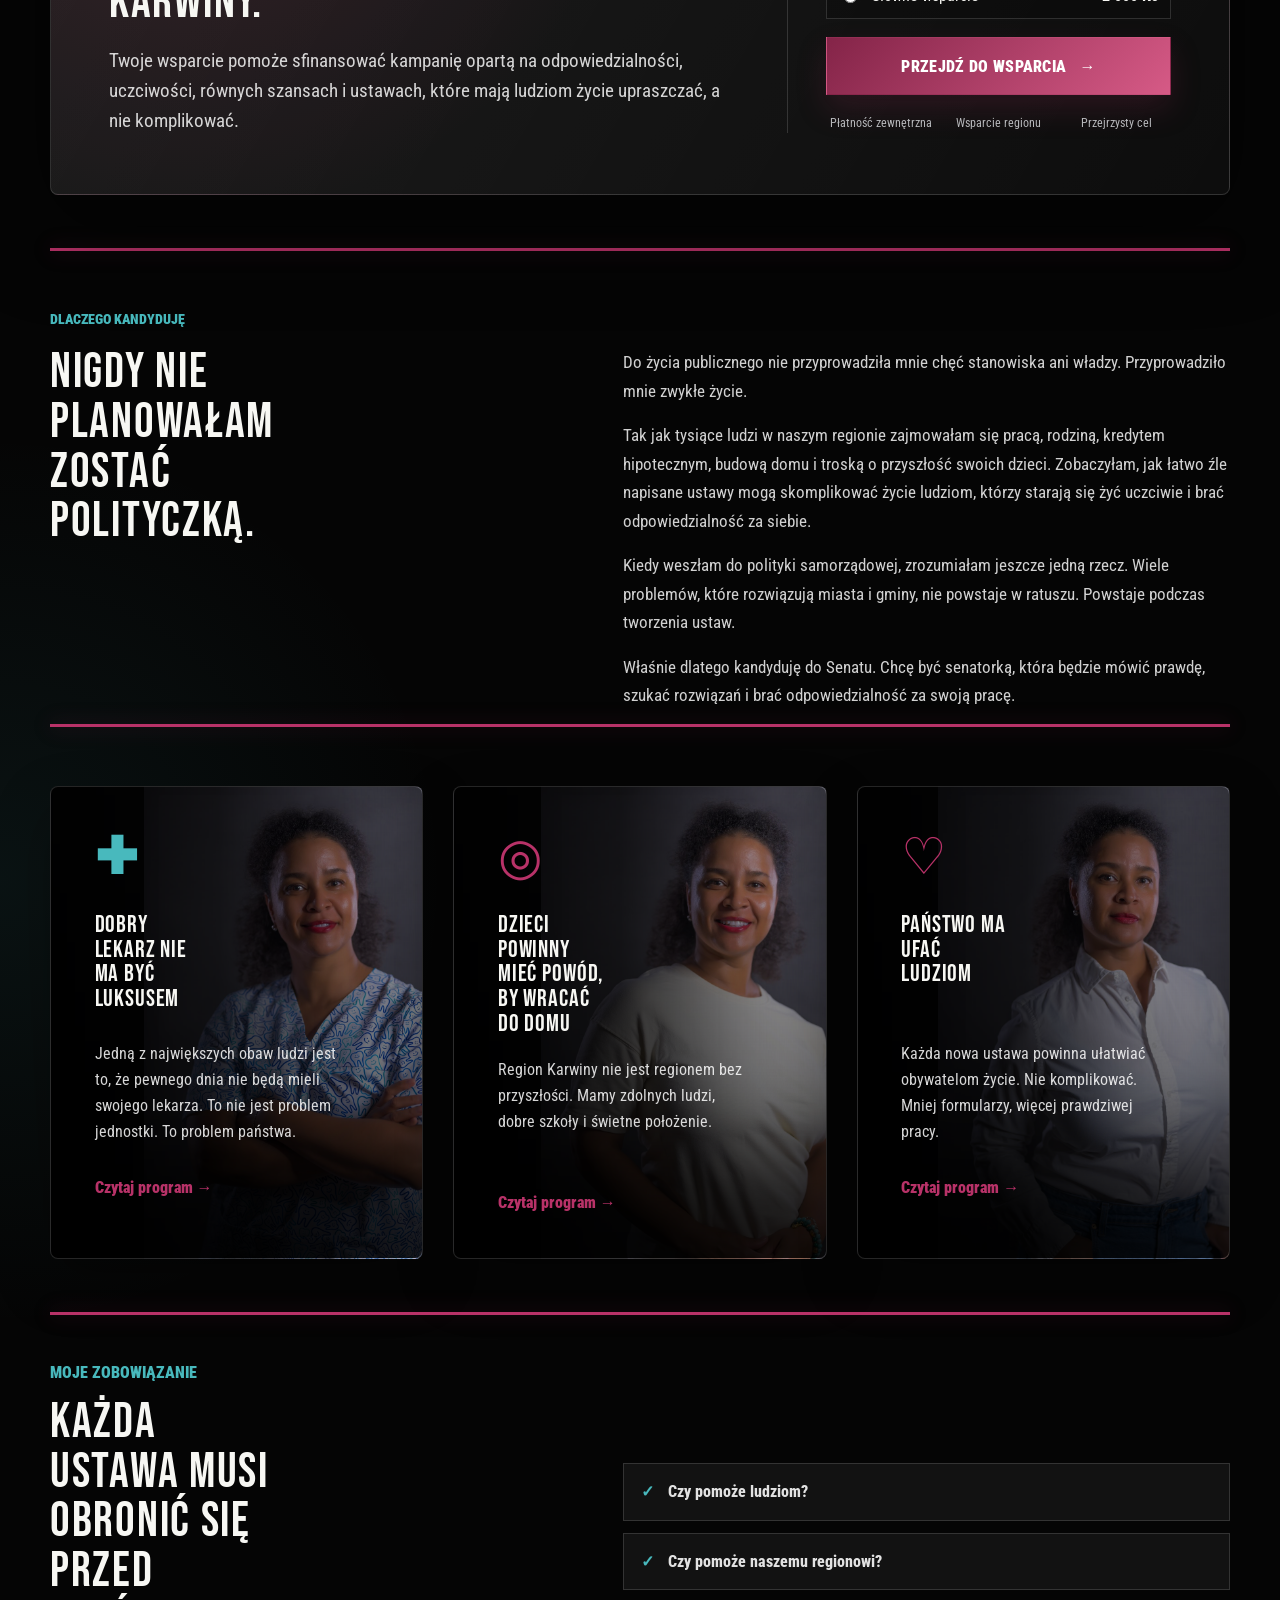
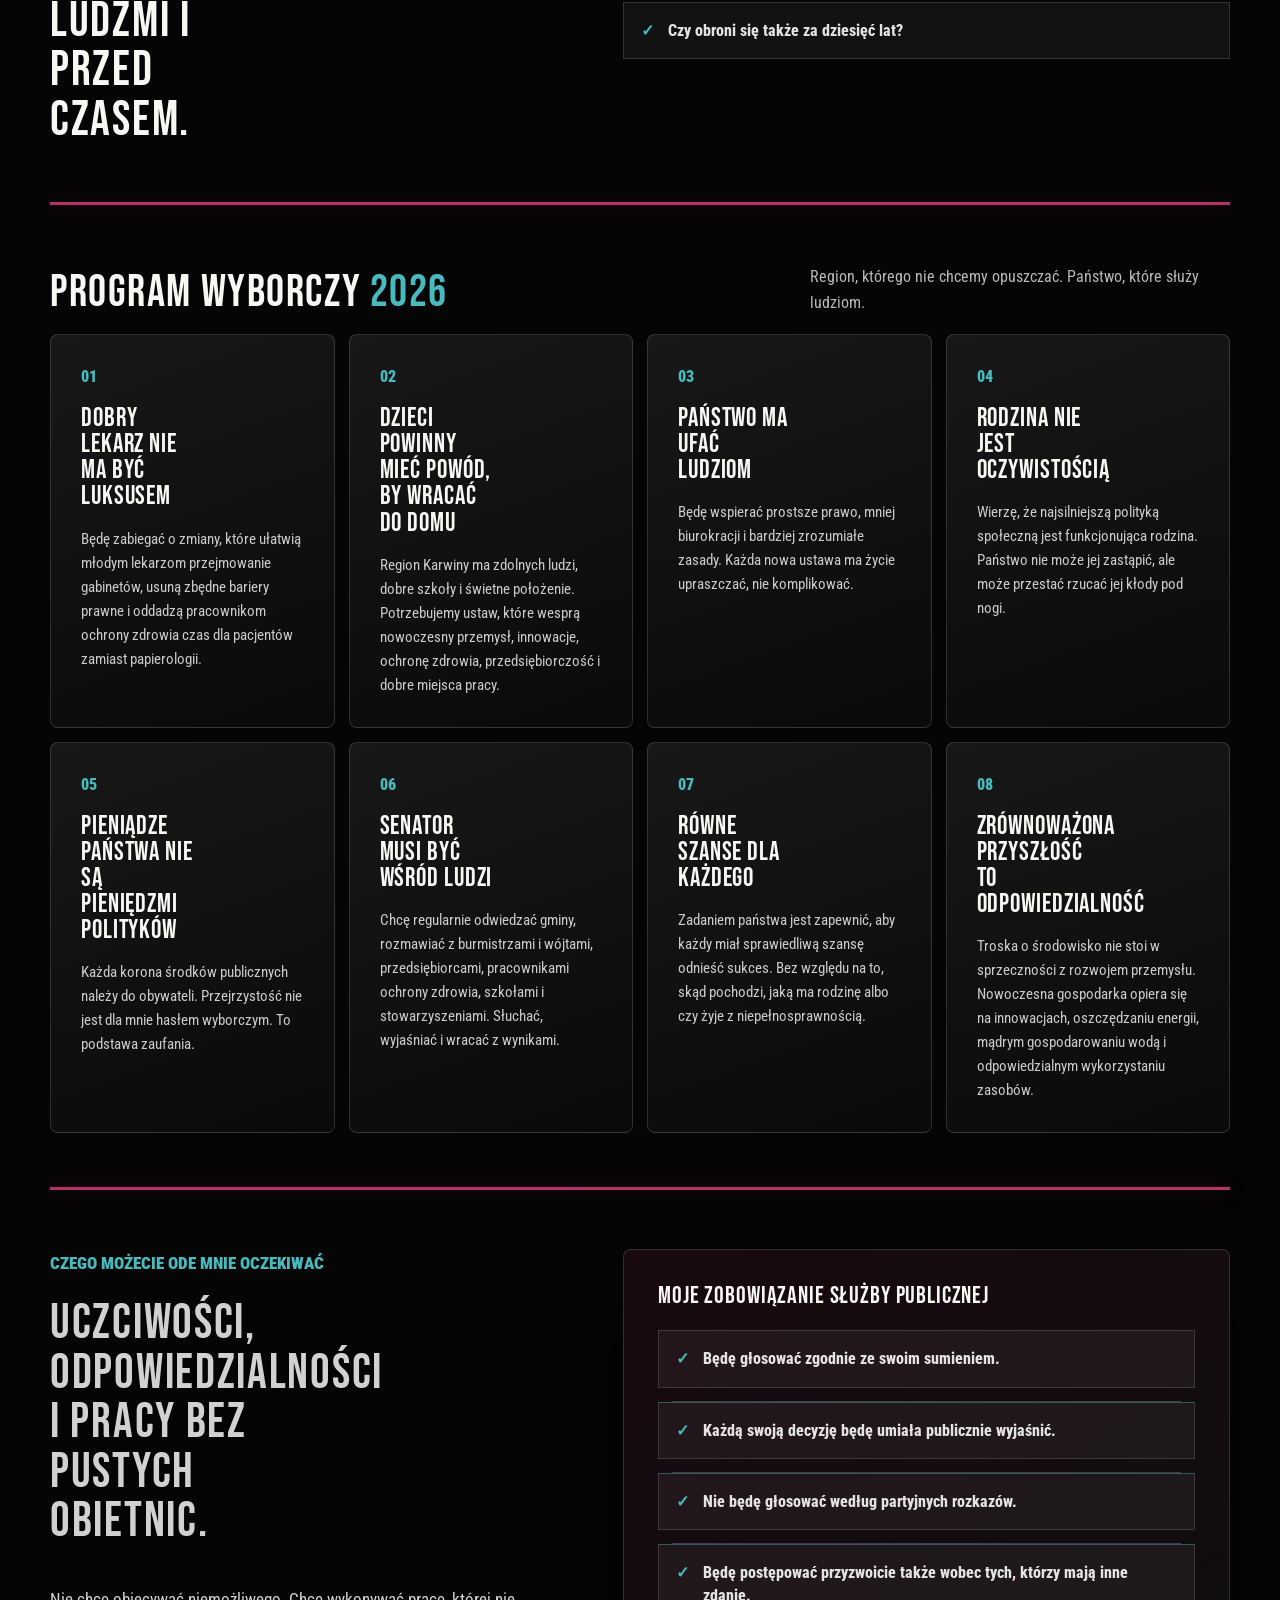
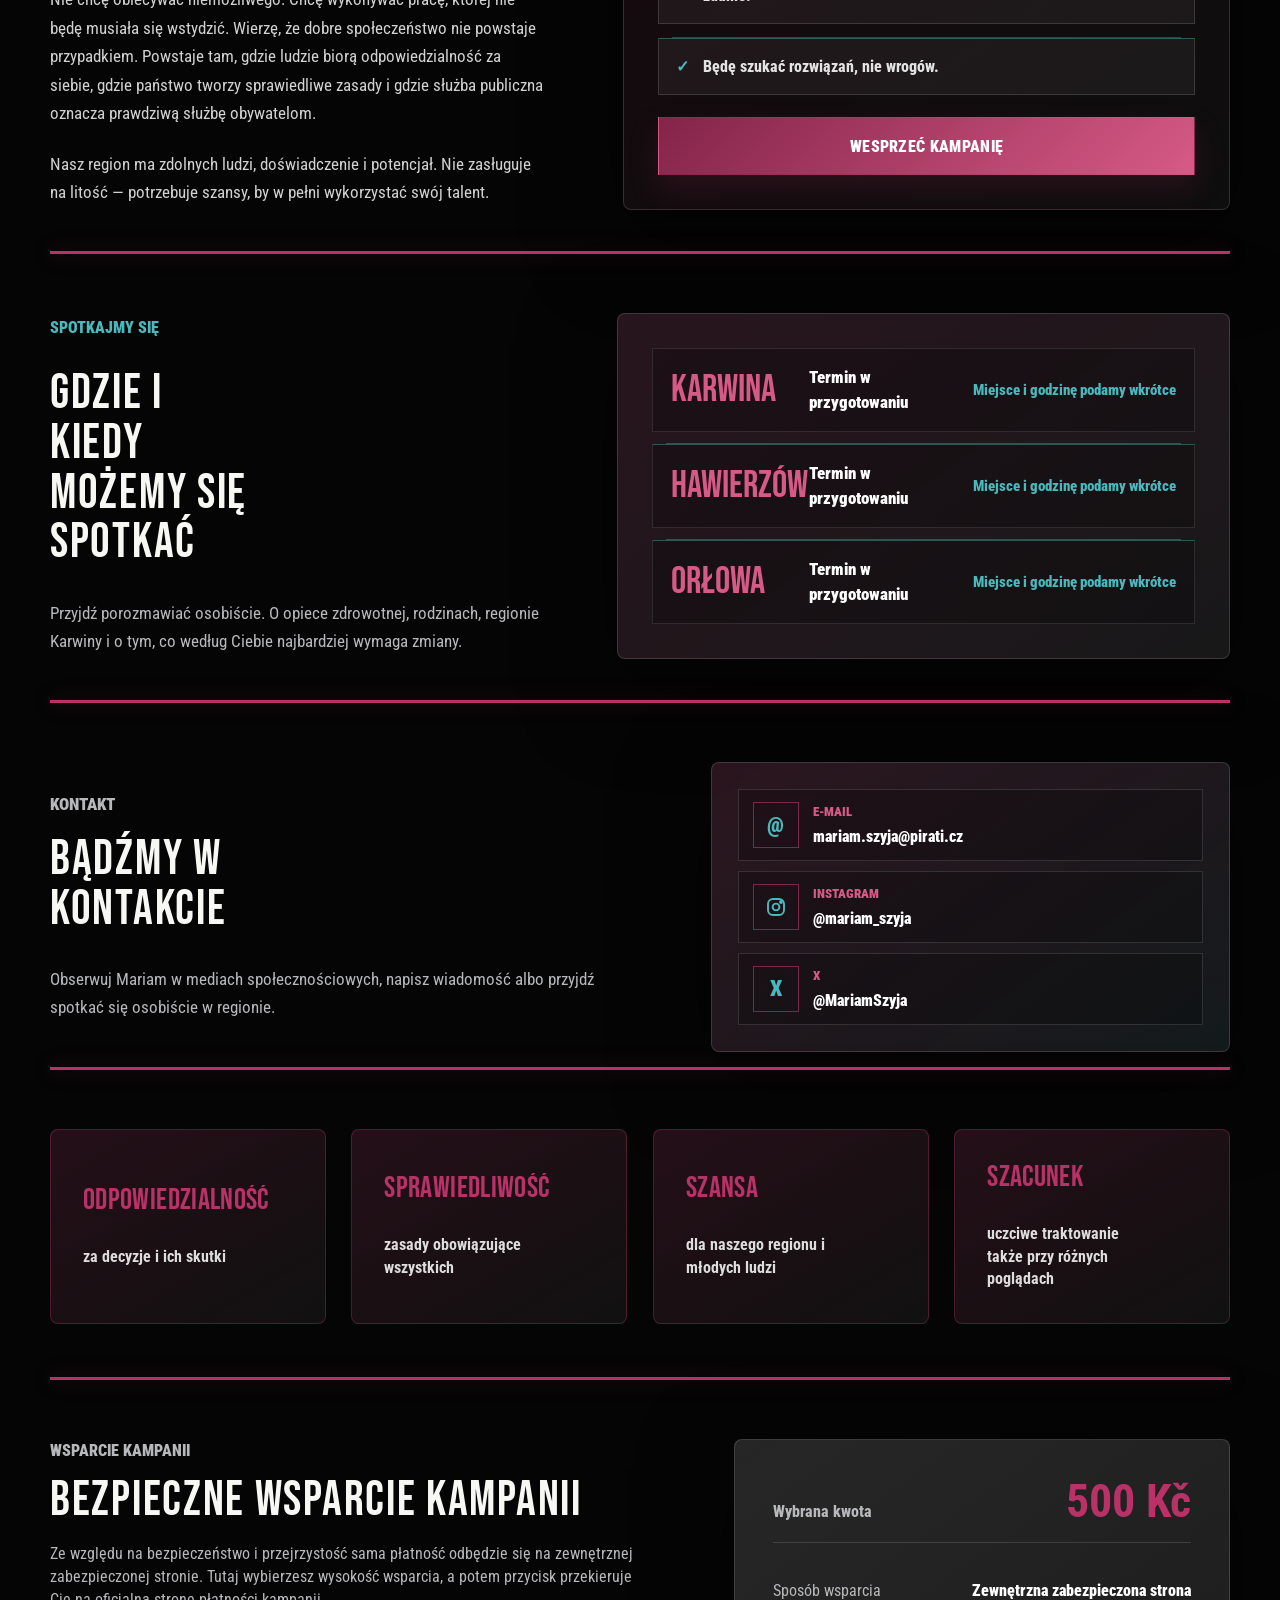
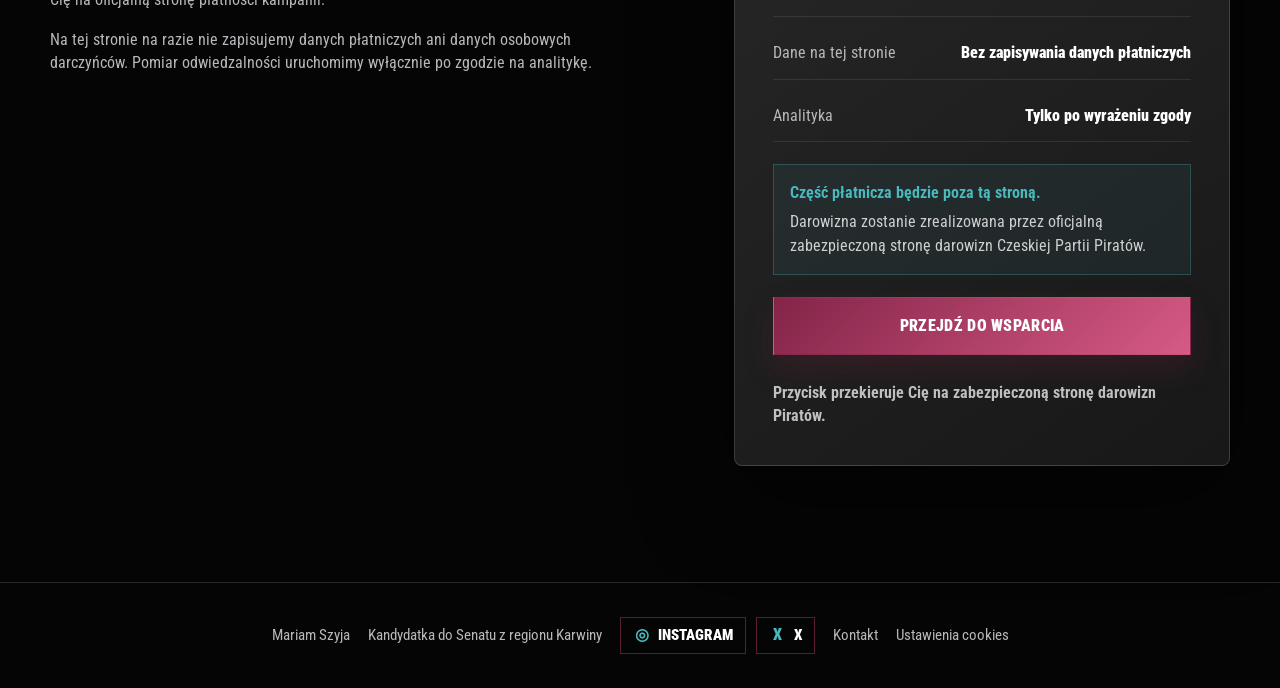
==== commit fa30ef6c: "Update Polish responsive page" ====
--- a/pl/index.html
+++ b/pl/index.html
@@ -17,7 +17,7 @@
       href="https://fonts.googleapis.com/css2?family=Bebas+Neue&family=Roboto+Condensed:wght@400;500;700;900&display=swap"
       rel="stylesheet"
     />
-    <link rel="stylesheet" href="../styles.css" />
+    <link rel="stylesheet" href="../styles.css?v=20260729-posun-fotek-2" />
   </head>
   <body>
     <header class="site-header">
@@ -196,35 +196,6 @@
               Właśnie dlatego kandyduję do Senatu. Chcę być senatorką, która będzie mówić prawdę, szukać rozwiązań i brać odpowiedzialność za swoją pracę.
             </p>
           </div>
-        </div>
-      </section>
-
-      <section class="photo-section" id="fotky">
-        <div class="section-head photo-head">
-          <h2>Mariam w regionie</h2>
-          <p>Zdjęcia z kampanii, spotkań i pracy między ludźmi.</p>
-        </div>
-        <div class="photo-grid" aria-label="Fotografie Mariam Szyja">
-          <a class="photo-card photo-card-large" href="https://drive.google.com/file/d/1qExeQVavXM38jM46M7SKz9XcOcaKgdV9/view?usp=drivesdk" target="_blank" rel="noopener noreferrer">
-            <img src="https://drive.google.com/thumbnail?id=1qExeQVavXM38jM46M7SKz9XcOcaKgdV9&sz=w1600" alt="Mariam Szyja w regionie" loading="lazy" />
-            <span>Wśród ludzi</span>
-          </a>
-          <a class="photo-card" href="https://drive.google.com/file/d/1CDS5KMuT1hs-UL59vJcW4kXGOCkMDqaK/view?usp=drivesdk" target="_blank" rel="noopener noreferrer">
-            <img src="https://drive.google.com/thumbnail?id=1CDS5KMuT1hs-UL59vJcW4kXGOCkMDqaK&sz=w1200" alt="Moment z kampanii Mariam Szyja" loading="lazy" />
-            <span>Spotkania</span>
-          </a>
-          <a class="photo-card" href="https://drive.google.com/file/d/1uaE1s3XxPbgO55hiV0hZxXSaty4VTncI/view?usp=drivesdk" target="_blank" rel="noopener noreferrer">
-            <img src="https://drive.google.com/thumbnail?id=1uaE1s3XxPbgO55hiV0hZxXSaty4VTncI&sz=w1200" alt="Mariam Szyja podczas spotkania" loading="lazy" />
-            <span>Kampania</span>
-          </a>
-          <a class="photo-card photo-card-wide" href="https://drive.google.com/file/d/1LpKHxH4eqKA-5X6AESp1nI8pkOff3EnC/view?usp=drivesdk" target="_blank" rel="noopener noreferrer">
-            <img src="https://drive.google.com/thumbnail?id=1LpKHxH4eqKA-5X6AESp1nI8pkOff3EnC&sz=w1600" alt="Mariam Szyja w terenie" loading="lazy" />
-            <span>Region Karwiny</span>
-          </a>
-          <a class="photo-card" href="https://drive.google.com/file/d/1g6nxhk4402XJrRWgvMIlhiYKsjO6U8m4/view?usp=drivesdk" target="_blank" rel="noopener noreferrer">
-            <img src="https://drive.google.com/thumbnail?id=1g6nxhk4402XJrRWgvMIlhiYKsjO6U8m4&sz=w1200" alt="Fotografia z kampanii Mariam Szyja" loading="lazy" />
-            <span>Dialog</span>
-          </a>
         </div>
       </section>
 
--- a/styles.css
+++ b/styles.css
@@ -1,4 +1,4 @@
-﻿:root {
+:root {
   --black: #050505;
   --panel: #111213;
   --panel-soft: #171819;
@@ -216,11 +216,12 @@
   position: absolute;
   inset: 0 0 0 auto;
   z-index: -3;
-  width: min(56vw, 940px);
-  height: 100%;
+  width: min(58vw, 980px);
+  height: calc(100% + 140px);
   object-fit: cover;
-  object-position: center 12%;
-  filter: saturate(1.08) contrast(1.1) brightness(1.08);
+  object-position: center 28%;
+  filter: saturate(1.14) contrast(1.16) brightness(1.16);
+  transform: translateY(-86px);
 }
 
 .hero-shade {
@@ -228,16 +229,27 @@
   inset: 0;
   z-index: -2;
   background:
-    radial-gradient(circle at 73% 38%, rgba(255, 255, 255, 0.1), transparent 18rem),
-    linear-gradient(90deg, rgba(0, 0, 0, 0.96) 0%, rgba(0, 0, 0, 0.76) 34%, rgba(0, 0, 0, 0.16) 63%, rgba(0, 0, 0, 0.24) 100%),
-    linear-gradient(180deg, rgba(0, 0, 0, 0.08), #050505 100%);
+    radial-gradient(ellipse 28rem 34rem at 72% 43%, rgba(255, 255, 255, 0.17), rgba(255, 255, 255, 0.08) 34%, transparent 72%),
+    linear-gradient(90deg, rgba(0, 0, 0, 0.97) 0%, rgba(0, 0, 0, 0.76) 34%, rgba(0, 0, 0, 0.1) 61%, rgba(0, 0, 0, 0.22) 100%),
+    linear-gradient(180deg, rgba(0, 0, 0, 0.06) 0%, rgba(0, 0, 0, 0.16) 58%, rgba(0, 0, 0, 0.88) 100%);
+}
+
+.hero::before {
+  content: "";
+  position: absolute;
+  inset: 45% 0 0;
+  z-index: -1;
+  background:
+    radial-gradient(ellipse at 73% 4%, transparent 0 19rem, rgba(0, 0, 0, 0.2) 30rem),
+    linear-gradient(180deg, transparent 0%, rgba(0, 0, 0, 0.48) 44%, #050505 100%);
+  pointer-events: none;
 }
 
 .hero::after {
   content: "";
   position: absolute;
-  top: 112px;
-  right: -24vw;
+  top: 92px;
+  right: -34vw;
   z-index: -1;
   width: 48vw;
   height: 34vw;
@@ -245,7 +257,7 @@
   min-height: 310px;
   background: linear-gradient(135deg, transparent 20%, rgba(184, 50, 104, 0.58), transparent 80%);
   clip-path: polygon(12% 24%, 100% 0, 76% 64%, 8% 100%, 0 58%);
-  opacity: 0.24;
+  opacity: 0.14;
   mix-blend-mode: screen;
 }
 
@@ -327,6 +339,10 @@
 
 .lead strong {
   color: var(--cyan);
+}
+
+.nowrap {
+  white-space: nowrap;
 }
 
 .button {
@@ -644,15 +660,15 @@
   }
 
   .hero > img {
-    width: min(52vw, 980px);
-    object-position: center 12%;
+    width: min(54vw, 1040px);
+    object-position: center 28%;
   }
 
   .hero-shade {
     background:
-      radial-gradient(circle at 73% 38%, rgba(255, 255, 255, 0.11), transparent 19rem),
-      linear-gradient(90deg, rgba(0, 0, 0, 0.98) 0%, rgba(0, 0, 0, 0.82) 28%, rgba(0, 0, 0, 0.16) 58%, rgba(0, 0, 0, 0.25) 100%),
-      linear-gradient(180deg, rgba(0, 0, 0, 0.08), #050505 100%);
+      radial-gradient(ellipse 30rem 36rem at 72% 43%, rgba(255, 255, 255, 0.17), rgba(255, 255, 255, 0.08) 34%, transparent 72%),
+      linear-gradient(90deg, rgba(0, 0, 0, 0.98) 0%, rgba(0, 0, 0, 0.8) 28%, rgba(0, 0, 0, 0.1) 58%, rgba(0, 0, 0, 0.22) 100%),
+      linear-gradient(180deg, rgba(0, 0, 0, 0.06) 0%, rgba(0, 0, 0, 0.16) 58%, rgba(0, 0, 0, 0.88) 100%);
   }
 
   .hero-copy {
@@ -708,8 +724,8 @@
   }
 
   .hero > img {
-    width: min(50vw, 1040px);
-    object-position: center 12%;
+    width: min(52vw, 1120px);
+    object-position: center 28%;
   }
 
   .hero-copy {
@@ -914,7 +930,7 @@
 }
 
 .photo-head p {
-  max-width: 440px;
+  max-width: 500px;
 }
 
 .photo-grid {
@@ -928,11 +944,13 @@
   position: relative;
   grid-column: span 3;
   min-height: 230px;
+  margin: 0;
   overflow: hidden;
   border: 1px solid rgba(184, 50, 104, 0.48);
   border-radius: 8px;
   background: #111;
   box-shadow: 0 22px 55px rgba(0, 0, 0, 0.3);
+  isolation: isolate;
 }
 
 .photo-card-large {
@@ -948,9 +966,28 @@
   width: 100%;
   height: 100%;
   object-fit: cover;
-  object-position: center;
-  filter: saturate(1.02) contrast(1.06) brightness(0.9);
+  object-position: center 22%;
+  filter: saturate(1.05) contrast(1.08) brightness(0.94);
   transition: transform 240ms ease, filter 240ms ease;
+}
+
+.portrait-crop-full img {
+  object-position: center 22%;
+}
+
+.portrait-crop-face img {
+  object-position: center 10%;
+  transform: scale(1.22);
+}
+
+.portrait-crop-detail img {
+  object-position: 54% 8%;
+  transform: scale(1.34);
+}
+
+.portrait-crop-wide img {
+  object-position: center 32%;
+  transform: scale(1.08);
 }
 
 .photo-card::after {
@@ -958,8 +995,8 @@
   position: absolute;
   inset: 0;
   background:
-    linear-gradient(180deg, transparent 42%, rgba(0, 0, 0, 0.76)),
-    linear-gradient(135deg, rgba(184, 50, 104, 0.22), transparent 46%);
+    linear-gradient(180deg, rgba(0, 0, 0, 0.05) 18%, rgba(0, 0, 0, 0.82)),
+    linear-gradient(135deg, rgba(184, 50, 104, 0.32), transparent 48%);
   pointer-events: none;
 }
 
@@ -972,11 +1009,13 @@
   font-family: var(--font-ui);
   font-weight: 900;
   text-transform: uppercase;
+  max-width: calc(100% - 36px);
+  line-height: 1.15;
 }
 
 .photo-card:hover img {
   filter: saturate(1.08) contrast(1.08) brightness(1);
-  transform: scale(1.035);
+  scale: 1.035;
 }
 
 .meet-section {
@@ -1329,26 +1368,26 @@
   overflow: hidden;
   isolation: isolate;
   background:
-    linear-gradient(90deg, rgba(0, 0, 0, 0.94) 0%, rgba(0, 0, 0, 0.82) 48%, rgba(0, 0, 0, 0.18) 100%),
-    linear-gradient(180deg, rgba(0, 0, 0, 0.08), rgba(0, 0, 0, 0.78)),
-    url("hero-person-campaign-v2.png") 78% 20% / auto 116% no-repeat,
+    linear-gradient(90deg, rgba(0, 0, 0, 0.9) 0%, rgba(0, 0, 0, 0.72) 45%, rgba(0, 0, 0, 0.04) 100%),
+    linear-gradient(180deg, rgba(0, 0, 0, 0.02), rgba(0, 0, 0, 0.62)),
+    url("mariam-card-dentist.jpg") calc(100% + 72px) 18% / auto 112% no-repeat,
     #101011;
-  box-shadow: inset 0 -120px 110px rgba(0, 0, 0, 0.8), 0 22px 56px rgba(0, 0, 0, 0.28);
+  box-shadow: inset 0 -100px 90px rgba(0, 0, 0, 0.66), 0 22px 56px rgba(0, 0, 0, 0.28);
 }
 
 .reason-grid article:nth-child(2) {
   background:
-    linear-gradient(90deg, rgba(0, 0, 0, 0.94) 0%, rgba(0, 0, 0, 0.82) 50%, rgba(0, 0, 0, 0.16) 100%),
-    linear-gradient(180deg, rgba(0, 0, 0, 0.08), rgba(0, 0, 0, 0.78)),
-    url("hero-person-campaign-v2.png") 82% 18% / auto 118% no-repeat,
+    linear-gradient(90deg, rgba(0, 0, 0, 0.9) 0%, rgba(0, 0, 0, 0.72) 45%, rgba(0, 0, 0, 0.04) 100%),
+    linear-gradient(180deg, rgba(0, 0, 0, 0.02), rgba(0, 0, 0, 0.62)),
+    url("mariam-card-light.jpg") calc(100% + 72px) 16% / auto 114% no-repeat,
     #101011;
 }
 
 .reason-grid article:nth-child(3) {
   background:
-    linear-gradient(90deg, rgba(0, 0, 0, 0.94) 0%, rgba(0, 0, 0, 0.82) 50%, rgba(0, 0, 0, 0.16) 100%),
-    linear-gradient(180deg, rgba(0, 0, 0, 0.08), rgba(0, 0, 0, 0.78)),
-    url("hero-person-campaign-v2.png") 84% 18% / auto 118% no-repeat,
+    linear-gradient(90deg, rgba(0, 0, 0, 0.9) 0%, rgba(0, 0, 0, 0.72) 45%, rgba(0, 0, 0, 0.04) 100%),
+    linear-gradient(180deg, rgba(0, 0, 0, 0.02), rgba(0, 0, 0, 0.62)),
+    url("mariam-card-white-shirt.jpg") calc(100% + 72px) 14% / auto 116% no-repeat,
     #101011;
 }
 
@@ -1987,18 +2026,25 @@
     grid-template-rows: 74px auto auto auto;
     min-height: 360px;
     background:
-      linear-gradient(90deg, rgba(0, 0, 0, 0.95) 0%, rgba(0, 0, 0, 0.84) 56%, rgba(0, 0, 0, 0.26) 100%),
-      linear-gradient(180deg, rgba(0, 0, 0, 0.08), rgba(0, 0, 0, 0.78)),
-      url("hero-person-campaign-v2.png") 92% 18% / auto 120% no-repeat,
+      linear-gradient(90deg, rgba(0, 0, 0, 0.92) 0%, rgba(0, 0, 0, 0.78) 54%, rgba(0, 0, 0, 0.14) 100%),
+      linear-gradient(180deg, rgba(0, 0, 0, 0.04), rgba(0, 0, 0, 0.66)),
+      url("mariam-card-dentist.jpg") calc(100% + 54px) 16% / auto 116% no-repeat,
       #101011;
   }
 
-  .reason-grid article:nth-child(2),
+  .reason-grid article:nth-child(2) {
+    background:
+      linear-gradient(90deg, rgba(0, 0, 0, 0.92) 0%, rgba(0, 0, 0, 0.78) 54%, rgba(0, 0, 0, 0.14) 100%),
+      linear-gradient(180deg, rgba(0, 0, 0, 0.04), rgba(0, 0, 0, 0.66)),
+      url("mariam-card-light.jpg") calc(100% + 54px) 16% / auto 116% no-repeat,
+      #101011;
+  }
+
   .reason-grid article:nth-child(3) {
     background:
-      linear-gradient(90deg, rgba(0, 0, 0, 0.95) 0%, rgba(0, 0, 0, 0.84) 56%, rgba(0, 0, 0, 0.26) 100%),
-      linear-gradient(180deg, rgba(0, 0, 0, 0.08), rgba(0, 0, 0, 0.78)),
-      url("hero-person-campaign-v2.png") 92% 18% / auto 120% no-repeat,
+      linear-gradient(90deg, rgba(0, 0, 0, 0.92) 0%, rgba(0, 0, 0, 0.78) 54%, rgba(0, 0, 0, 0.14) 100%),
+      linear-gradient(180deg, rgba(0, 0, 0, 0.04), rgba(0, 0, 0, 0.66)),
+      url("mariam-card-white-shirt.jpg") calc(100% + 54px) 14% / auto 116% no-repeat,
       #101011;
   }
 
@@ -2098,9 +2144,25 @@
     min-height: 330px;
     padding: 24px;
     background:
-      linear-gradient(90deg, rgba(0, 0, 0, 0.96), rgba(0, 0, 0, 0.82)),
-      linear-gradient(180deg, rgba(0, 0, 0, 0.72), rgba(0, 0, 0, 0.92)),
-      url("hero-person-campaign-v2.png") 100% 8% / auto 92% no-repeat,
+      linear-gradient(90deg, rgba(0, 0, 0, 0.94), rgba(0, 0, 0, 0.76)),
+      linear-gradient(180deg, rgba(0, 0, 0, 0.56), rgba(0, 0, 0, 0.82)),
+      url("mariam-card-dentist.jpg") calc(100% + 28px) 8% / auto 92% no-repeat,
+      #101011;
+  }
+
+  .reason-grid article:nth-child(2) {
+    background:
+      linear-gradient(90deg, rgba(0, 0, 0, 0.94), rgba(0, 0, 0, 0.76)),
+      linear-gradient(180deg, rgba(0, 0, 0, 0.56), rgba(0, 0, 0, 0.82)),
+      url("mariam-card-light.jpg") calc(100% + 28px) 8% / auto 92% no-repeat,
+      #101011;
+  }
+
+  .reason-grid article:nth-child(3) {
+    background:
+      linear-gradient(90deg, rgba(0, 0, 0, 0.94), rgba(0, 0, 0, 0.76)),
+      linear-gradient(180deg, rgba(0, 0, 0, 0.56), rgba(0, 0, 0, 0.82)),
+      url("mariam-card-white-shirt.jpg") calc(100% + 28px) 8% / auto 92% no-repeat,
       #101011;
   }
 
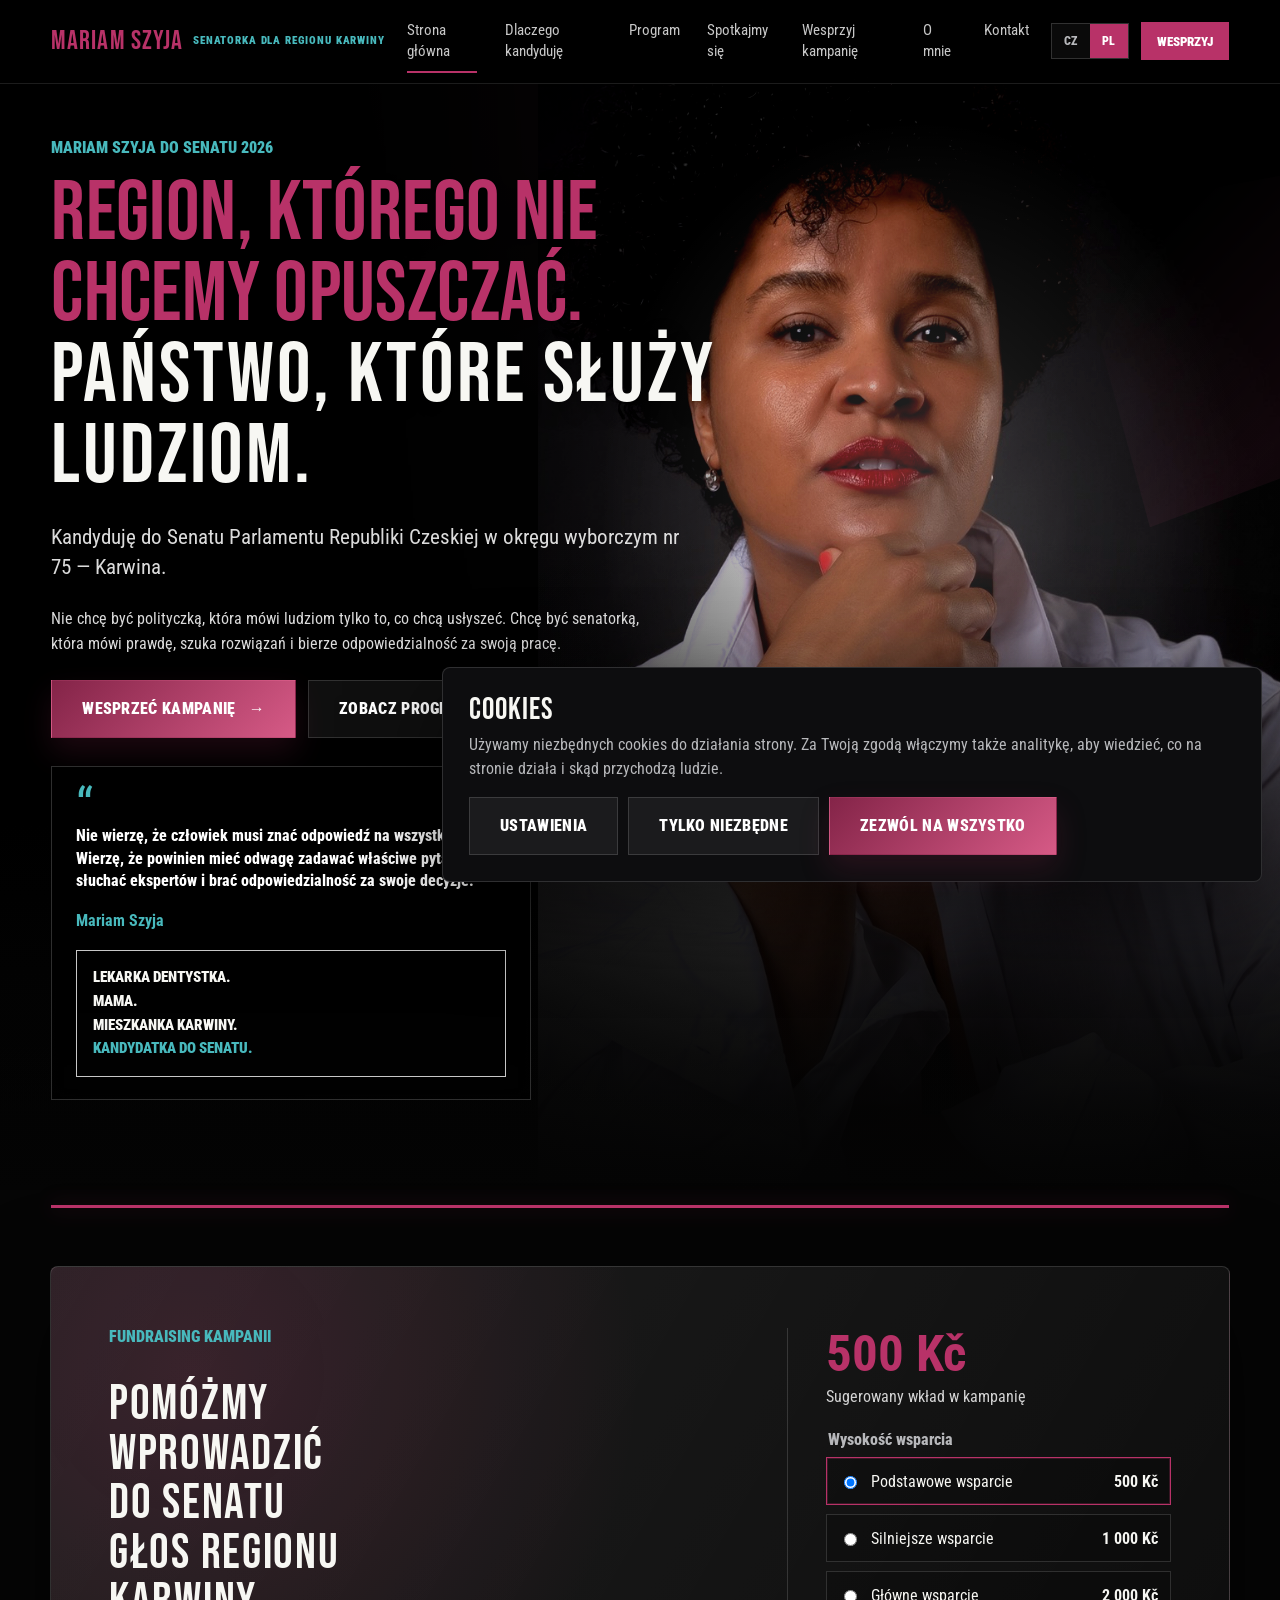
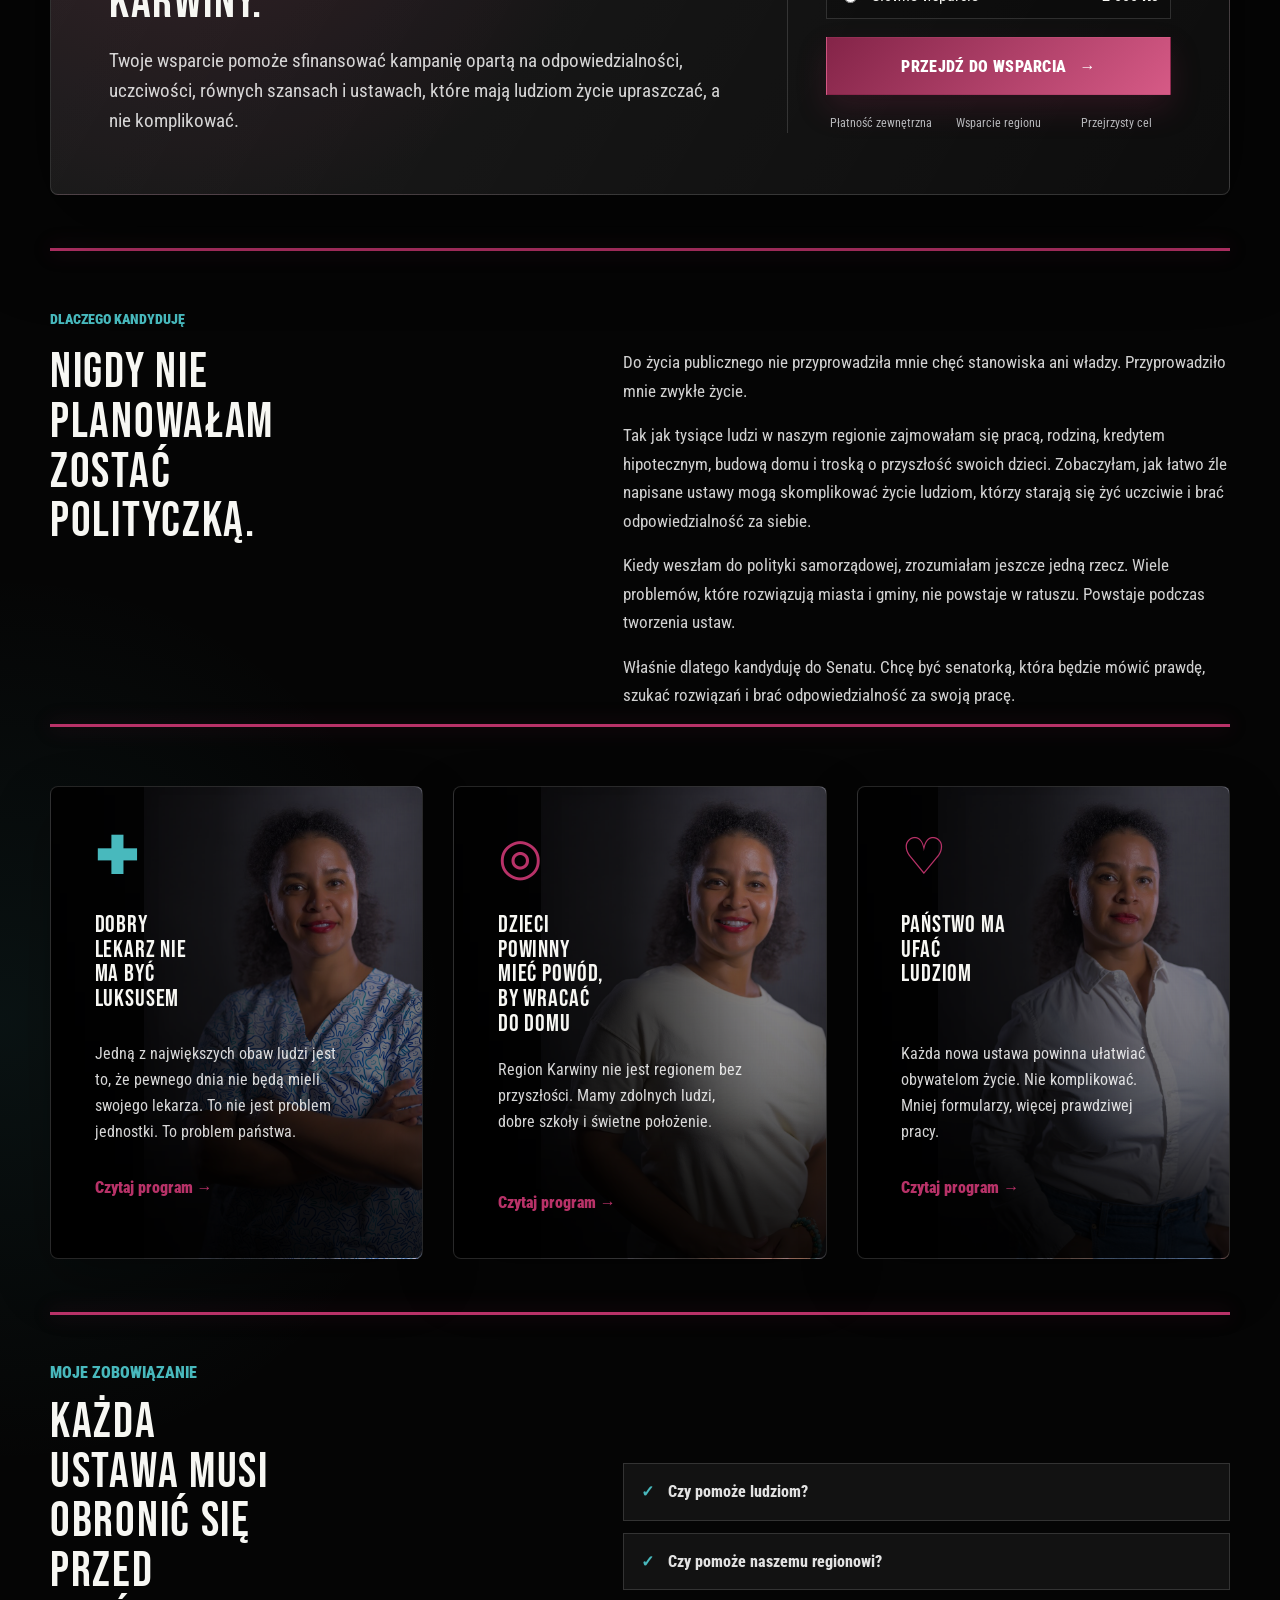
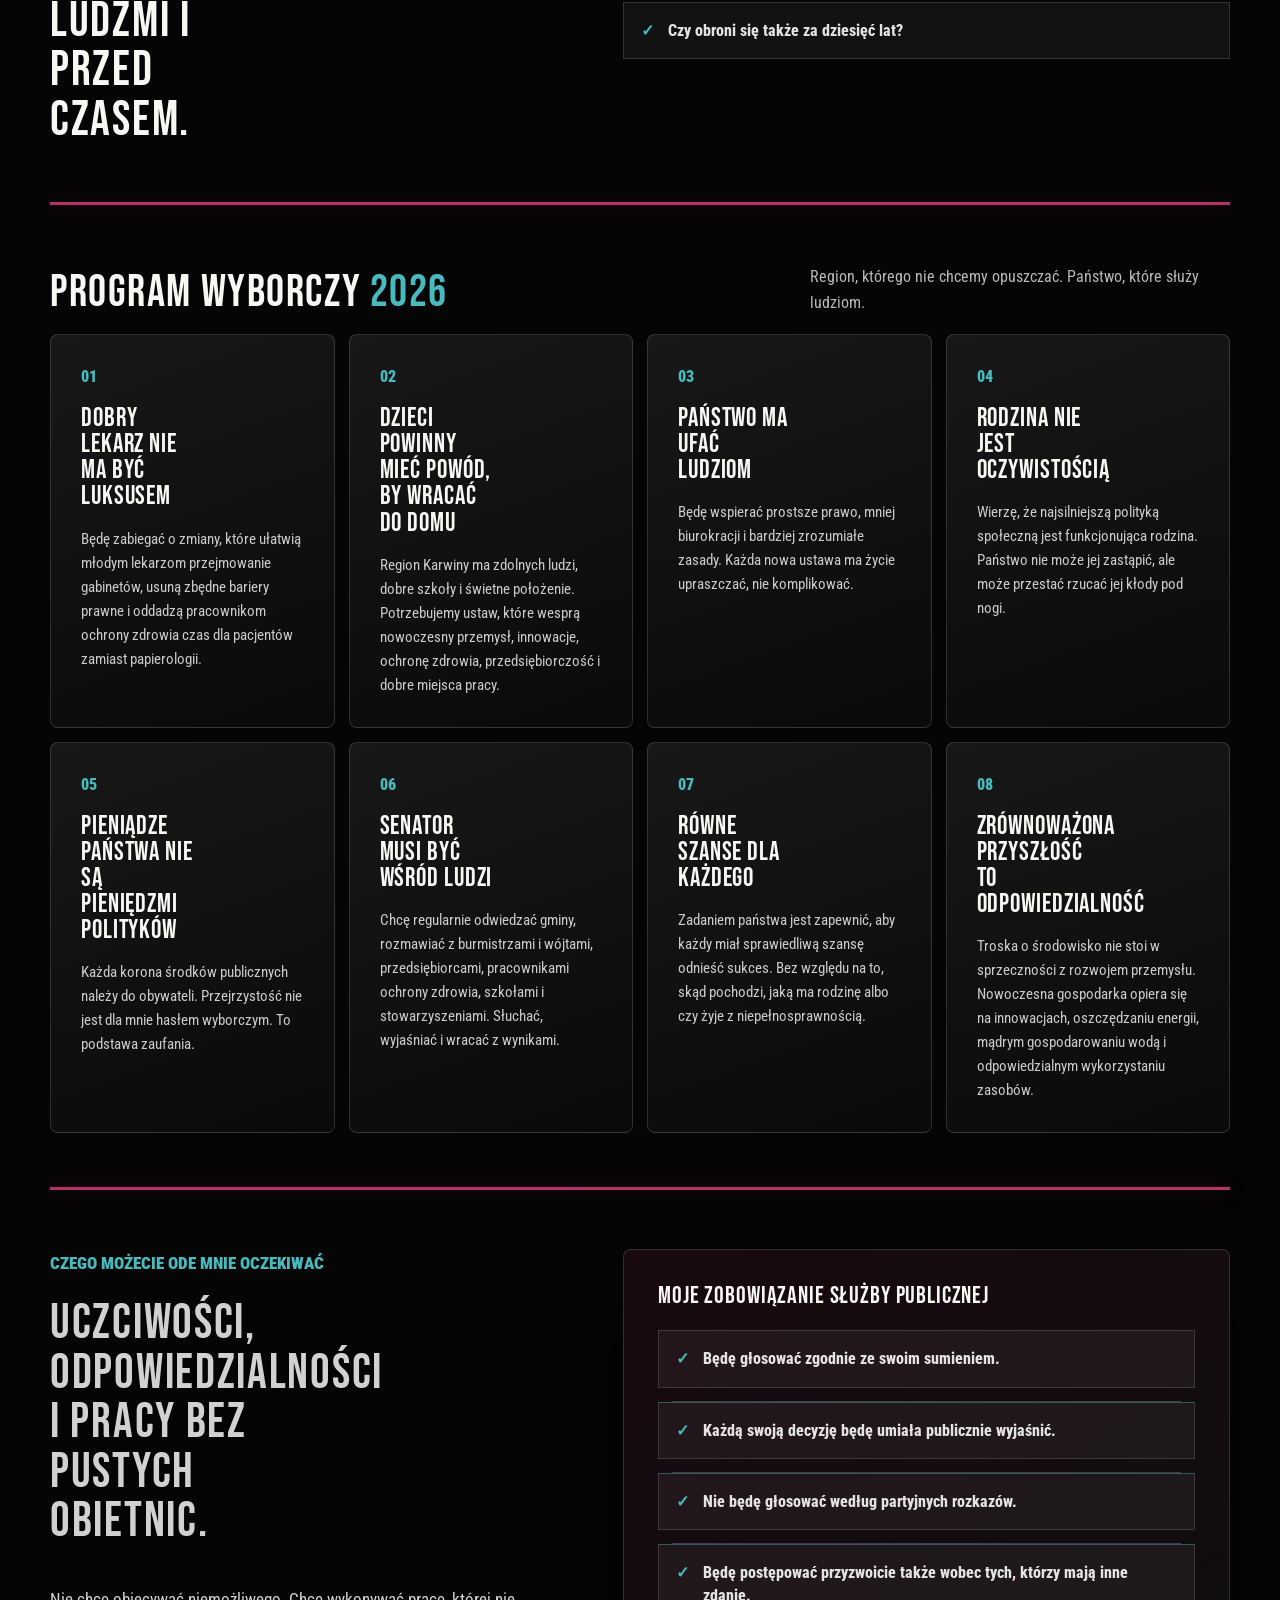
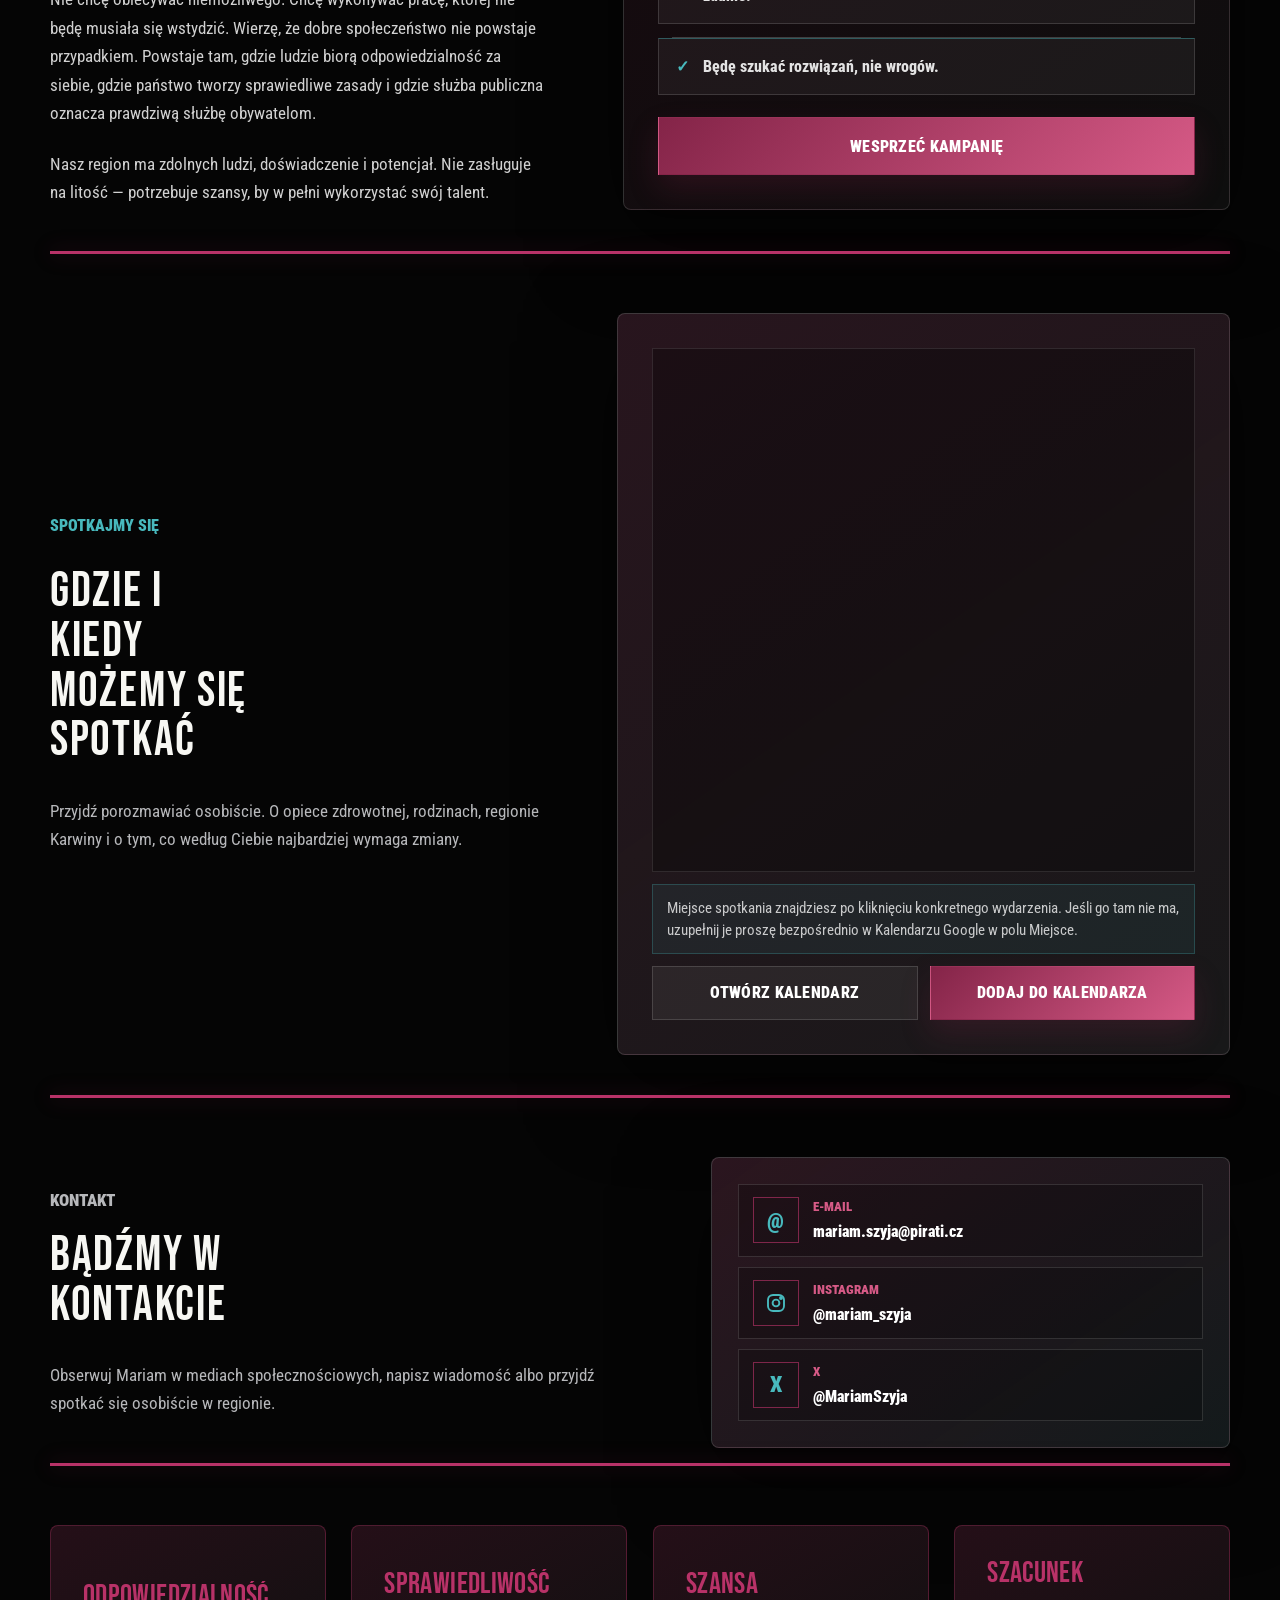
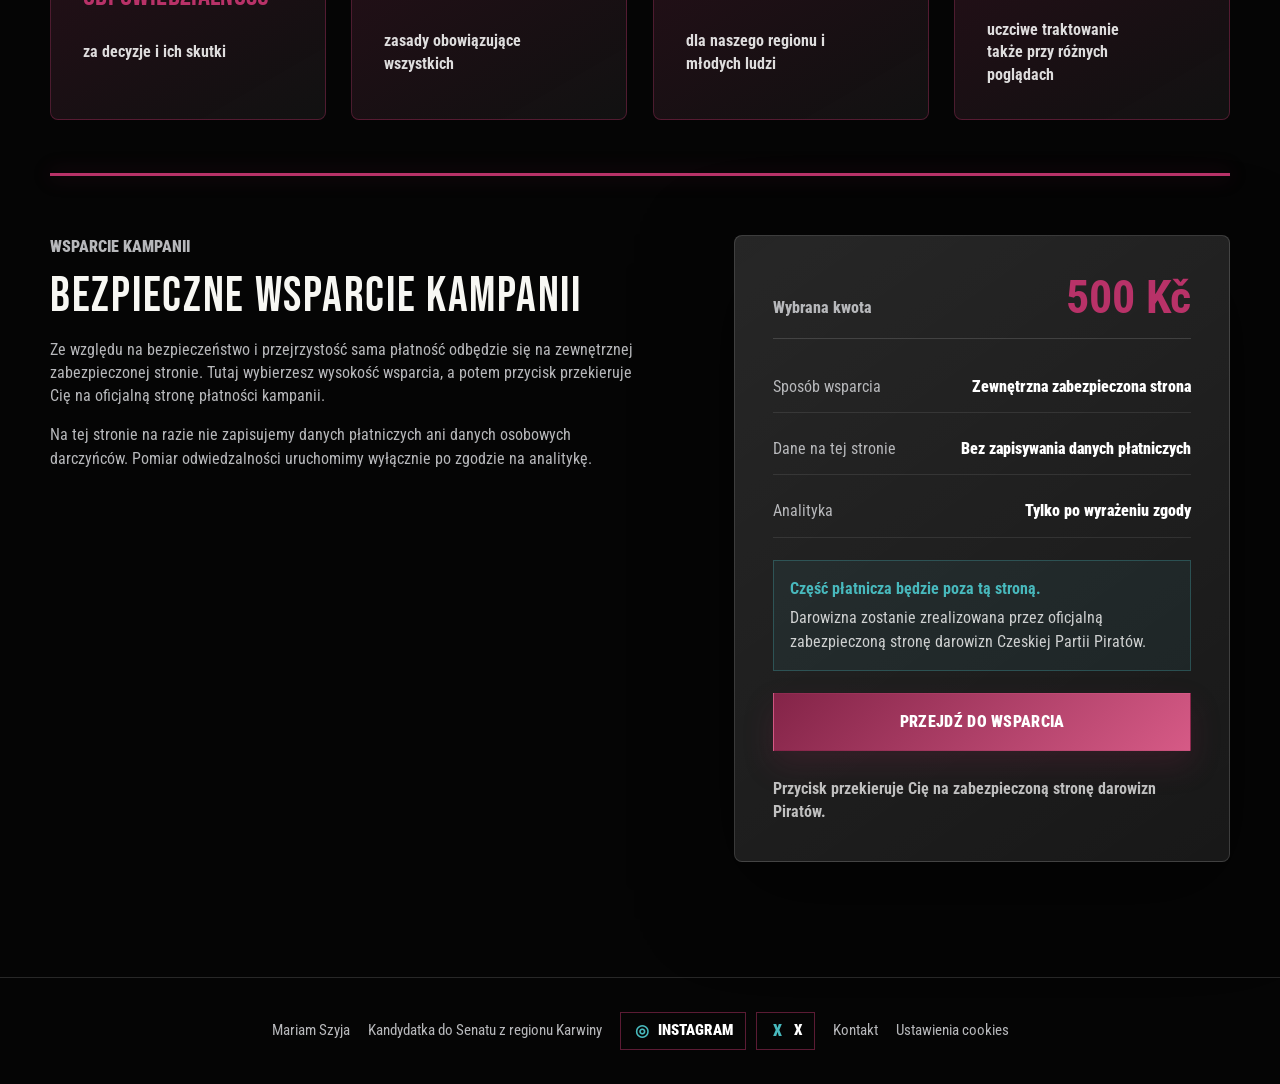
==== commit aa24584a: "Update Polish calendar section" ====
--- a/pl/index.html
+++ b/pl/index.html
@@ -338,21 +338,31 @@
           </p>
         </div>
         <div class="meet-card">
-          <article>
-            <span>Karwina</span>
-            <strong>Termin w przygotowaniu</strong>
-            <small>Miejsce i godzinę podamy wkrótce</small>
-          </article>
-          <article>
-            <span>Hawierzów</span>
-            <strong>Termin w przygotowaniu</strong>
-            <small>Miejsce i godzinę podamy wkrótce</small>
-          </article>
-          <article>
-            <span>Orłowa</span>
-            <strong>Termin w przygotowaniu</strong>
-            <small>Miejsce i godzinę podamy wkrótce</small>
-          </article>
+          <div class="meet-calendar">
+            <iframe
+              title="Kalendarz spotkań z Mariam Szyja"
+              src="https://calendar.google.com/calendar/embed?src=b9faabfb291e29b54ca7de5a6951c136dfad33c0c7bee5c51d5f321ce93d0ef6%40group.calendar.google.com&amp;ctz=Europe%2FPrague&amp;mode=WEEK&amp;showTitle=0&amp;showNav=1&amp;showDate=1&amp;showPrint=0&amp;showTabs=0&amp;showCalendars=0"
+              loading="lazy"
+            ></iframe>
+          </div>
+          <p class="meet-note">
+            Miejsce spotkania znajdziesz po kliknięciu konkretnego wydarzenia. Jeśli go tam nie ma,
+            uzupełnij je proszę bezpośrednio w Kalendarzu Google w polu Miejsce.
+          </p>
+          <div class="meet-actions">
+            <a
+              class="button secondary"
+              href="https://calendar.google.com/calendar/embed?src=b9faabfb291e29b54ca7de5a6951c136dfad33c0c7bee5c51d5f321ce93d0ef6%40group.calendar.google.com&amp;ctz=Europe%2FPrague"
+              target="_blank"
+              rel="noopener noreferrer"
+            >Otwórz kalendarz</a>
+            <a
+              class="button primary"
+              href="https://calendar.google.com/calendar/u/0/r?cid=b9faabfb291e29b54ca7de5a6951c136dfad33c0c7bee5c51d5f321ce93d0ef6%40group.calendar.google.com"
+              target="_blank"
+              rel="noopener noreferrer"
+            >Dodaj do kalendarza</a>
+          </div>
         </div>
       </section>
 
--- a/styles.css
+++ b/styles.css
@@ -1178,6 +1178,46 @@
   box-shadow: var(--shadow);
 }
 
+.meet-calendar {
+  min-height: 430px;
+  overflow: hidden;
+  border: 1px solid rgba(255, 255, 255, 0.11);
+  background: rgba(0, 0, 0, 0.32);
+}
+
+.meet-calendar iframe {
+  display: block;
+  width: 100%;
+  height: min(58vh, 540px);
+  min-height: 430px;
+  border: 0;
+  filter: grayscale(1) contrast(1.08) brightness(0.9);
+}
+
+.meet-note {
+  margin: 0;
+  padding: 12px 14px;
+  border: 1px solid rgba(72, 185, 189, 0.26);
+  background: rgba(72, 185, 189, 0.08);
+  color: rgba(255, 255, 255, 0.76);
+  font-family: var(--font-ui);
+  font-size: 0.95rem;
+  line-height: 1.45;
+}
+
+.meet-actions {
+  display: grid;
+  grid-template-columns: repeat(2, minmax(0, 1fr));
+  gap: 12px;
+}
+
+.meet-actions .button {
+  justify-content: center;
+  min-height: 54px;
+  padding-inline: 18px;
+  text-align: center;
+}
+
 .meet-card article {
   display: grid;
   grid-template-columns: minmax(120px, 0.7fr) minmax(0, 1fr) auto;
@@ -2012,6 +2052,10 @@
 
   .meet-copy h2 {
     max-width: 14ch;
+  }
+
+  .meet-calendar iframe {
+    height: 460px;
   }
 
   .stats {
@@ -2192,6 +2236,10 @@
     padding-inline: 18px;
   }
 
+  .meet-actions {
+    grid-template-columns: 1fr;
+  }
+
   .month-row {
     grid-template-columns: repeat(2, 1fr);
   }
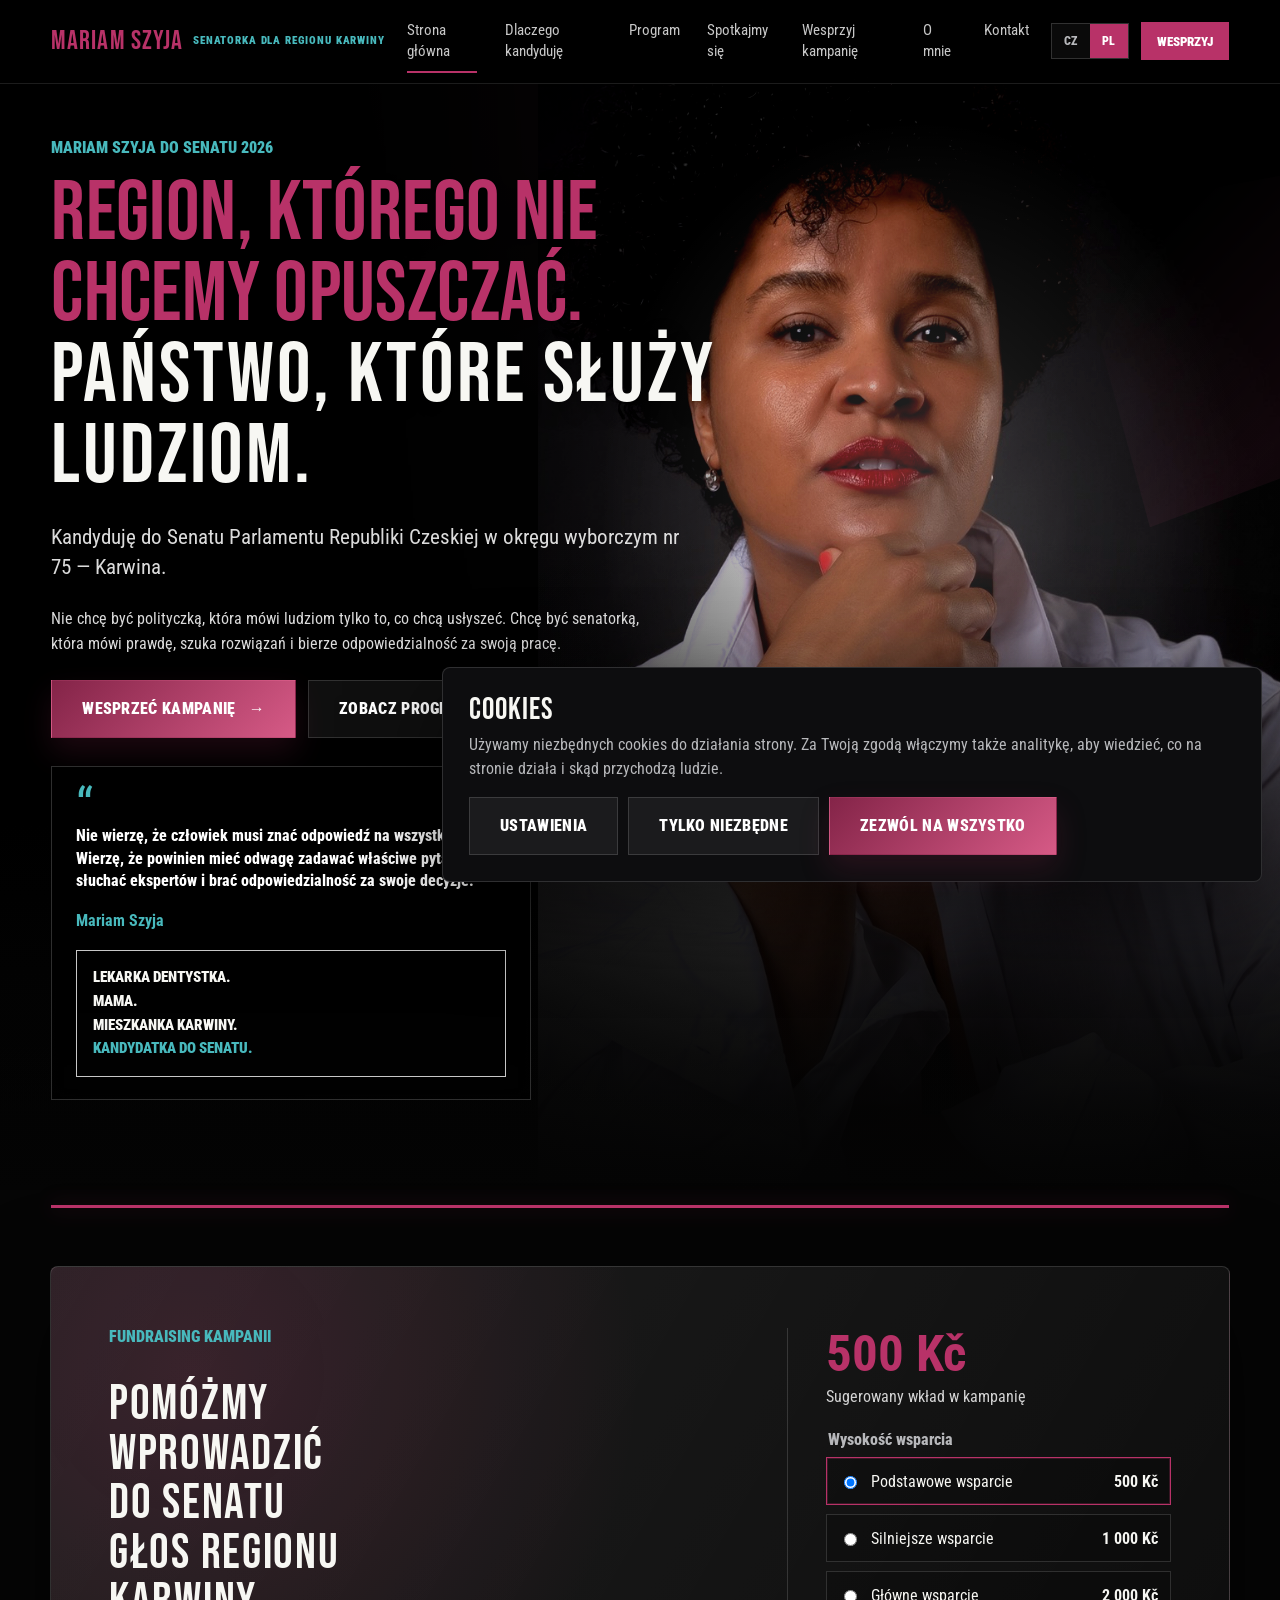
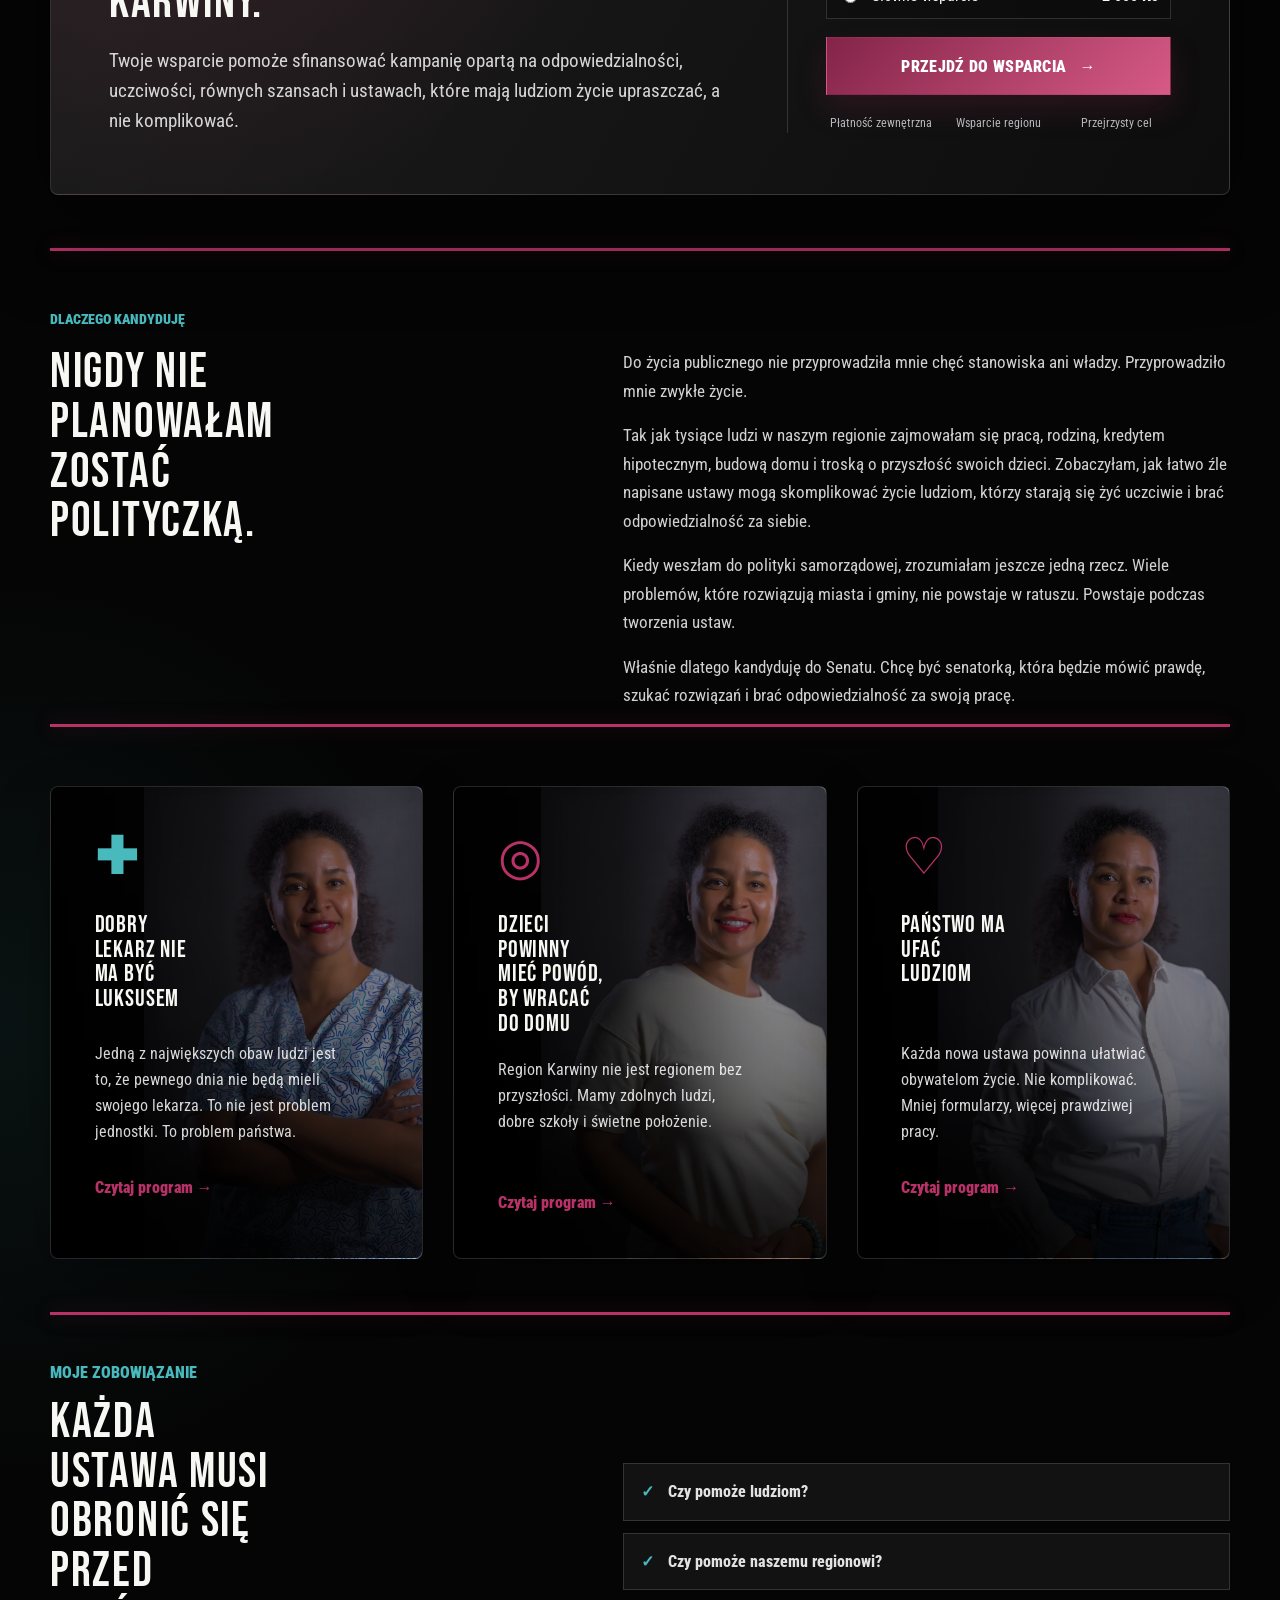
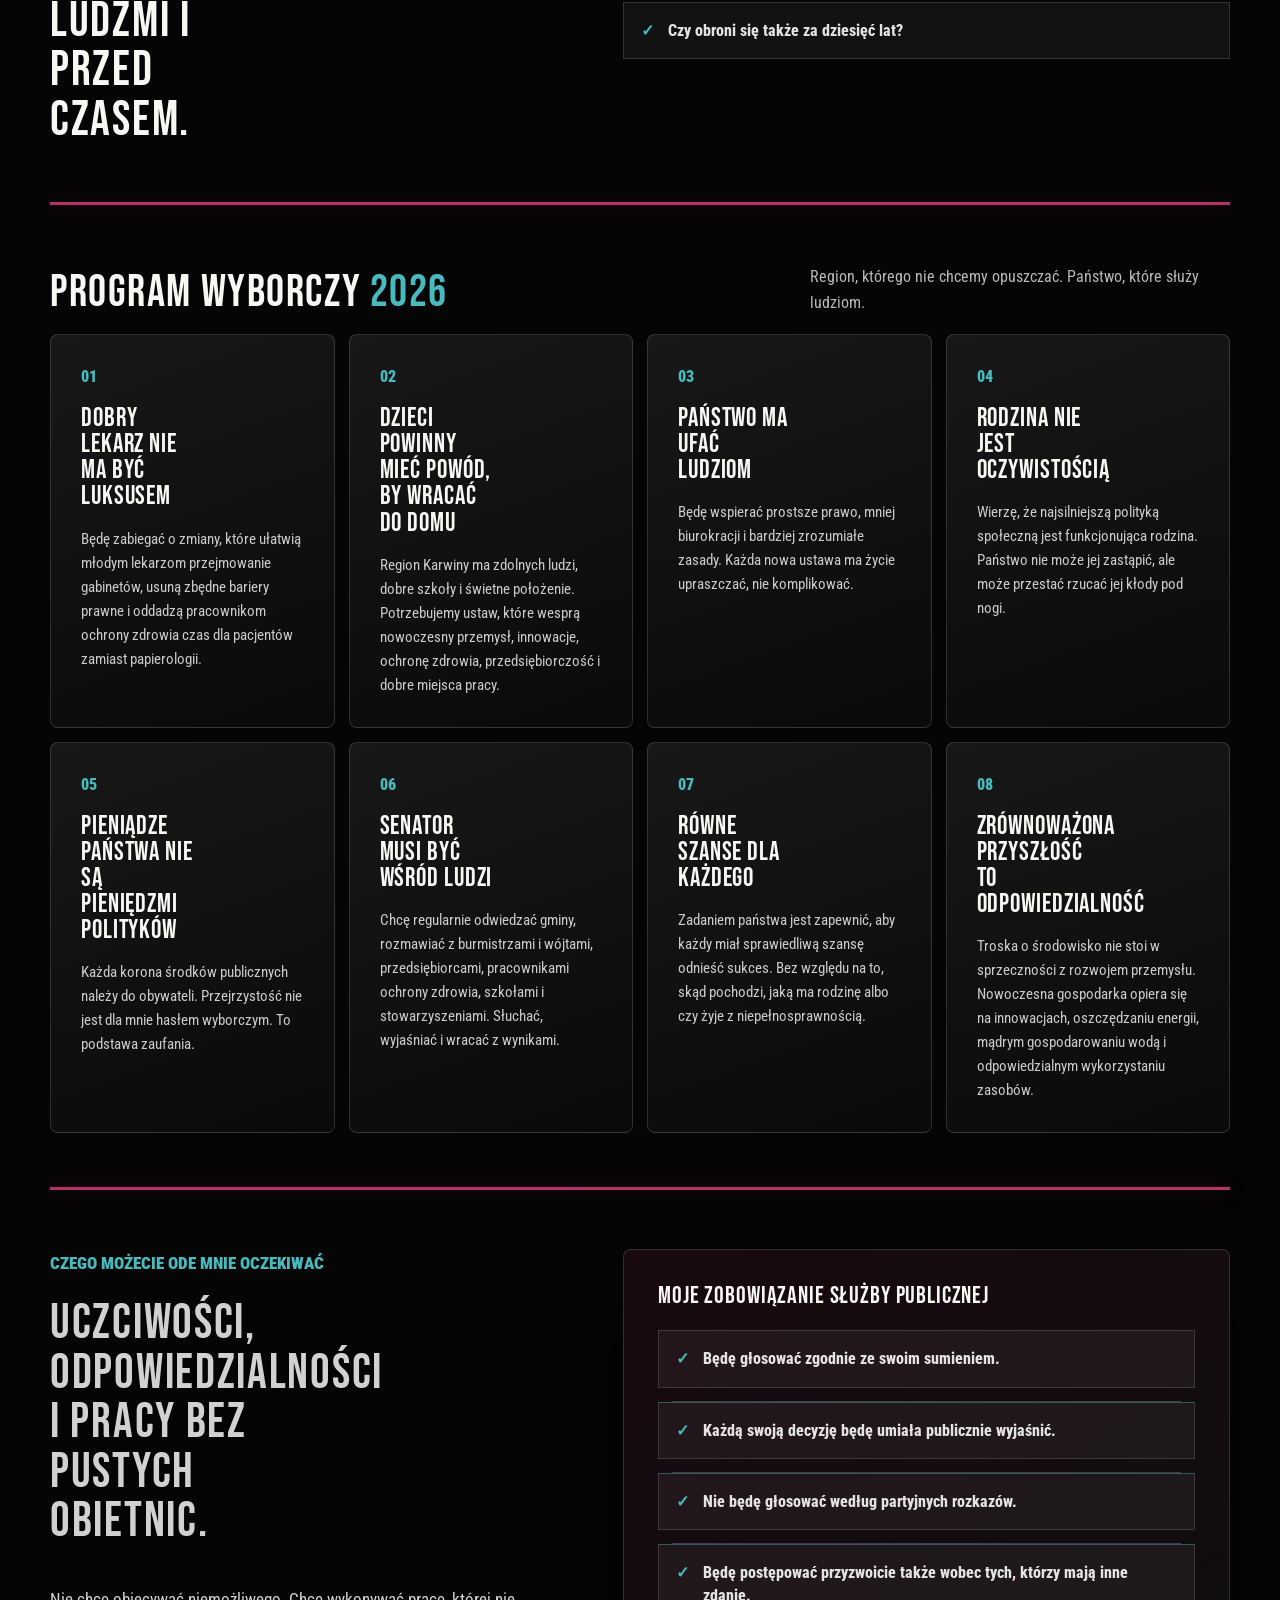
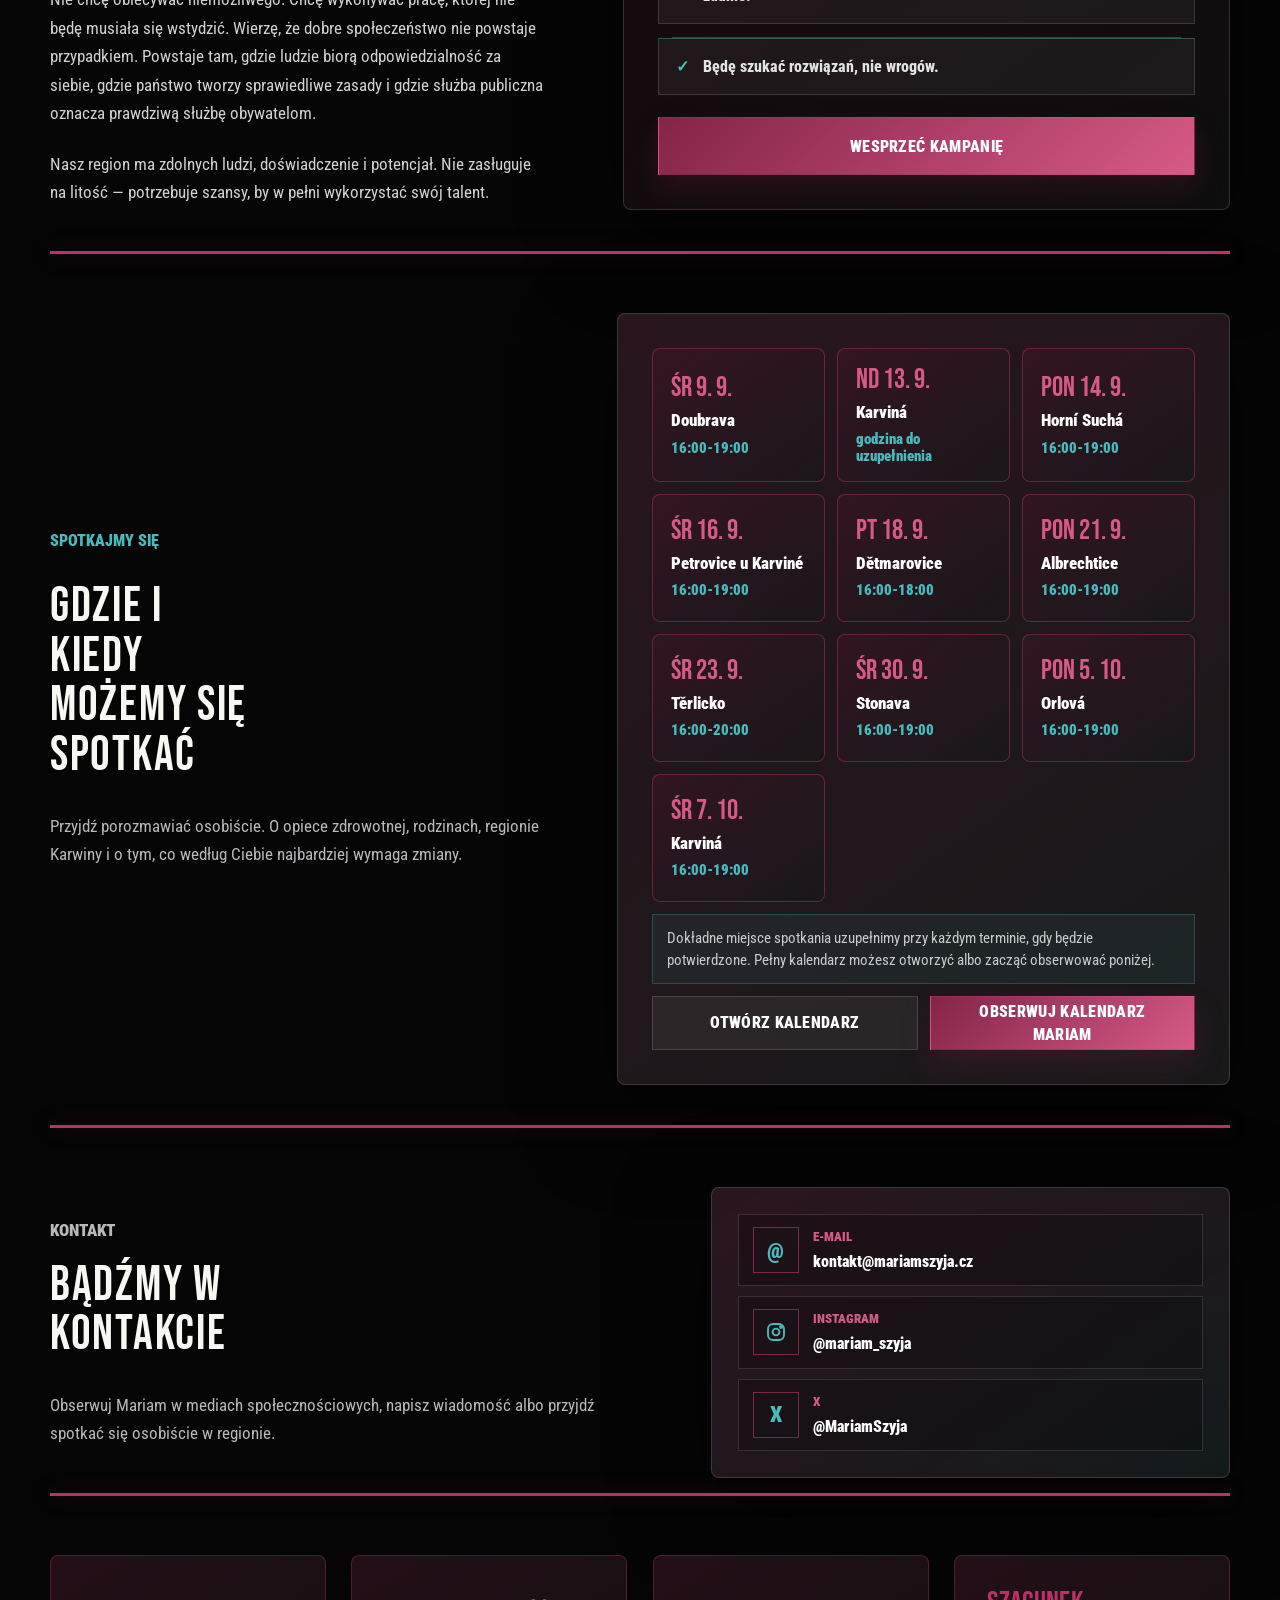
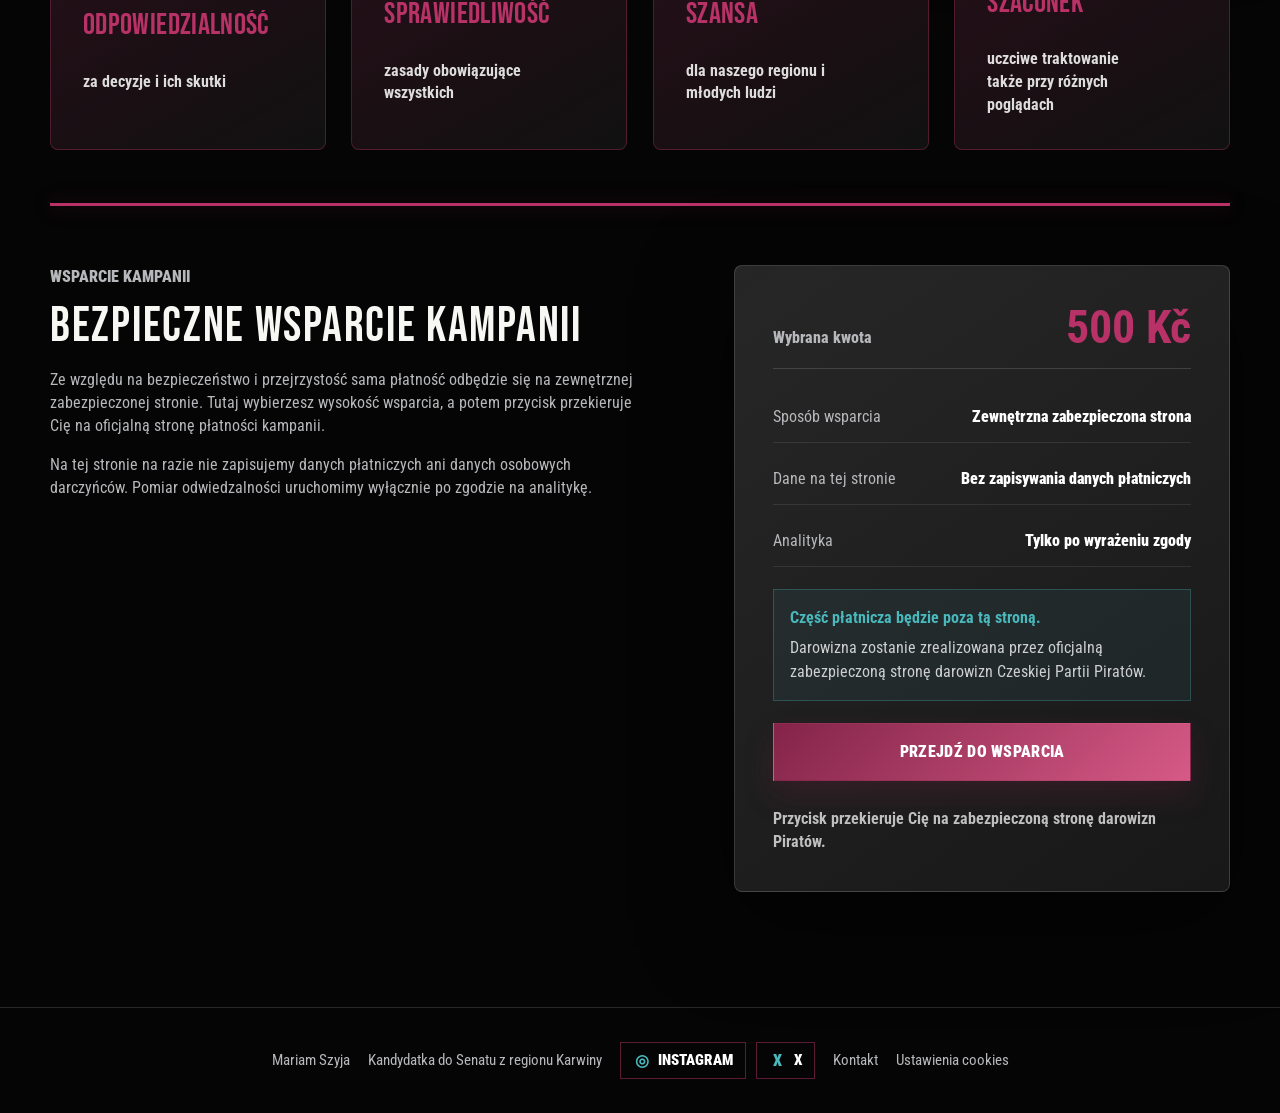
==== commit 1d8299d6: "Update Polish meeting section" ====
--- a/pl/index.html
+++ b/pl/index.html
@@ -338,16 +338,61 @@
           </p>
         </div>
         <div class="meet-card">
-          <div class="meet-calendar">
-            <iframe
-              title="Kalendarz spotkań z Mariam Szyja"
-              src="https://calendar.google.com/calendar/embed?src=b9faabfb291e29b54ca7de5a6951c136dfad33c0c7bee5c51d5f321ce93d0ef6%40group.calendar.google.com&amp;ctz=Europe%2FPrague&amp;mode=WEEK&amp;showTitle=0&amp;showNav=1&amp;showDate=1&amp;showPrint=0&amp;showTabs=0&amp;showCalendars=0"
-              loading="lazy"
-            ></iframe>
+          <div class="meet-events" aria-label="Przegląd terminów spotkań">
+            <article class="meet-event">
+              <span>Śr 9. 9.</span>
+              <strong>Doubrava</strong>
+              <small>16:00-19:00</small>
+            </article>
+            <article class="meet-event">
+              <span>Nd 13. 9.</span>
+              <strong>Karviná</strong>
+              <small>godzina do uzupełnienia</small>
+            </article>
+            <article class="meet-event">
+              <span>Pon 14. 9.</span>
+              <strong>Horní Suchá</strong>
+              <small>16:00-19:00</small>
+            </article>
+            <article class="meet-event">
+              <span>Śr 16. 9.</span>
+              <strong>Petrovice u Karviné</strong>
+              <small>16:00-19:00</small>
+            </article>
+            <article class="meet-event">
+              <span>Pt 18. 9.</span>
+              <strong>Dětmarovice</strong>
+              <small>16:00-18:00</small>
+            </article>
+            <article class="meet-event">
+              <span>Pon 21. 9.</span>
+              <strong>Albrechtice</strong>
+              <small>16:00-19:00</small>
+            </article>
+            <article class="meet-event">
+              <span>Śr 23. 9.</span>
+              <strong>Těrlicko</strong>
+              <small>16:00-20:00</small>
+            </article>
+            <article class="meet-event">
+              <span>Śr 30. 9.</span>
+              <strong>Stonava</strong>
+              <small>16:00-19:00</small>
+            </article>
+            <article class="meet-event">
+              <span>Pon 5. 10.</span>
+              <strong>Orlová</strong>
+              <small>16:00-19:00</small>
+            </article>
+            <article class="meet-event">
+              <span>Śr 7. 10.</span>
+              <strong>Karviná</strong>
+              <small>16:00-19:00</small>
+            </article>
           </div>
           <p class="meet-note">
-            Miejsce spotkania znajdziesz po kliknięciu konkretnego wydarzenia. Jeśli go tam nie ma,
-            uzupełnij je proszę bezpośrednio w Kalendarzu Google w polu Miejsce.
+            Dokładne miejsce spotkania uzupełnimy przy każdym terminie, gdy będzie potwierdzone.
+            Pełny kalendarz możesz otworzyć albo zacząć obserwować poniżej.
           </p>
           <div class="meet-actions">
             <a
@@ -361,7 +406,7 @@
               href="https://calendar.google.com/calendar/u/0/r?cid=b9faabfb291e29b54ca7de5a6951c136dfad33c0c7bee5c51d5f321ce93d0ef6%40group.calendar.google.com"
               target="_blank"
               rel="noopener noreferrer"
-            >Dodaj do kalendarza</a>
+            >Obserwuj kalendarz Mariam</a>
           </div>
         </div>
       </section>
@@ -375,11 +420,11 @@
           </p>
         </div>
         <div class="contact-card">
-          <a class="contact-link" href="mailto:mariam.szyja@pirati.cz">
+          <a class="contact-link" href="mailto:kontakt@mariamszyja.cz">
             <span class="contact-icon" aria-hidden="true">@</span>
             <span>
               <small>E-mail</small>
-              <strong>mariam.szyja@pirati.cz</strong>
+              <strong>kontakt@mariamszyja.cz</strong>
             </span>
           </a>
           <a class="contact-link" href="https://www.instagram.com/mariam_szyja/" target="_blank" rel="noopener noreferrer">
@@ -521,6 +566,6 @@
       <button class="footer-link" type="button" data-cookie-reset>Ustawienia cookies</button>
     </footer>
 
-    <script src="../script.js"></script>
+    <script src="../script.js?v=20260825-calendar-agenda"></script>
   </body>
 </html>
--- a/styles.css
+++ b/styles.css
@@ -1134,8 +1134,7 @@
   list-style: none;
 }
 
-.support-list li + li,
-.meet-card article + article {
+.support-list li + li {
   border-top-color: rgba(72, 185, 189, 0.42);
   box-shadow: 0 -15px 0 -14px rgba(255, 255, 255, 0.2);
 }
@@ -1178,22 +1177,6 @@
   box-shadow: var(--shadow);
 }
 
-.meet-calendar {
-  min-height: 430px;
-  overflow: hidden;
-  border: 1px solid rgba(255, 255, 255, 0.11);
-  background: rgba(0, 0, 0, 0.32);
-}
-
-.meet-calendar iframe {
-  display: block;
-  width: 100%;
-  height: min(58vh, 540px);
-  min-height: 430px;
-  border: 0;
-  filter: grayscale(1) contrast(1.08) brightness(0.9);
-}
-
 .meet-note {
   margin: 0;
   padding: 12px 14px;
@@ -1218,7 +1201,50 @@
   text-align: center;
 }
 
-.meet-card article {
+.meet-events {
+  display: grid;
+  grid-template-columns: repeat(3, minmax(0, 1fr));
+  gap: 12px;
+}
+
+.meet-event {
+  display: grid;
+  align-content: center;
+  gap: 8px;
+  min-height: 128px;
+  padding: 18px 18px 16px;
+  border: 1px solid rgba(184, 50, 104, 0.46);
+  border-radius: 8px;
+  background:
+    linear-gradient(145deg, rgba(184, 50, 104, 0.16), rgba(72, 185, 189, 0.045)),
+    rgba(0, 0, 0, 0.28);
+}
+
+.meet-event span {
+  color: var(--magenta-soft);
+  font-family: var(--font-display);
+  font-size: clamp(1.75rem, 2.2vw, 2.35rem);
+  line-height: 0.95;
+  text-transform: uppercase;
+}
+
+.meet-event strong {
+  color: #fff;
+  font-family: var(--font-ui);
+  font-size: 1.08rem;
+  font-weight: 900;
+  line-height: 1.25;
+}
+
+.meet-event small {
+  color: var(--cyan);
+  font-family: var(--font-ui);
+  font-size: 0.95rem;
+  font-weight: 900;
+  line-height: 1.1;
+}
+
+.meet-card > article {
   display: grid;
   grid-template-columns: minmax(120px, 0.7fr) minmax(0, 1fr) auto;
   gap: 18px;
@@ -1229,7 +1255,7 @@
   background: rgba(0, 0, 0, 0.26);
 }
 
-.meet-card span {
+.meet-card > article span {
   color: var(--magenta-soft);
   font-family: var(--font-display);
   font-size: clamp(1.7rem, 3vw, 2.45rem);
@@ -1237,13 +1263,13 @@
   text-transform: uppercase;
 }
 
-.meet-card strong {
+.meet-card > article strong {
   color: var(--white);
   font-size: 1.08rem;
   font-weight: 900;
 }
 
-.meet-card small {
+.meet-card > article small {
   color: var(--cyan);
   font-size: 0.95rem;
   font-weight: 800;
@@ -2054,8 +2080,8 @@
     max-width: 14ch;
   }
 
-  .meet-calendar iframe {
-    height: 460px;
+  .meet-events {
+    grid-template-columns: repeat(2, minmax(0, 1fr));
   }
 
   .stats {
@@ -2240,6 +2266,10 @@
     grid-template-columns: 1fr;
   }
 
+  .meet-events {
+    grid-template-columns: 1fr;
+  }
+
   .month-row {
     grid-template-columns: repeat(2, 1fr);
   }
@@ -2249,13 +2279,13 @@
     align-items: start;
   }
 
-  .meet-card article {
+  .meet-card > article {
     grid-template-columns: 1fr;
     gap: 8px;
     align-items: start;
   }
 
-  .meet-card small {
+  .meet-card > article small {
     text-align: left;
   }
 
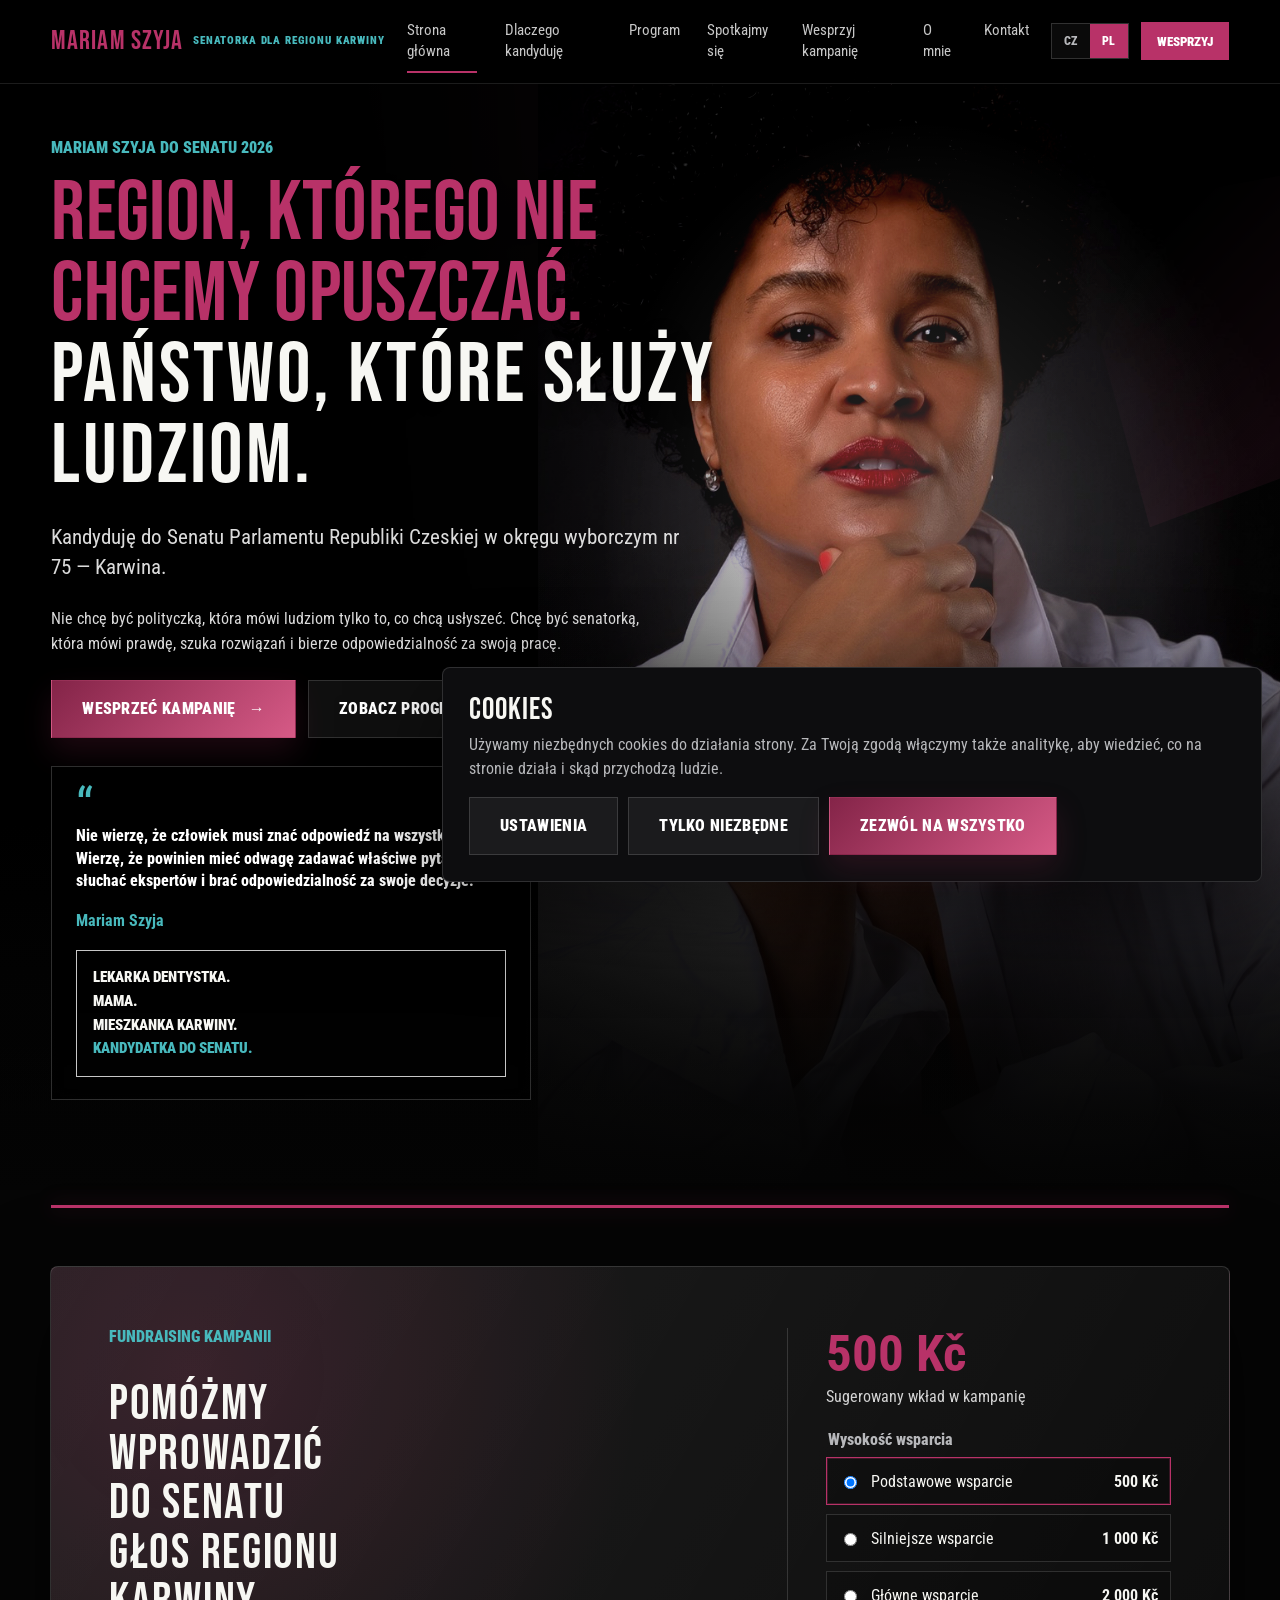
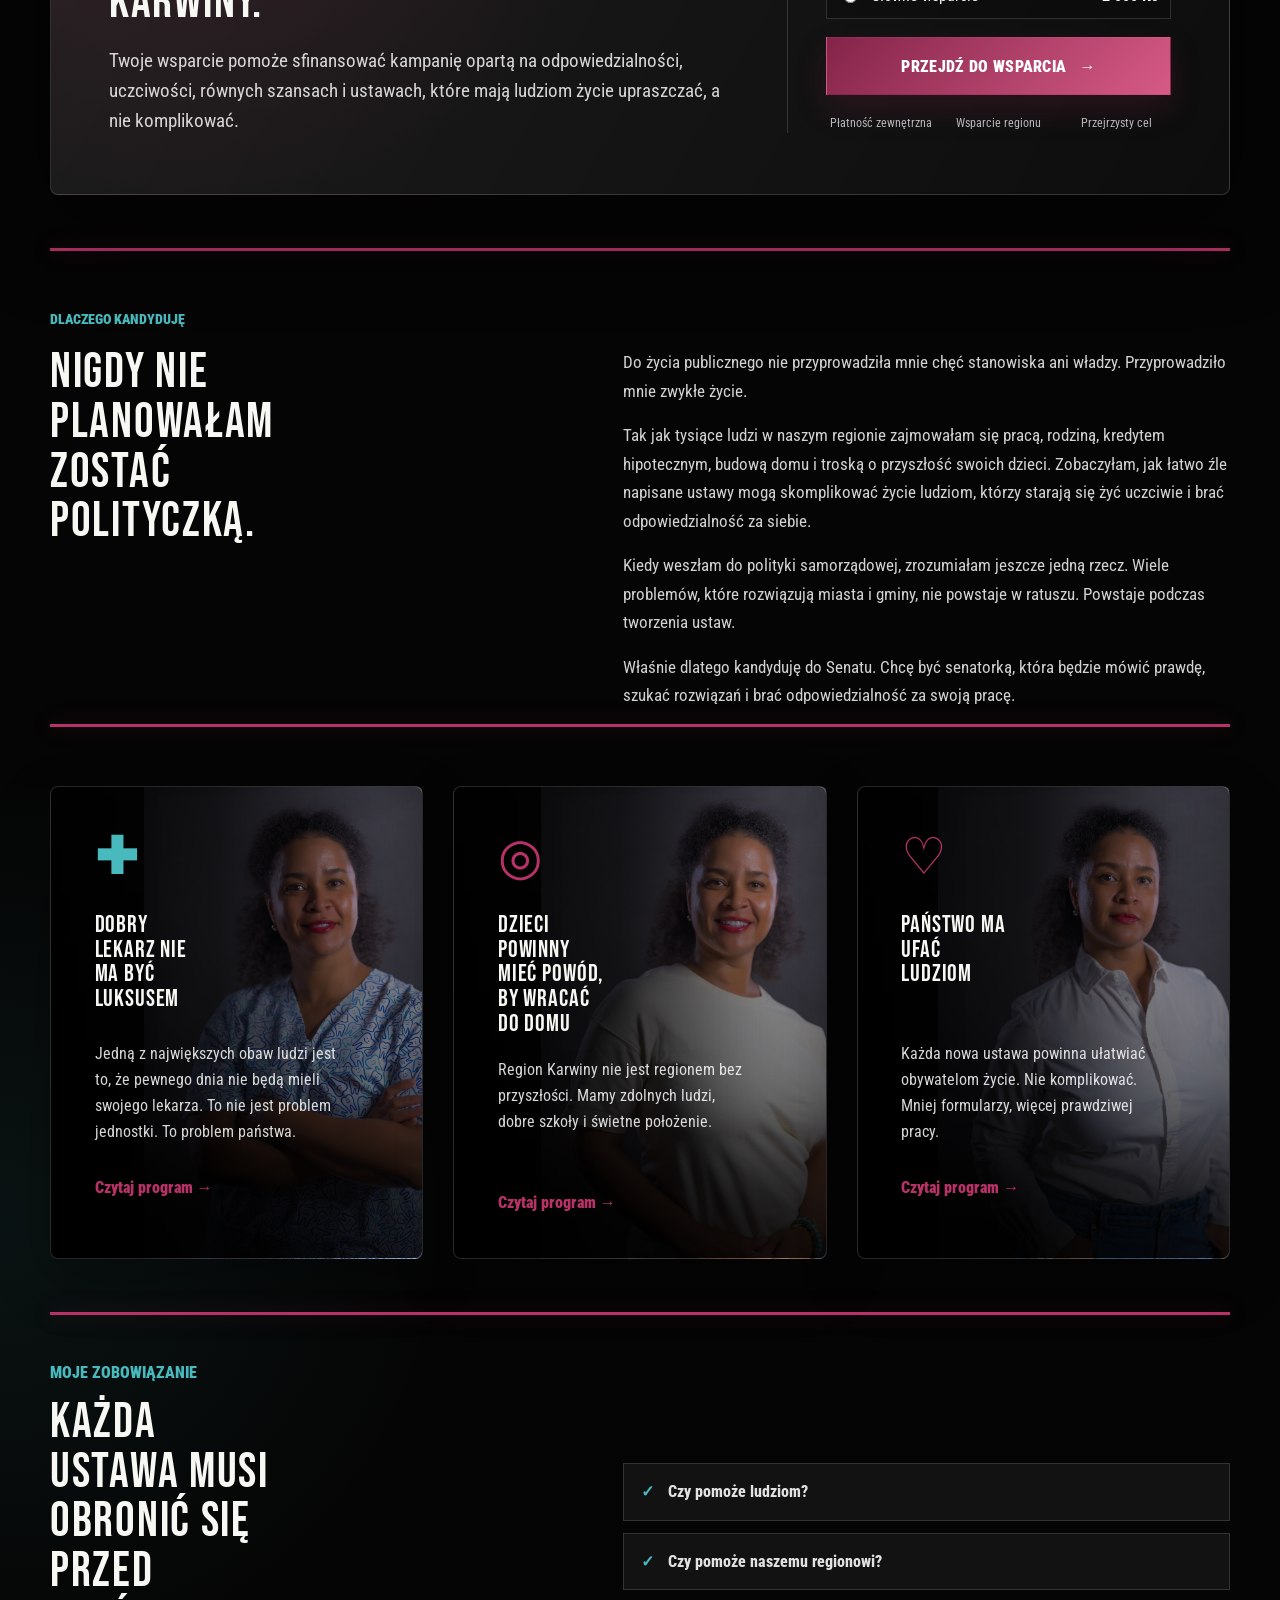
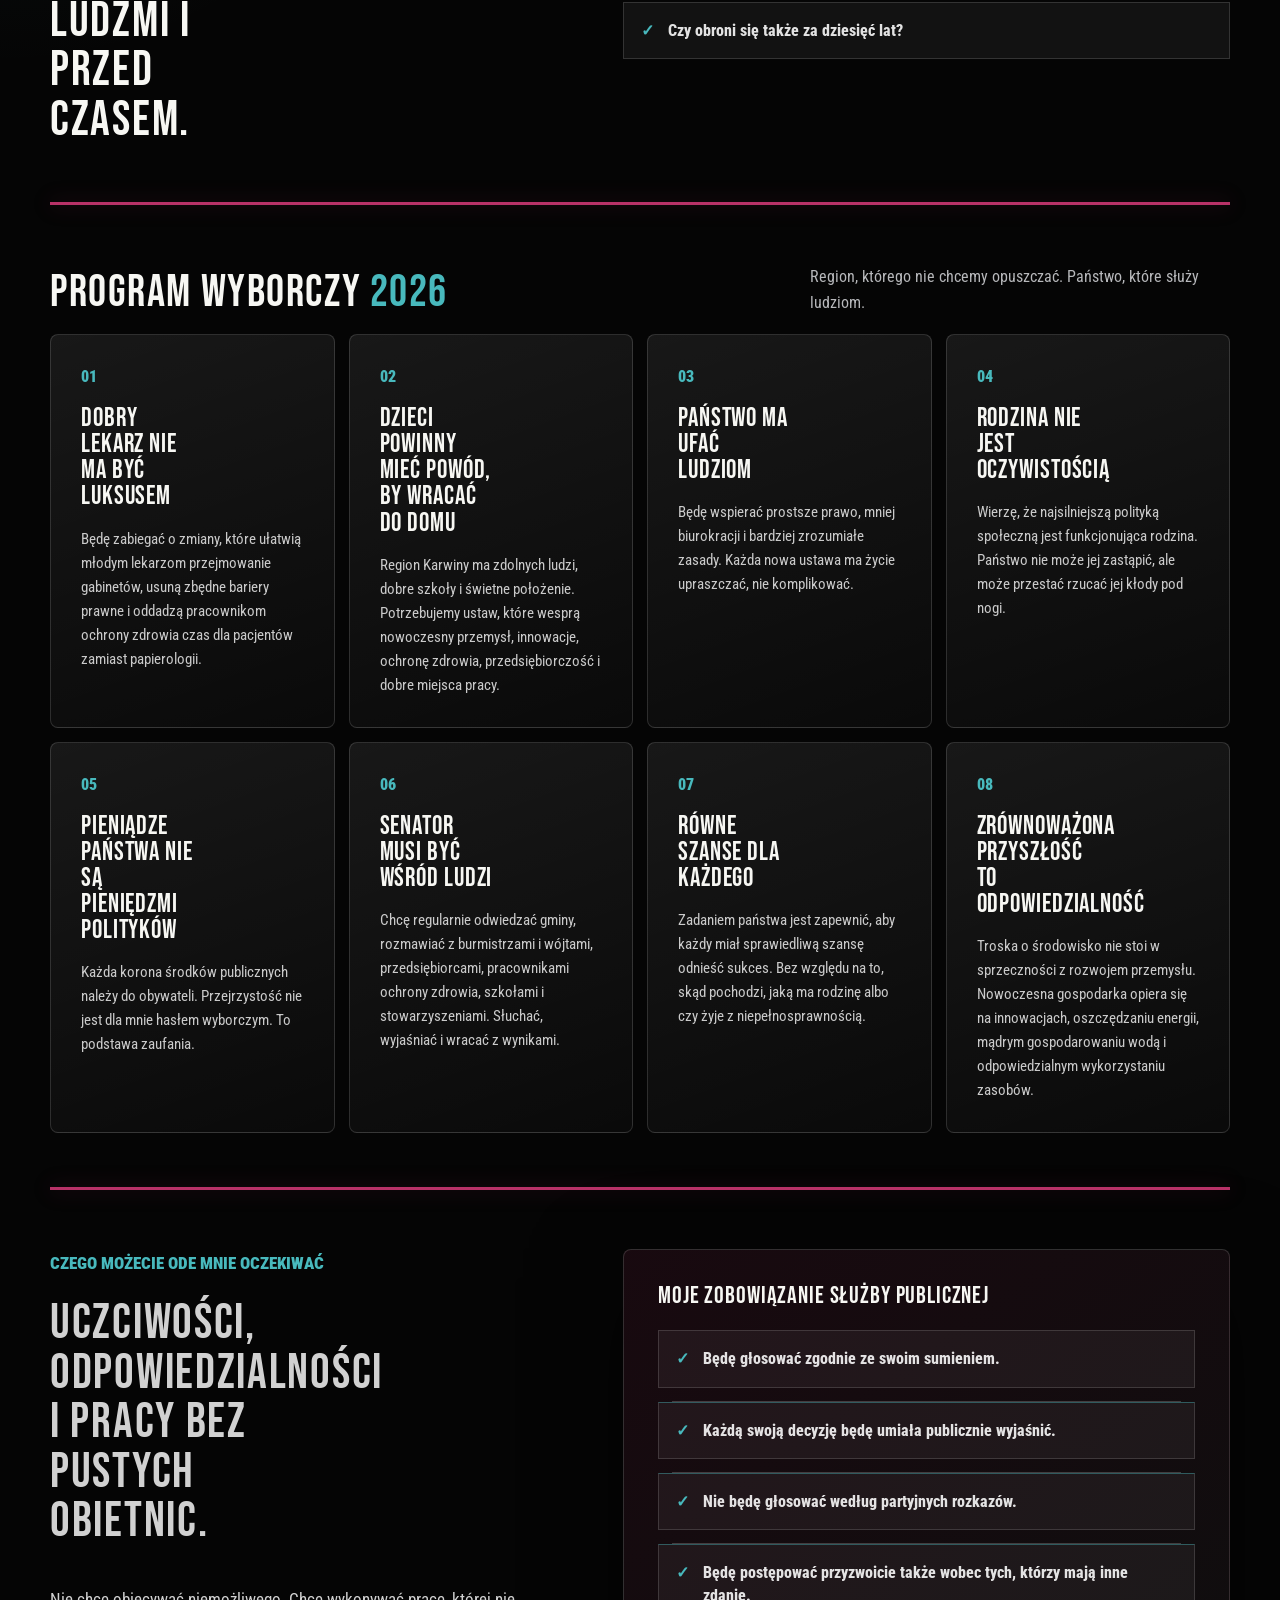
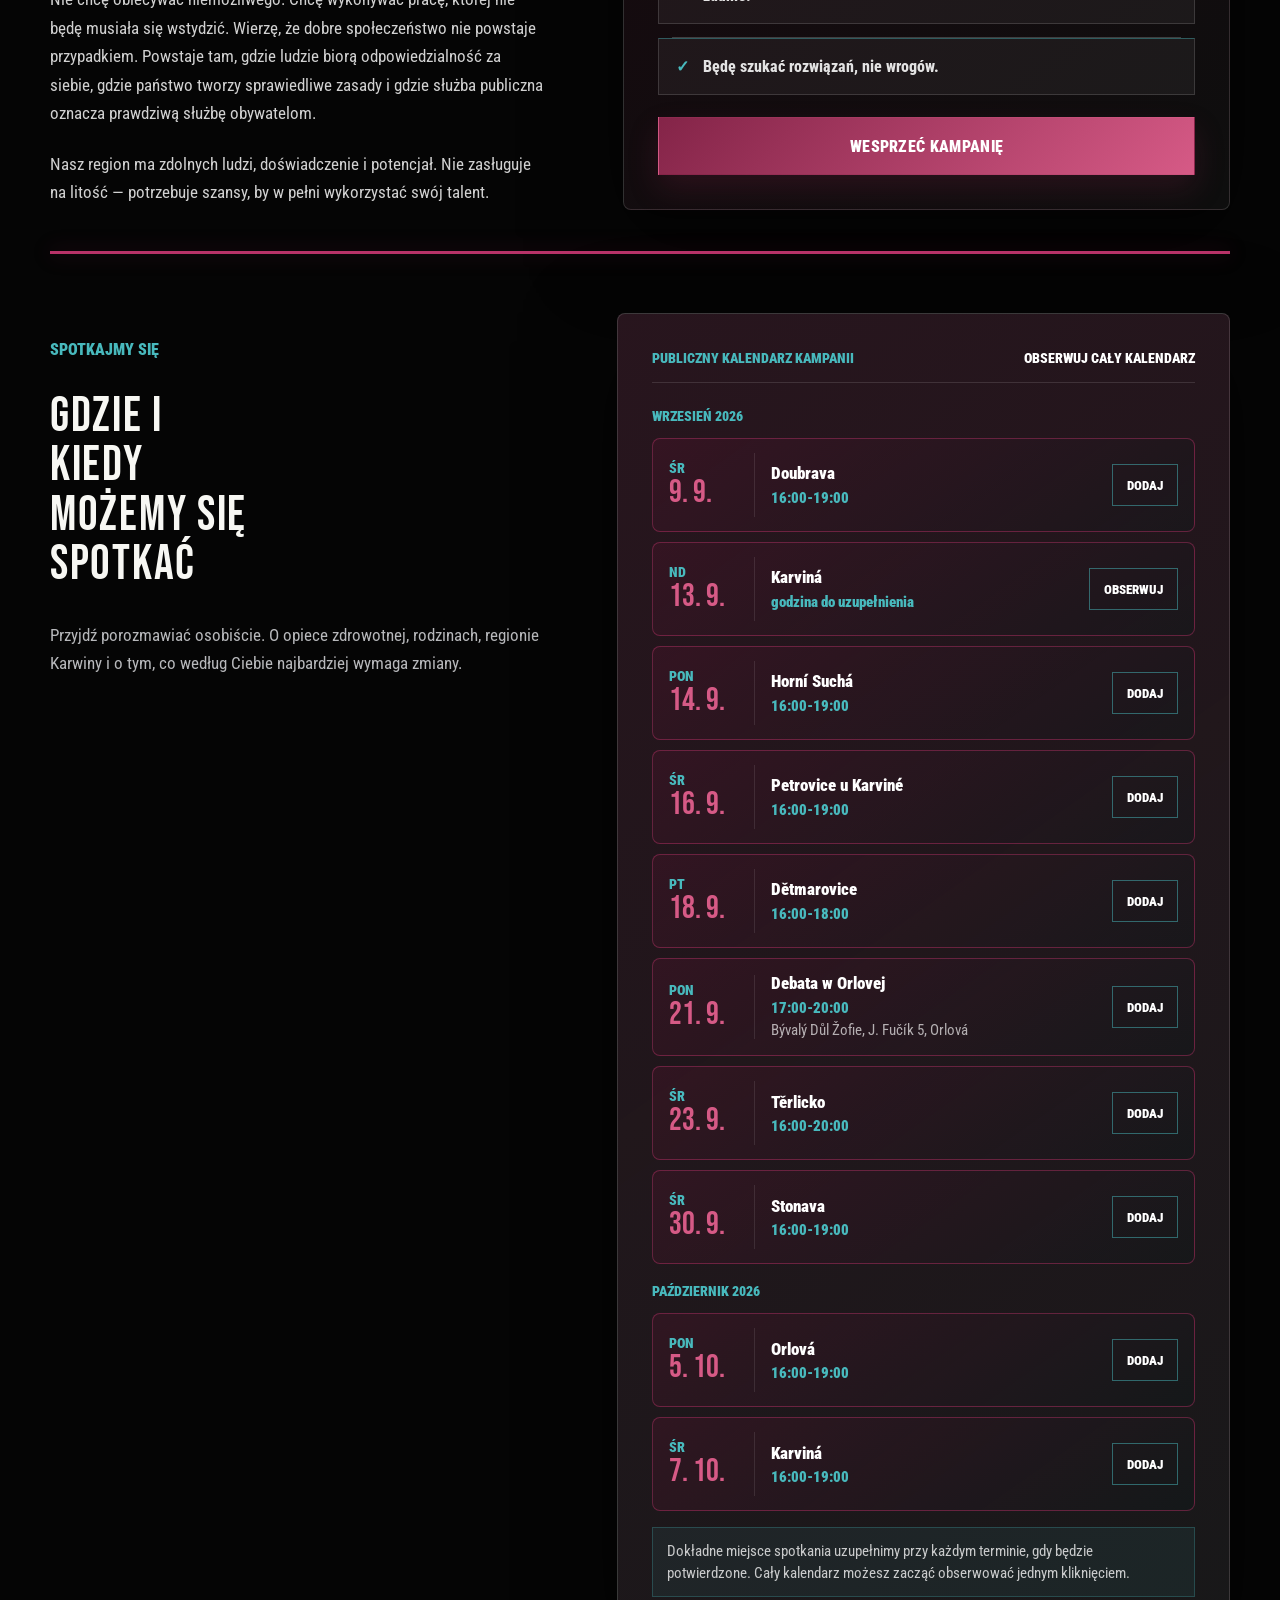
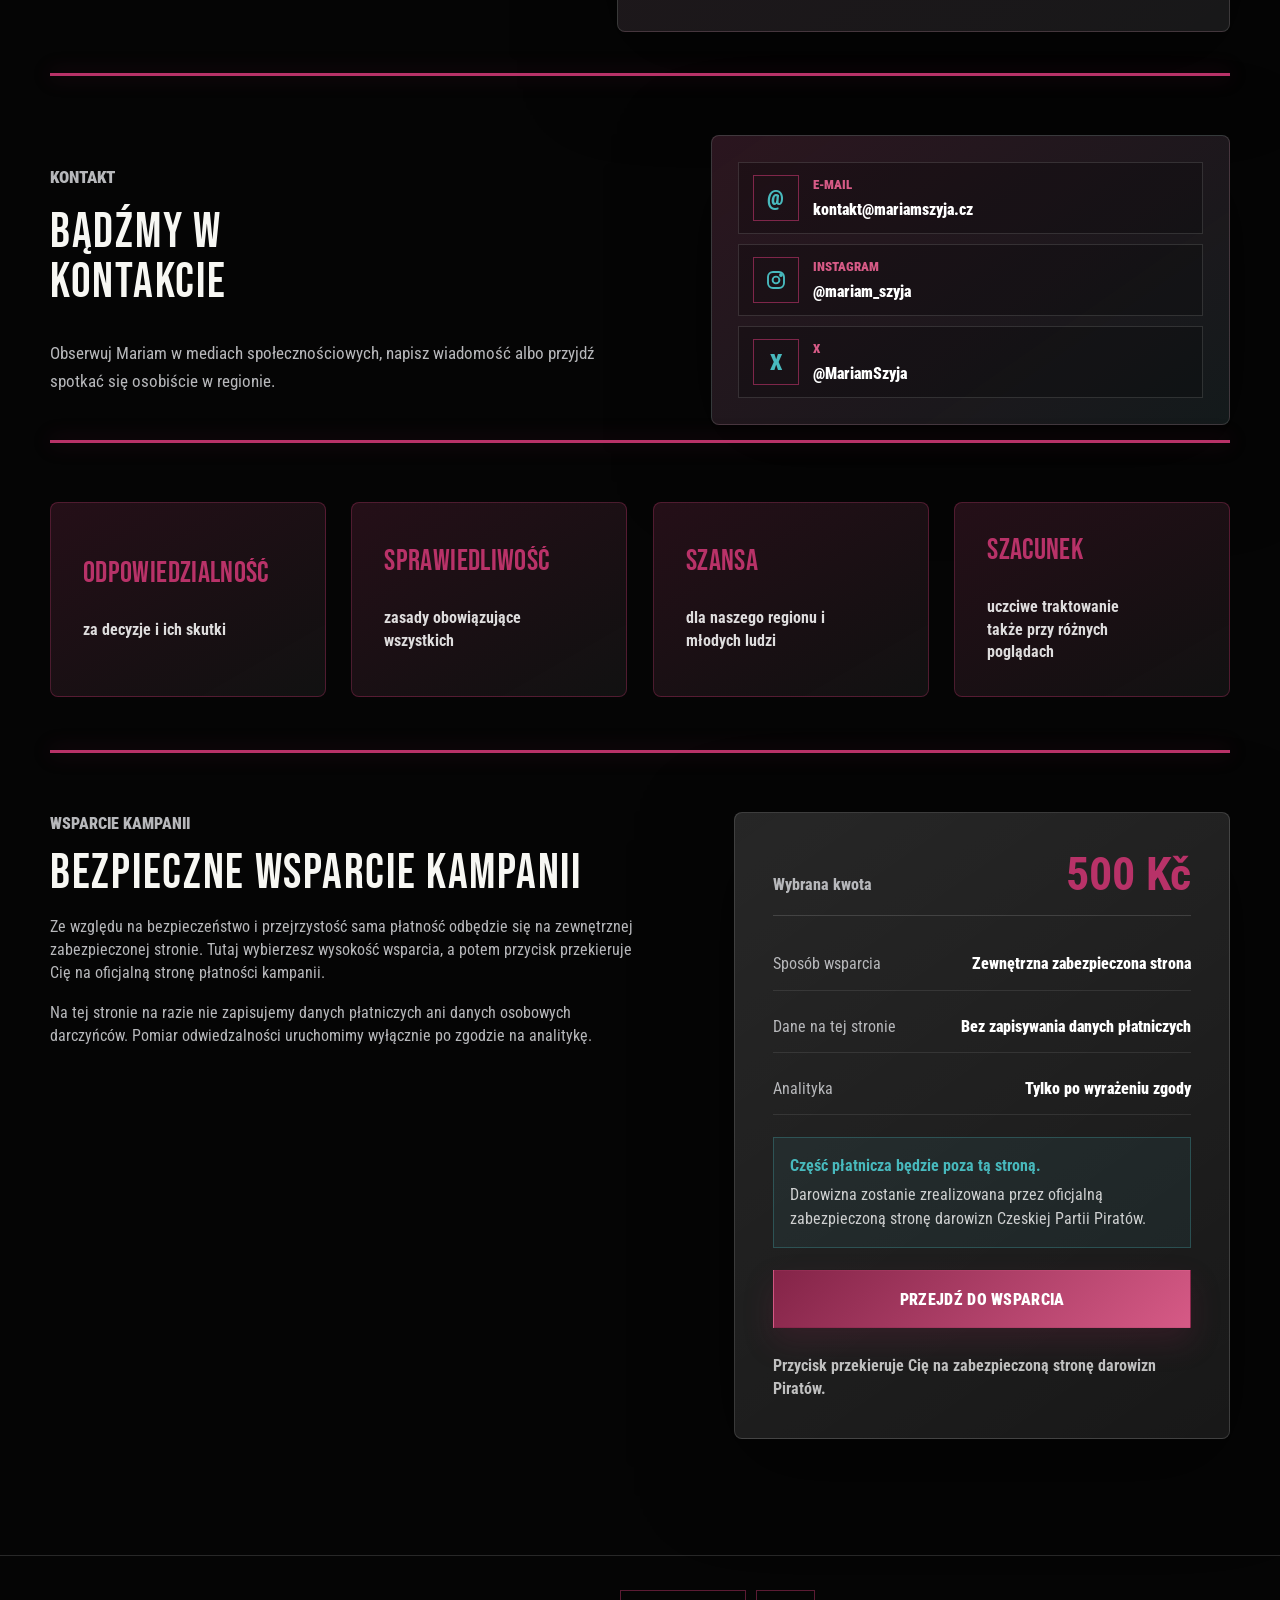
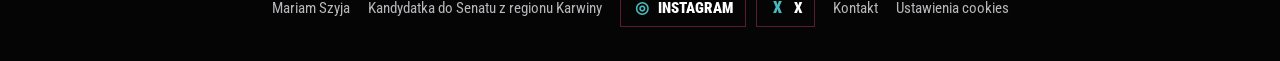
==== commit dd7827ad: "Upgrade Polish meeting calendar" ====
--- a/pl/index.html
+++ b/pl/index.html
@@ -17,7 +17,7 @@
       href="https://fonts.googleapis.com/css2?family=Bebas+Neue&family=Roboto+Condensed:wght@400;500;700;900&display=swap"
       rel="stylesheet"
     />
-    <link rel="stylesheet" href="../styles.css?v=20260729-posun-fotek-2" />
+    <link rel="stylesheet" href="../styles.css?v=20260827-calendar-upgrade" />
   </head>
   <body>
     <header class="site-header">
@@ -338,76 +338,76 @@
           </p>
         </div>
         <div class="meet-card">
-          <div class="meet-events" aria-label="Przegląd terminów spotkań">
-            <article class="meet-event">
-              <span>Śr 9. 9.</span>
-              <strong>Doubrava</strong>
-              <small>16:00-19:00</small>
-            </article>
-            <article class="meet-event">
-              <span>Nd 13. 9.</span>
-              <strong>Karviná</strong>
-              <small>godzina do uzupełnienia</small>
-            </article>
-            <article class="meet-event">
-              <span>Pon 14. 9.</span>
-              <strong>Horní Suchá</strong>
-              <small>16:00-19:00</small>
-            </article>
-            <article class="meet-event">
-              <span>Śr 16. 9.</span>
-              <strong>Petrovice u Karviné</strong>
-              <small>16:00-19:00</small>
-            </article>
-            <article class="meet-event">
-              <span>Pt 18. 9.</span>
-              <strong>Dětmarovice</strong>
-              <small>16:00-18:00</small>
-            </article>
-            <article class="meet-event">
-              <span>Pon 21. 9.</span>
-              <strong>Albrechtice</strong>
-              <small>16:00-19:00</small>
-            </article>
-            <article class="meet-event">
-              <span>Śr 23. 9.</span>
-              <strong>Těrlicko</strong>
-              <small>16:00-20:00</small>
-            </article>
-            <article class="meet-event">
-              <span>Śr 30. 9.</span>
-              <strong>Stonava</strong>
-              <small>16:00-19:00</small>
-            </article>
-            <article class="meet-event">
-              <span>Pon 5. 10.</span>
-              <strong>Orlová</strong>
-              <small>16:00-19:00</small>
-            </article>
-            <article class="meet-event">
-              <span>Śr 7. 10.</span>
-              <strong>Karviná</strong>
-              <small>16:00-19:00</small>
-            </article>
-          </div>
-          <p class="meet-note">
-            Dokładne miejsce spotkania uzupełnimy przy każdym terminie, gdy będzie potwierdzone.
-            Pełny kalendarz możesz otworzyć albo zacząć obserwować poniżej.
-          </p>
-          <div class="meet-actions">
+          <div class="meet-toolbar">
+            <span>Publiczny kalendarz kampanii</span>
             <a
-              class="button secondary"
-              href="https://calendar.google.com/calendar/embed?src=b9faabfb291e29b54ca7de5a6951c136dfad33c0c7bee5c51d5f321ce93d0ef6%40group.calendar.google.com&amp;ctz=Europe%2FPrague"
-              target="_blank"
-              rel="noopener noreferrer"
-            >Otwórz kalendarz</a>
-            <a
-              class="button primary"
               href="https://calendar.google.com/calendar/u/0/r?cid=b9faabfb291e29b54ca7de5a6951c136dfad33c0c7bee5c51d5f321ce93d0ef6%40group.calendar.google.com"
               target="_blank"
               rel="noopener noreferrer"
-            >Obserwuj kalendarz Mariam</a>
-          </div>
+            >Obserwuj cały kalendarz</a>
+          </div>
+          <div class="meet-events" aria-label="Przegląd terminów spotkań">
+            <div class="meet-month">Wrzesień 2026</div>
+            <article class="meet-event">
+              <div class="meet-date"><span>Śr</span><strong>9. 9.</strong></div>
+              <div class="meet-detail"><strong>Doubrava</strong><small>16:00-19:00</small></div>
+              <a class="meet-add" href="https://calendar.google.com/calendar/render?action=TEMPLATE&amp;text=Spotkanie%20z%20Mariam%20Szyja%20-%20Doubrava&amp;dates=20260909T160000/20260909T190000&amp;ctz=Europe/Prague&amp;details=Przyjd%C5%BA%20porozmawia%C4%87%20z%20Mariam%20Szyja." target="_blank" rel="noopener noreferrer">Dodaj</a>
+            </article>
+            <article class="meet-event">
+              <div class="meet-date"><span>Nd</span><strong>13. 9.</strong></div>
+              <div class="meet-detail"><strong>Karviná</strong><small>godzina do uzupełnienia</small></div>
+              <a class="meet-add" href="https://calendar.google.com/calendar/u/0/r?cid=b9faabfb291e29b54ca7de5a6951c136dfad33c0c7bee5c51d5f321ce93d0ef6%40group.calendar.google.com" target="_blank" rel="noopener noreferrer">Obserwuj</a>
+            </article>
+            <article class="meet-event">
+              <div class="meet-date"><span>Pon</span><strong>14. 9.</strong></div>
+              <div class="meet-detail"><strong>Horní Suchá</strong><small>16:00-19:00</small></div>
+              <a class="meet-add" href="https://calendar.google.com/calendar/render?action=TEMPLATE&amp;text=Spotkanie%20z%20Mariam%20Szyja%20-%20Horn%C3%AD%20Such%C3%A1&amp;dates=20260914T160000/20260914T190000&amp;ctz=Europe/Prague&amp;details=Przyjd%C5%BA%20porozmawia%C4%87%20z%20Mariam%20Szyja." target="_blank" rel="noopener noreferrer">Dodaj</a>
+            </article>
+            <article class="meet-event">
+              <div class="meet-date"><span>Śr</span><strong>16. 9.</strong></div>
+              <div class="meet-detail"><strong>Petrovice u Karviné</strong><small>16:00-19:00</small></div>
+              <a class="meet-add" href="https://calendar.google.com/calendar/render?action=TEMPLATE&amp;text=Spotkanie%20z%20Mariam%20Szyja%20-%20Petrovice%20u%20Karvin%C3%A9&amp;dates=20260916T160000/20260916T190000&amp;ctz=Europe/Prague&amp;details=Przyjd%C5%BA%20porozmawia%C4%87%20z%20Mariam%20Szyja." target="_blank" rel="noopener noreferrer">Dodaj</a>
+            </article>
+            <article class="meet-event">
+              <div class="meet-date"><span>Pt</span><strong>18. 9.</strong></div>
+              <div class="meet-detail"><strong>Dětmarovice</strong><small>16:00-18:00</small></div>
+              <a class="meet-add" href="https://calendar.google.com/calendar/render?action=TEMPLATE&amp;text=Spotkanie%20z%20Mariam%20Szyja%20-%20D%C4%9Btmarovice&amp;dates=20260918T160000/20260918T180000&amp;ctz=Europe/Prague&amp;details=Przyjd%C5%BA%20porozmawia%C4%87%20z%20Mariam%20Szyja." target="_blank" rel="noopener noreferrer">Dodaj</a>
+            </article>
+            <article class="meet-event">
+              <div class="meet-date"><span>Pon</span><strong>21. 9.</strong></div>
+              <div class="meet-detail">
+                <strong>Debata w Orlovej</strong>
+                <small>17:00-20:00</small>
+                <em>Bývalý Důl Žofie, J. Fučík 5, Orlová</em>
+              </div>
+              <a class="meet-add" href="https://calendar.google.com/calendar/render?action=TEMPLATE&amp;text=Debata%20w%20Orlovej%20z%20Mariam%20Szyja&amp;dates=20260921T170000/20260921T200000&amp;ctz=Europe/Prague&amp;location=B%C3%BDval%C3%BD%20D%C5%AFl%20%C5%BDofie%2C%20J.%20Fu%C4%8D%C3%ADk%205%2C%20735%2014%20Orlov%C3%A1-Orlov%C3%A1%204%2C%20%C4%8Cesko&amp;details=Przyjd%C5%BA%20porozmawia%C4%87%20z%20Mariam%20Szyja." target="_blank" rel="noopener noreferrer">Dodaj</a>
+            </article>
+            <article class="meet-event">
+              <div class="meet-date"><span>Śr</span><strong>23. 9.</strong></div>
+              <div class="meet-detail"><strong>Těrlicko</strong><small>16:00-20:00</small></div>
+              <a class="meet-add" href="https://calendar.google.com/calendar/render?action=TEMPLATE&amp;text=Spotkanie%20z%20Mariam%20Szyja%20-%20T%C4%9Brlicko&amp;dates=20260923T160000/20260923T200000&amp;ctz=Europe/Prague&amp;details=Przyjd%C5%BA%20porozmawia%C4%87%20z%20Mariam%20Szyja." target="_blank" rel="noopener noreferrer">Dodaj</a>
+            </article>
+            <article class="meet-event">
+              <div class="meet-date"><span>Śr</span><strong>30. 9.</strong></div>
+              <div class="meet-detail"><strong>Stonava</strong><small>16:00-19:00</small></div>
+              <a class="meet-add" href="https://calendar.google.com/calendar/render?action=TEMPLATE&amp;text=Spotkanie%20z%20Mariam%20Szyja%20-%20Stonava&amp;dates=20260930T160000/20260930T190000&amp;ctz=Europe/Prague&amp;details=Przyjd%C5%BA%20porozmawia%C4%87%20z%20Mariam%20Szyja." target="_blank" rel="noopener noreferrer">Dodaj</a>
+            </article>
+            <div class="meet-month">Październik 2026</div>
+            <article class="meet-event">
+              <div class="meet-date"><span>Pon</span><strong>5. 10.</strong></div>
+              <div class="meet-detail"><strong>Orlová</strong><small>16:00-19:00</small></div>
+              <a class="meet-add" href="https://calendar.google.com/calendar/render?action=TEMPLATE&amp;text=Spotkanie%20z%20Mariam%20Szyja%20-%20Orlov%C3%A1&amp;dates=20261005T160000/20261005T190000&amp;ctz=Europe/Prague&amp;details=Przyjd%C5%BA%20porozmawia%C4%87%20z%20Mariam%20Szyja." target="_blank" rel="noopener noreferrer">Dodaj</a>
+            </article>
+            <article class="meet-event">
+              <div class="meet-date"><span>Śr</span><strong>7. 10.</strong></div>
+              <div class="meet-detail"><strong>Karviná</strong><small>16:00-19:00</small></div>
+              <a class="meet-add" href="https://calendar.google.com/calendar/render?action=TEMPLATE&amp;text=Spotkanie%20z%20Mariam%20Szyja%20-%20Karvin%C3%A1&amp;dates=20261007T160000/20261007T190000&amp;ctz=Europe/Prague&amp;details=Przyjd%C5%BA%20porozmawia%C4%87%20z%20Mariam%20Szyja." target="_blank" rel="noopener noreferrer">Dodaj</a>
+            </article>
+          </div>
+          <p class="meet-note">
+            Dokładne miejsce spotkania uzupełnimy przy każdym terminie, gdy będzie potwierdzone.
+            Cały kalendarz możesz zacząć obserwować jednym kliknięciem.
+          </p>
         </div>
       </section>
 
--- a/styles.css
+++ b/styles.css
@@ -1143,13 +1143,14 @@
   display: grid;
   grid-template-columns: minmax(0, 0.8fr) minmax(440px, 1fr);
   gap: clamp(28px, 6vw, 78px);
-  align-items: stretch;
+  align-items: start;
 }
 
 .meet-copy {
   display: grid;
-  align-content: center;
+  align-content: start;
   gap: 16px;
+  padding-top: clamp(14px, 2vw, 26px);
 }
 
 .meet-copy h2 {
@@ -1167,7 +1168,7 @@
 
 .meet-card {
   display: grid;
-  gap: 12px;
+  gap: 16px;
   padding: clamp(22px, 4vw, 34px);
   border: 1px solid var(--line);
   border-radius: 8px;
@@ -1177,6 +1178,35 @@
   box-shadow: var(--shadow);
 }
 
+.meet-toolbar {
+  display: flex;
+  flex-wrap: wrap;
+  justify-content: space-between;
+  gap: 12px;
+  align-items: center;
+  padding-bottom: 14px;
+  border-bottom: 1px solid rgba(255, 255, 255, 0.12);
+  font-family: var(--font-ui);
+}
+
+.meet-toolbar span {
+  color: var(--cyan);
+  font-size: 0.88rem;
+  font-weight: 900;
+  text-transform: uppercase;
+}
+
+.meet-toolbar a {
+  color: var(--white);
+  font-size: 0.88rem;
+  font-weight: 900;
+  text-transform: uppercase;
+}
+
+.meet-toolbar a:hover {
+  color: var(--magenta-soft);
+}
+
 .meet-note {
   margin: 0;
   padding: 12px 14px;
@@ -1203,16 +1233,26 @@
 
 .meet-events {
   display: grid;
-  grid-template-columns: repeat(3, minmax(0, 1fr));
-  gap: 12px;
+  gap: 10px;
+}
+
+.meet-month {
+  grid-column: 1 / -1;
+  margin-top: 8px;
+  color: var(--cyan);
+  font-family: var(--font-ui);
+  font-size: 0.9rem;
+  font-weight: 900;
+  text-transform: uppercase;
 }
 
 .meet-event {
   display: grid;
-  align-content: center;
-  gap: 8px;
-  min-height: 128px;
-  padding: 18px 18px 16px;
+  grid-template-columns: minmax(86px, 0.22fr) minmax(0, 1fr) auto;
+  gap: 16px;
+  align-items: center;
+  min-height: 92px;
+  padding: 14px 16px;
   border: 1px solid rgba(184, 50, 104, 0.46);
   border-radius: 8px;
   background:
@@ -1220,28 +1260,81 @@
     rgba(0, 0, 0, 0.28);
 }
 
-.meet-event span {
+.meet-date {
+  display: grid;
+  gap: 2px;
+  align-content: center;
+  min-height: 64px;
+  padding-right: 14px;
+  border-right: 1px solid rgba(255, 255, 255, 0.1);
+}
+
+.meet-date span {
+  color: var(--cyan);
+  font-family: var(--font-ui);
+  font-size: 0.86rem;
+  font-weight: 900;
+  line-height: 1;
+  text-transform: uppercase;
+}
+
+.meet-date strong {
   color: var(--magenta-soft);
   font-family: var(--font-display);
-  font-size: clamp(1.75rem, 2.2vw, 2.35rem);
+  font-size: clamp(1.95rem, 2.5vw, 2.75rem);
+  font-weight: 400;
   line-height: 0.95;
   text-transform: uppercase;
 }
 
-.meet-event strong {
+.meet-detail {
+  display: grid;
+  gap: 5px;
+  min-width: 0;
+}
+
+.meet-detail strong {
   color: #fff;
   font-family: var(--font-ui);
-  font-size: 1.08rem;
+  font-size: clamp(1.05rem, 1.35vw, 1.22rem);
   font-weight: 900;
   line-height: 1.25;
 }
 
-.meet-event small {
+.meet-detail small {
   color: var(--cyan);
   font-family: var(--font-ui);
   font-size: 0.95rem;
   font-weight: 900;
   line-height: 1.1;
+}
+
+.meet-detail em {
+  color: rgba(255, 255, 255, 0.66);
+  font-family: var(--font-ui);
+  font-size: 0.92rem;
+  font-style: normal;
+  line-height: 1.35;
+}
+
+.meet-add {
+  display: inline-flex;
+  align-items: center;
+  justify-content: center;
+  min-height: 42px;
+  padding: 0 14px;
+  border: 1px solid rgba(72, 185, 189, 0.5);
+  color: var(--white);
+  font-family: var(--font-ui);
+  font-size: 0.82rem;
+  font-weight: 900;
+  text-transform: uppercase;
+  white-space: nowrap;
+}
+
+.meet-add:hover {
+  border-color: var(--magenta-soft);
+  background: rgba(184, 50, 104, 0.16);
 }
 
 .meet-card > article {
@@ -2081,7 +2174,7 @@
   }
 
   .meet-events {
-    grid-template-columns: repeat(2, minmax(0, 1fr));
+    grid-template-columns: 1fr;
   }
 
   .stats {
@@ -2270,6 +2363,21 @@
     grid-template-columns: 1fr;
   }
 
+  .meet-event {
+    grid-template-columns: 72px minmax(0, 1fr);
+    gap: 12px;
+  }
+
+  .meet-date {
+    min-height: 58px;
+    padding-right: 10px;
+  }
+
+  .meet-add {
+    grid-column: 1 / -1;
+    width: 100%;
+  }
+
   .month-row {
     grid-template-columns: repeat(2, 1fr);
   }
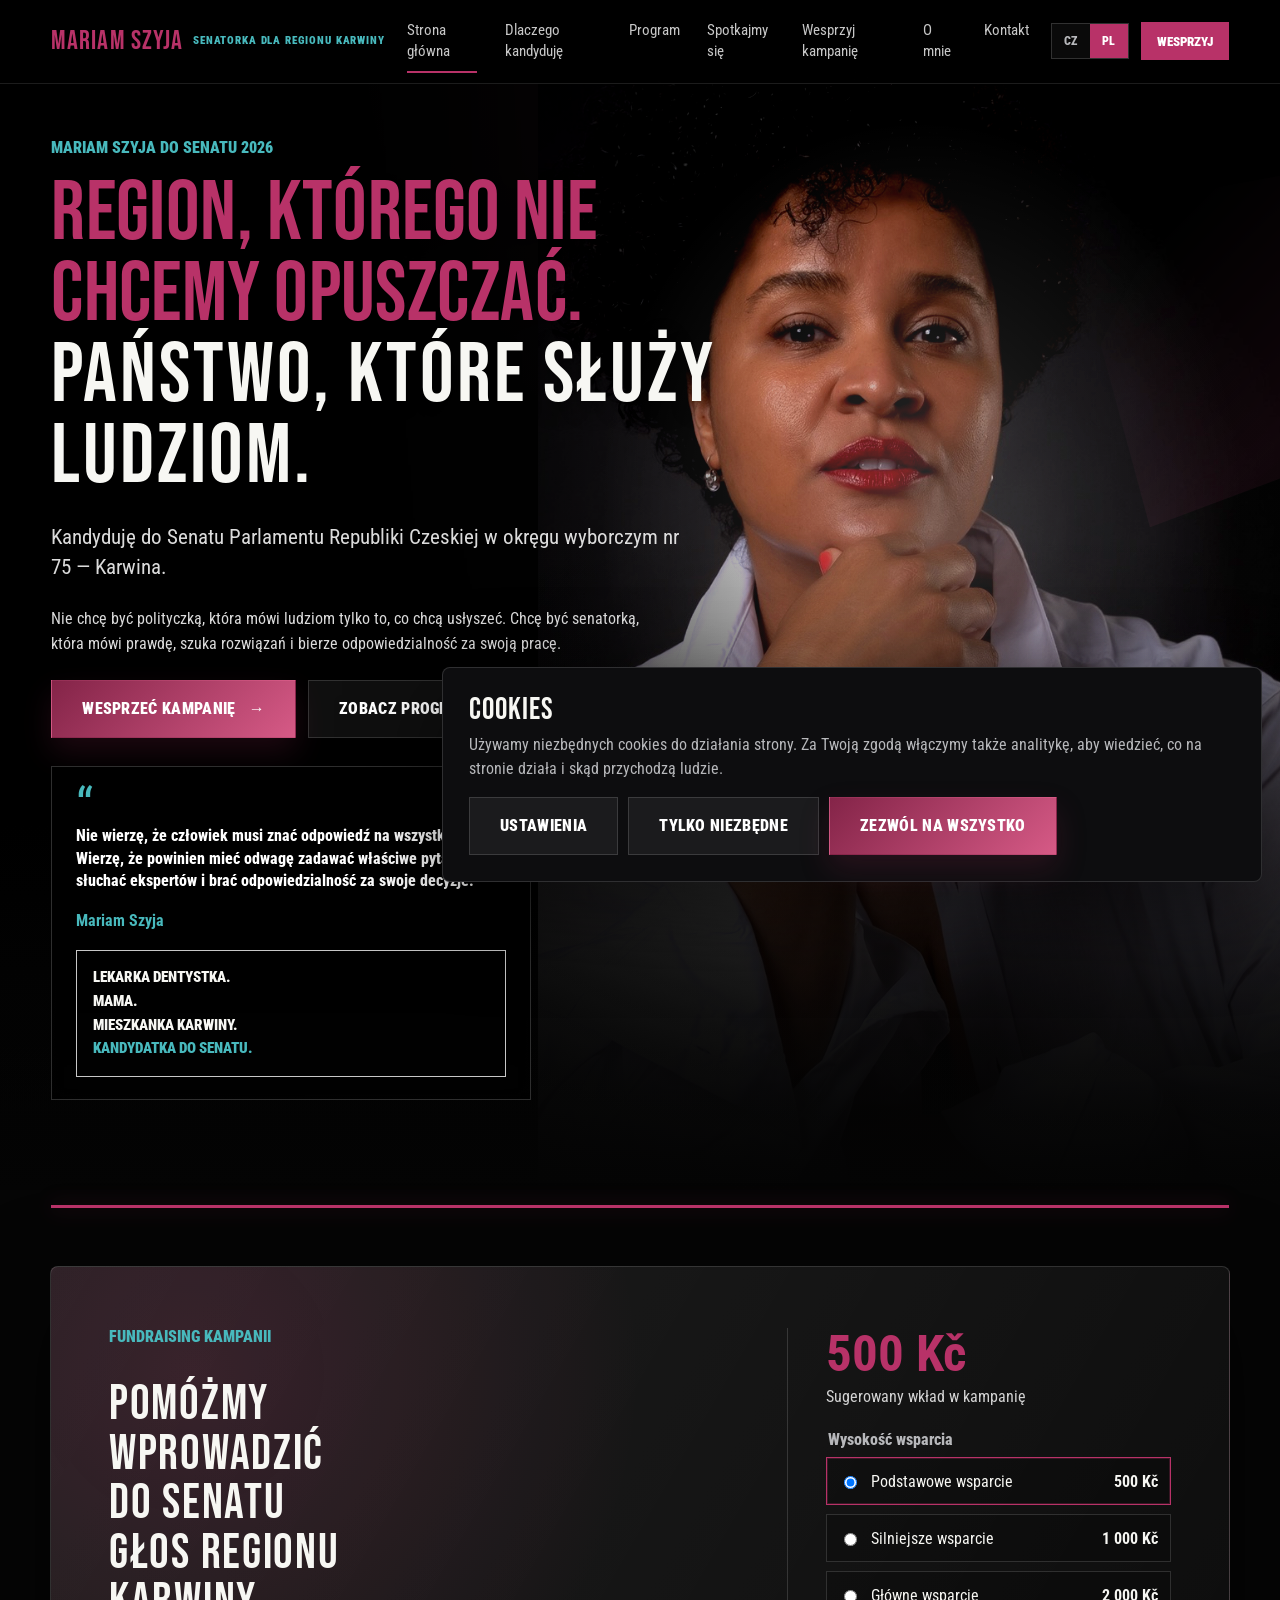
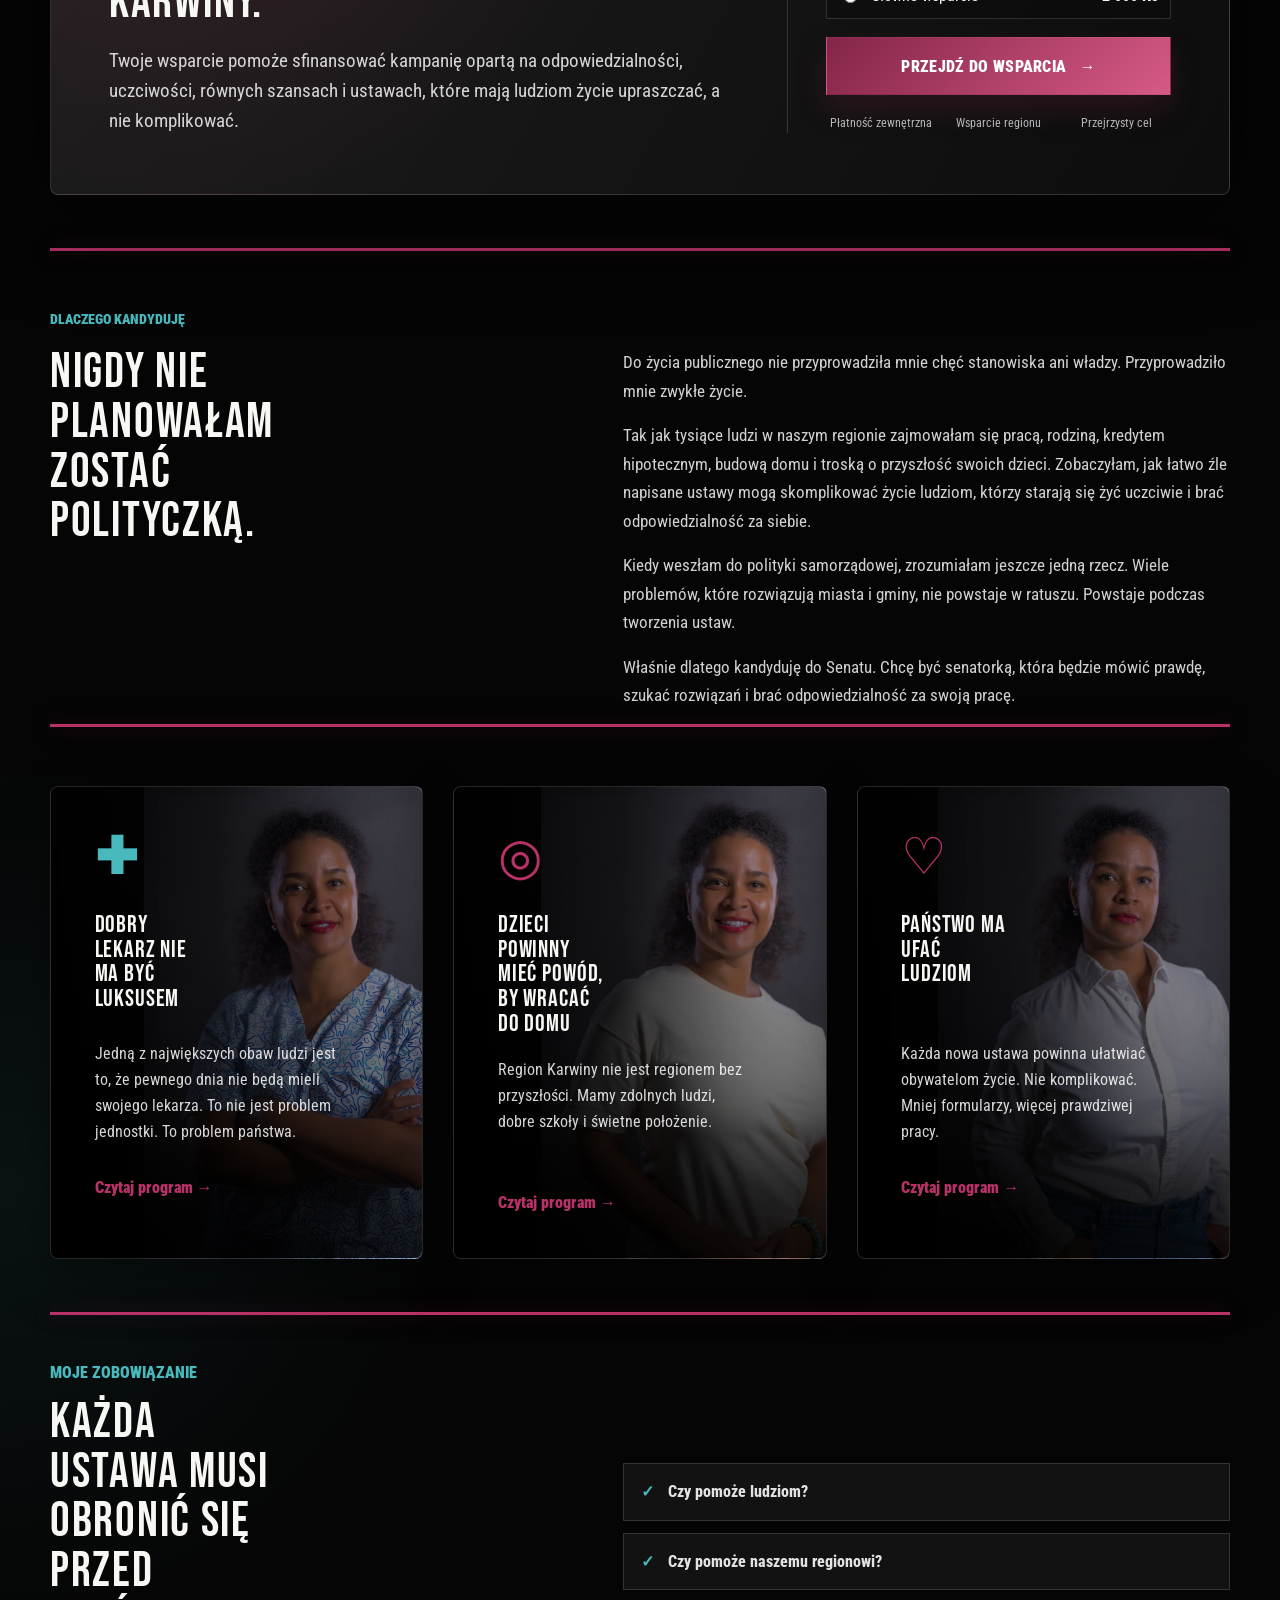
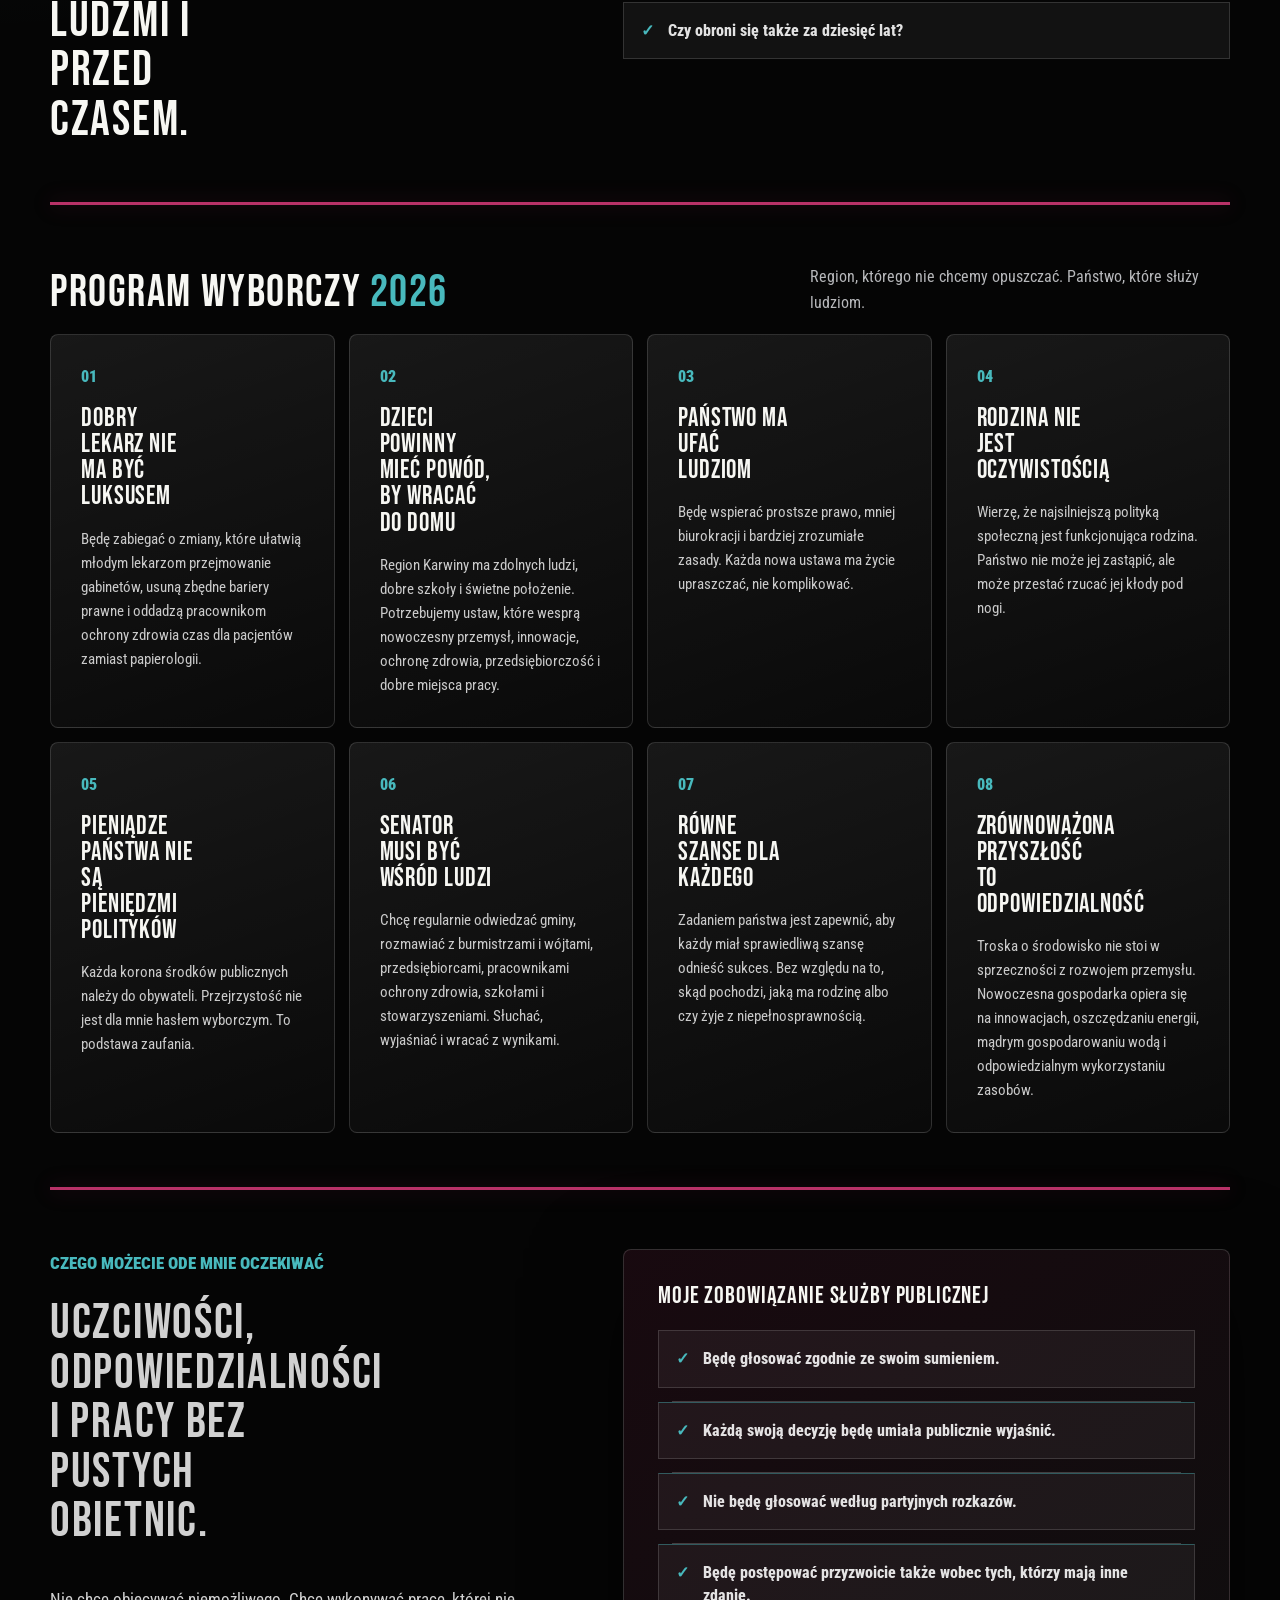
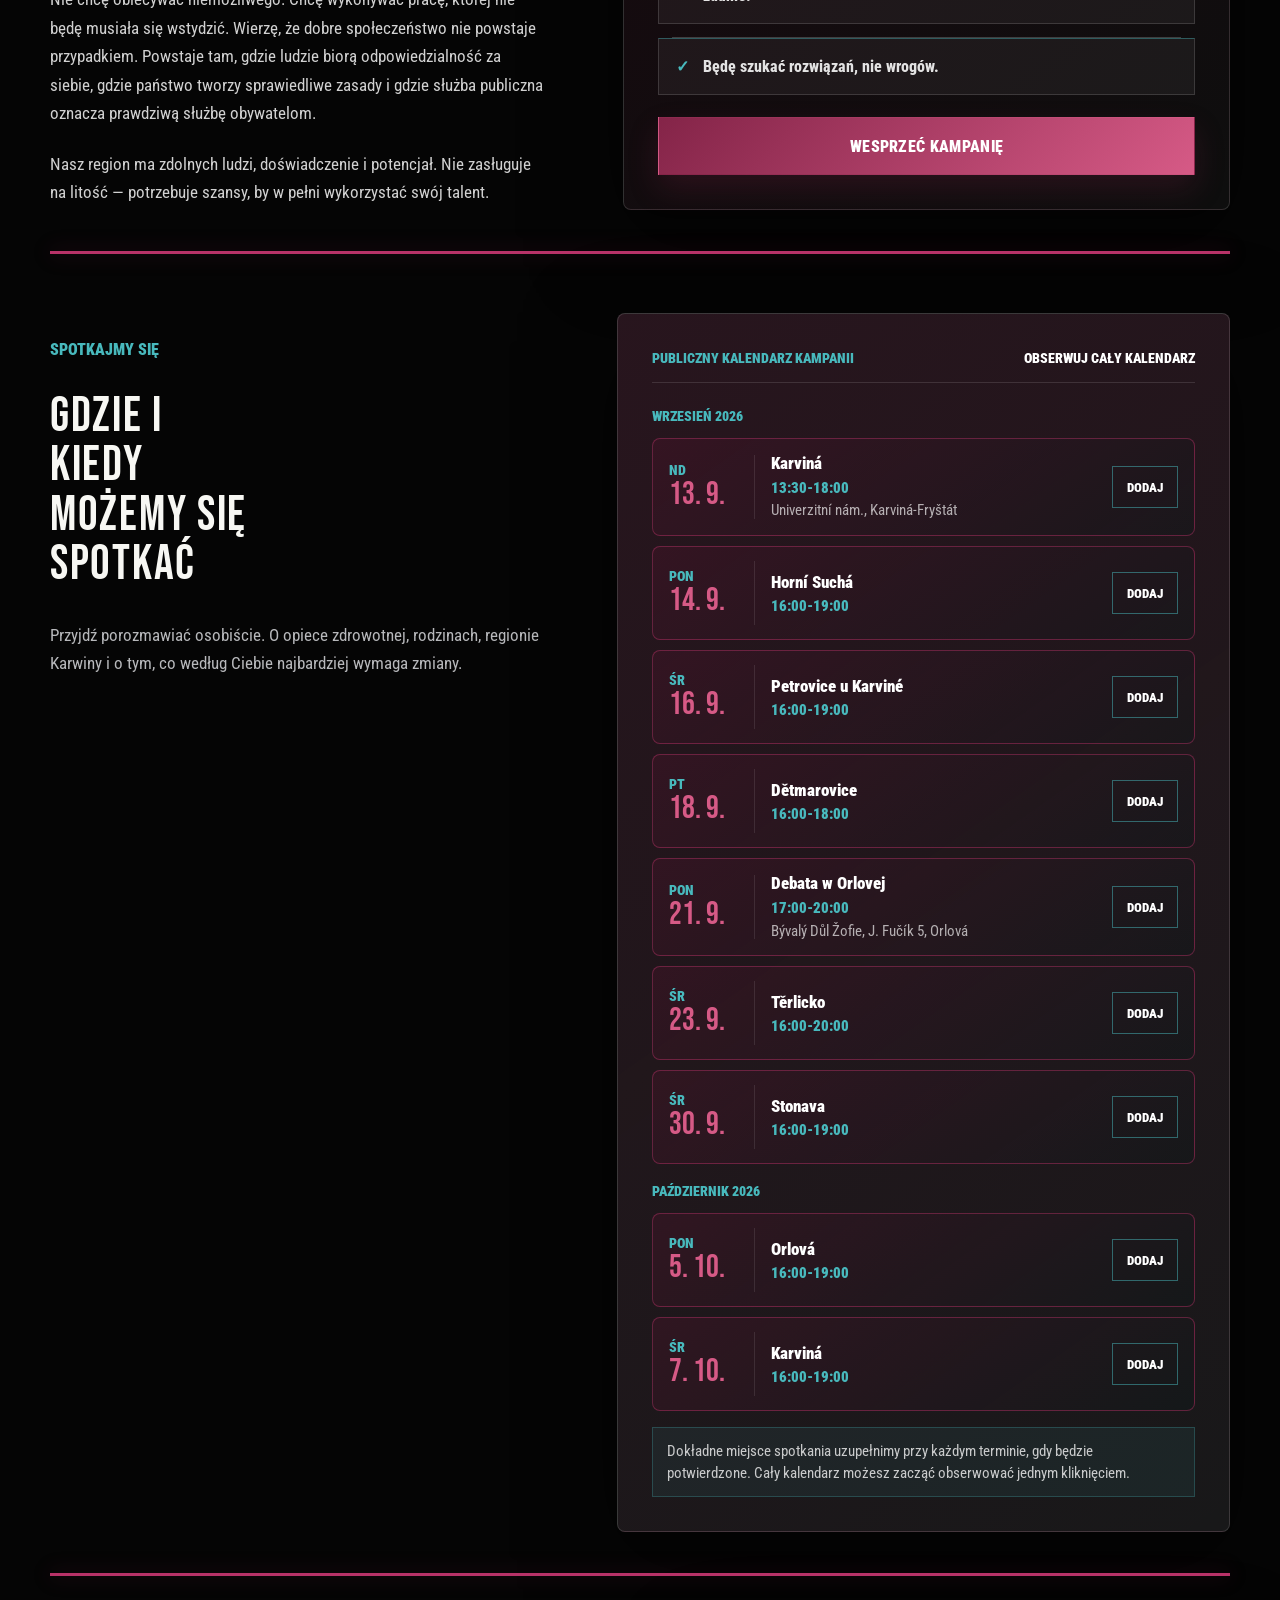
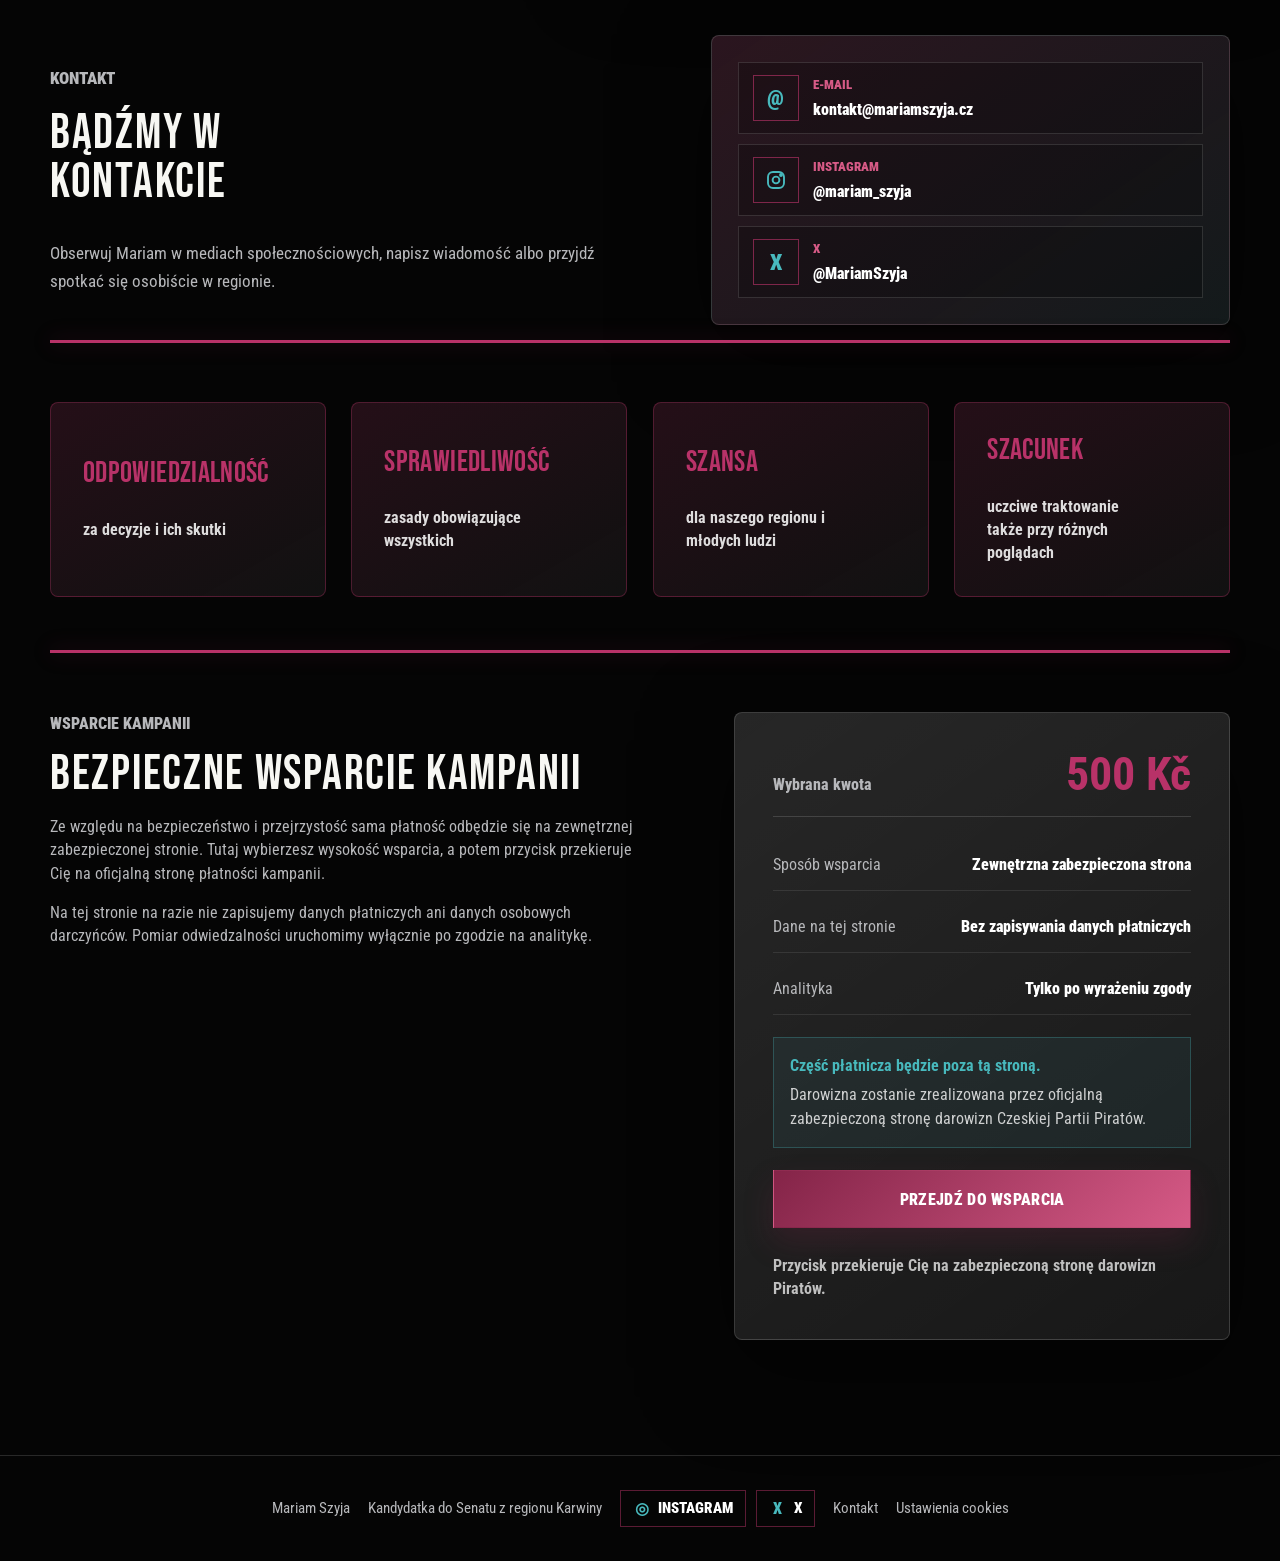
==== commit 818f526d: "Update Polish meeting locations" ====
--- a/pl/index.html
+++ b/pl/index.html
@@ -349,14 +349,13 @@
           <div class="meet-events" aria-label="Przegląd terminów spotkań">
             <div class="meet-month">Wrzesień 2026</div>
             <article class="meet-event">
-              <div class="meet-date"><span>Śr</span><strong>9. 9.</strong></div>
-              <div class="meet-detail"><strong>Doubrava</strong><small>16:00-19:00</small></div>
-              <a class="meet-add" href="https://calendar.google.com/calendar/render?action=TEMPLATE&amp;text=Spotkanie%20z%20Mariam%20Szyja%20-%20Doubrava&amp;dates=20260909T160000/20260909T190000&amp;ctz=Europe/Prague&amp;details=Przyjd%C5%BA%20porozmawia%C4%87%20z%20Mariam%20Szyja." target="_blank" rel="noopener noreferrer">Dodaj</a>
-            </article>
-            <article class="meet-event">
               <div class="meet-date"><span>Nd</span><strong>13. 9.</strong></div>
-              <div class="meet-detail"><strong>Karviná</strong><small>godzina do uzupełnienia</small></div>
-              <a class="meet-add" href="https://calendar.google.com/calendar/u/0/r?cid=b9faabfb291e29b54ca7de5a6951c136dfad33c0c7bee5c51d5f321ce93d0ef6%40group.calendar.google.com" target="_blank" rel="noopener noreferrer">Obserwuj</a>
+              <div class="meet-detail">
+                <strong>Karviná</strong>
+                <small>13:30-18:00</small>
+                <em>Univerzitní nám., Karviná-Fryštát</em>
+              </div>
+              <a class="meet-add" href="https://calendar.google.com/calendar/render?action=TEMPLATE&amp;text=Spotkanie%20z%20Mariam%20Szyja%20-%20Karvin%C3%A1&amp;dates=20260913T133000/20260913T180000&amp;ctz=Europe/Prague&amp;location=Univerzitn%C3%AD%20n%C3%A1m.%2C%20733%2001%20Karvin%C3%A1-Fry%C5%A1t%C3%A1t&amp;details=Przyjd%C5%BA%20porozmawia%C4%87%20z%20Mariam%20Szyja." target="_blank" rel="noopener noreferrer">Dodaj</a>
             </article>
             <article class="meet-event">
               <div class="meet-date"><span>Pon</span><strong>14. 9.</strong></div>
